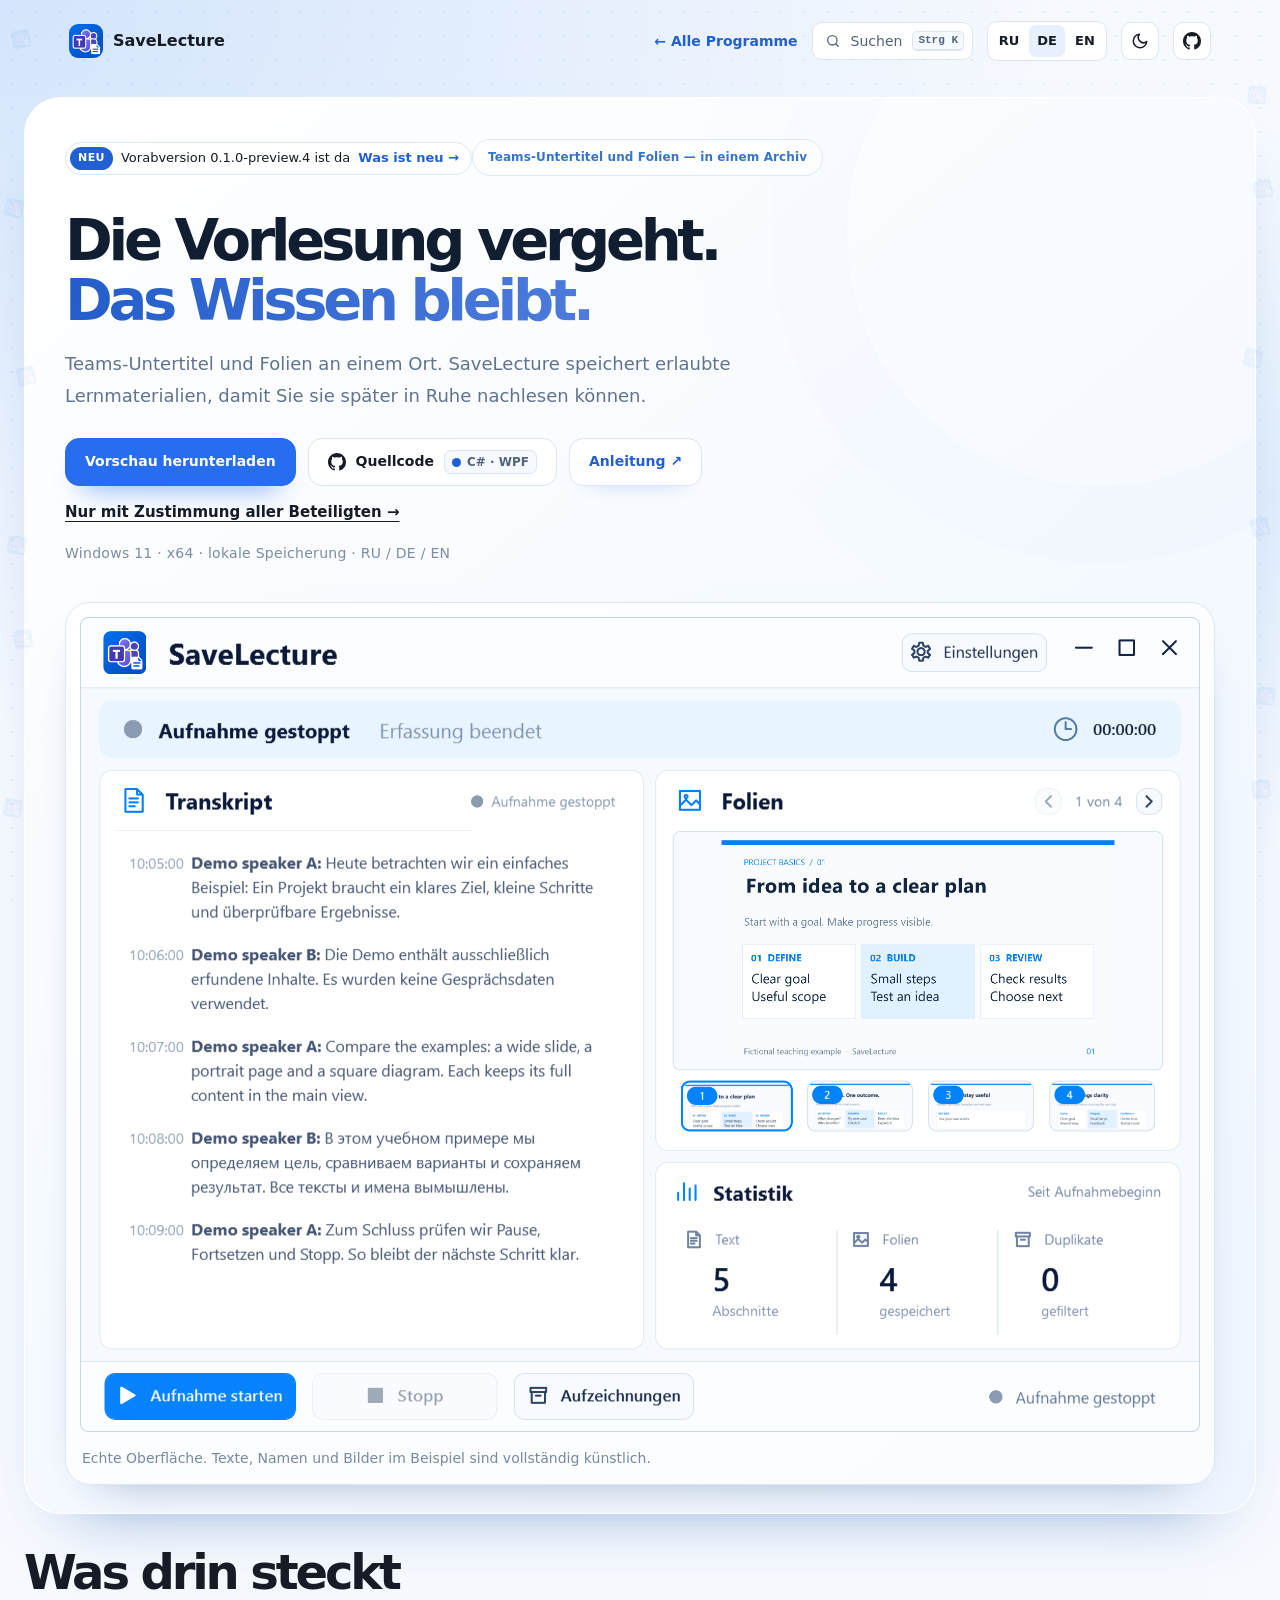
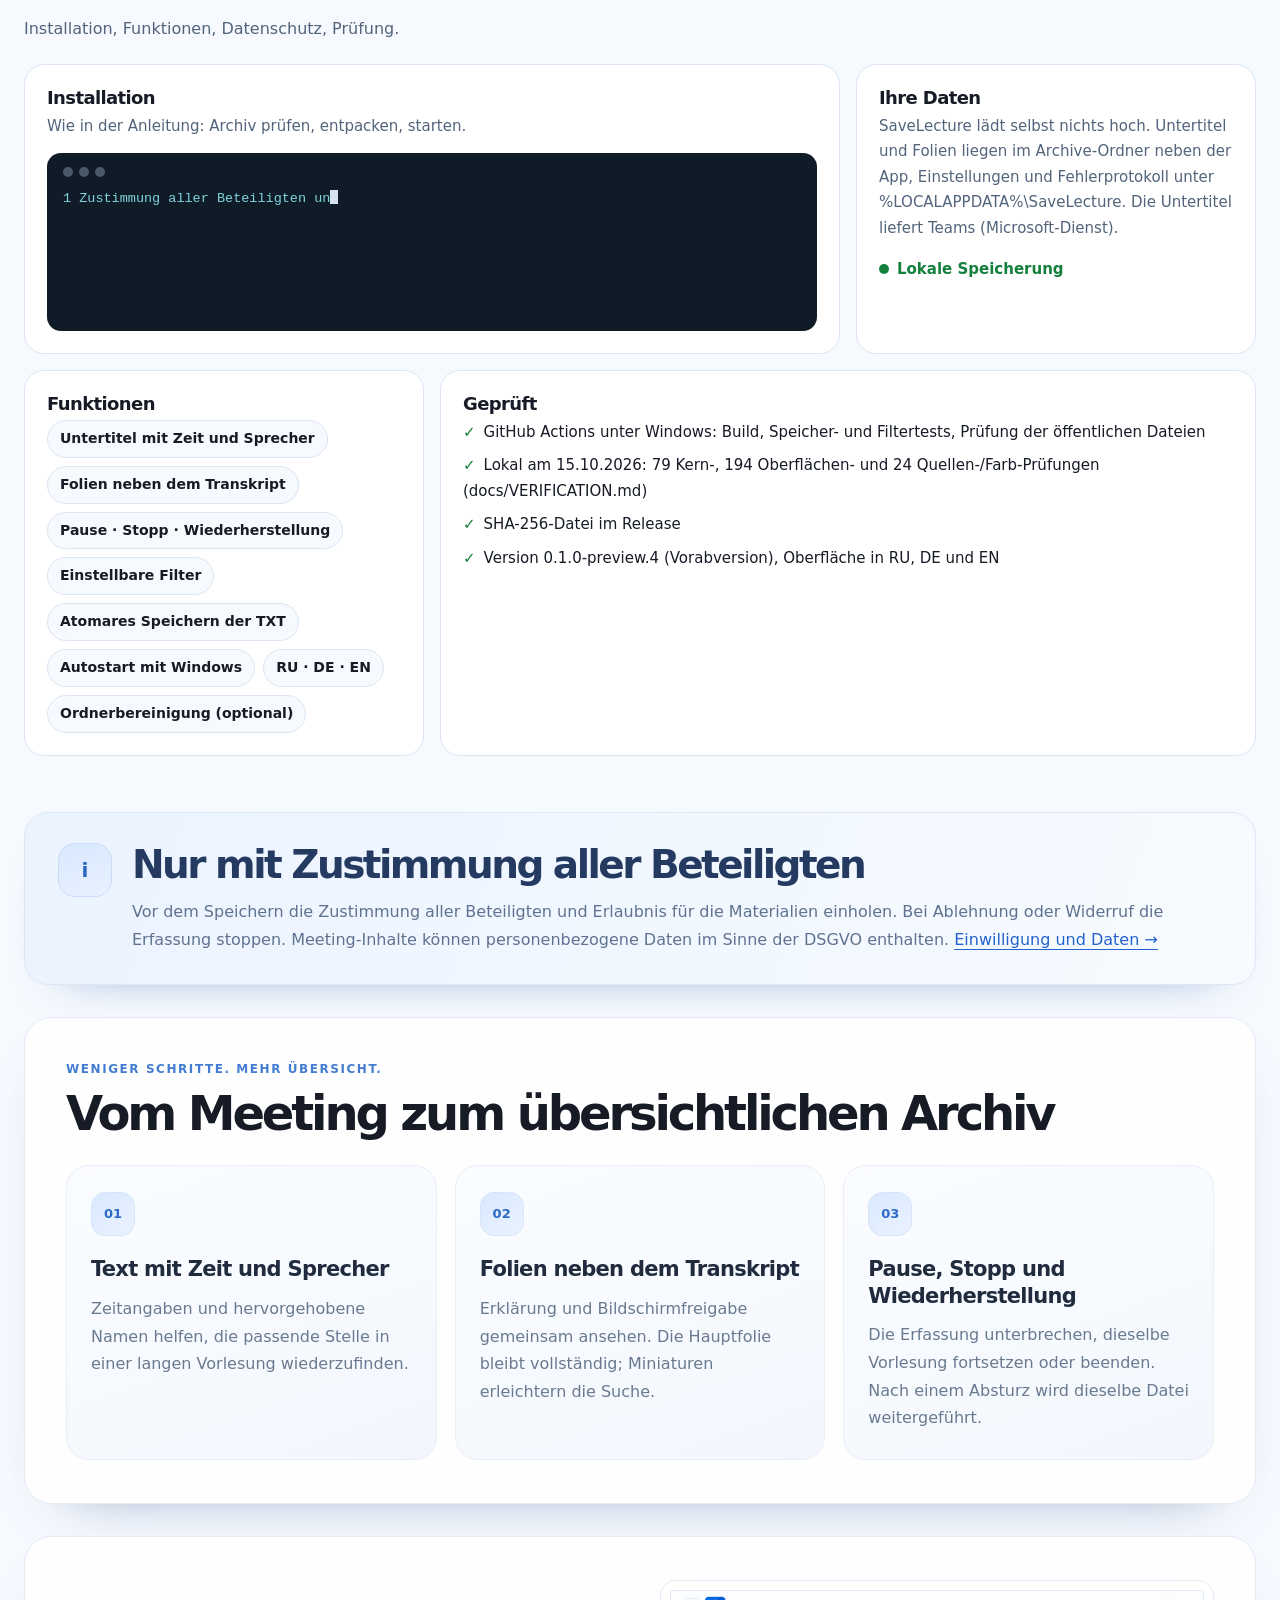
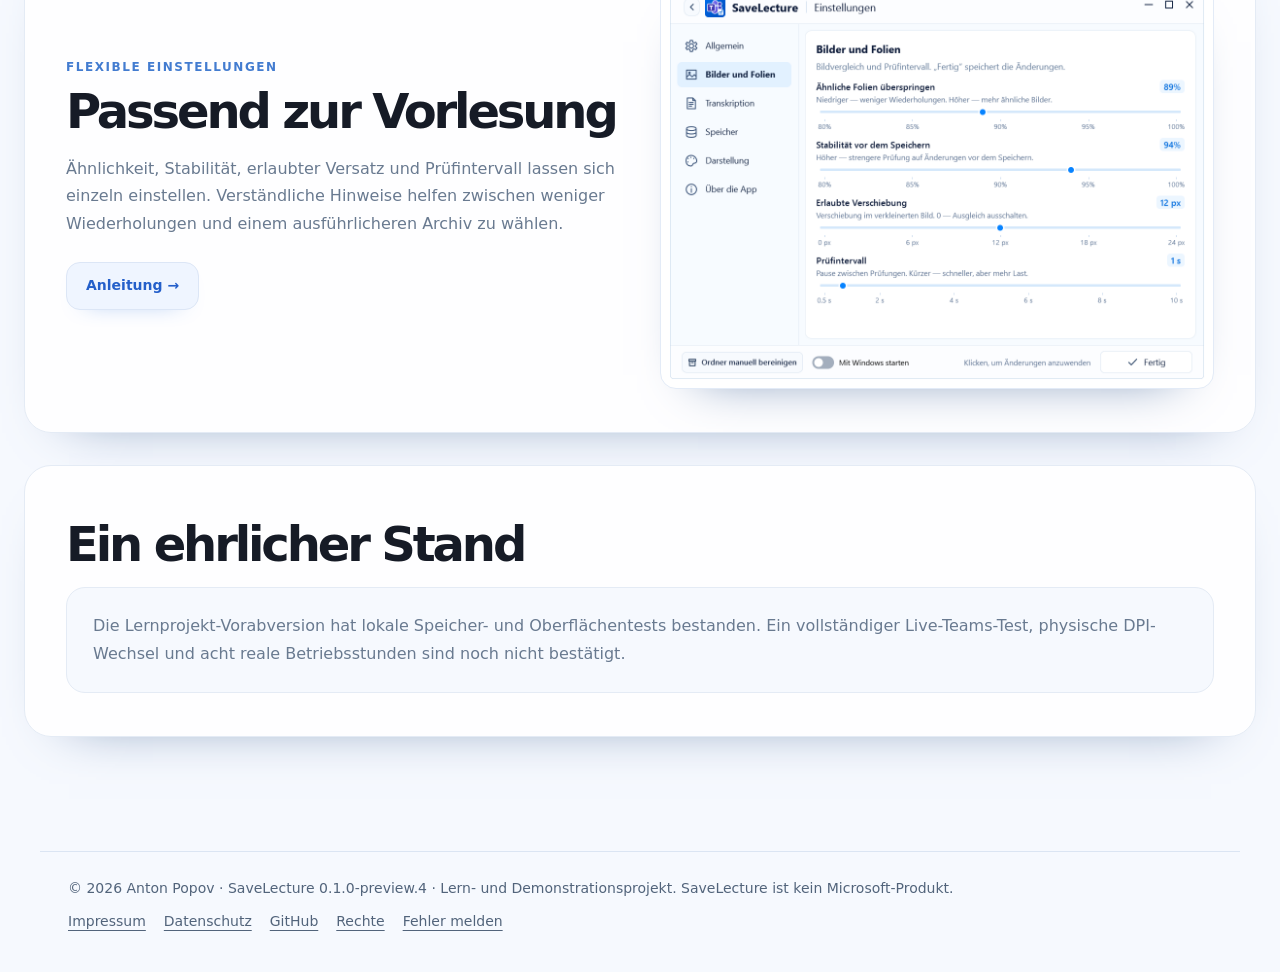
==== website/index.html @ 5f436f2b "kit: quiet side decor of program icons on wide screens One fixed, aria-hidden layer in the page marg" ====
<!doctype html>
<html lang="de"><head><meta charset="utf-8"><meta name="viewport" content="width=device-width,initial-scale=1"><meta name="color-scheme" content="light dark"><meta name="description" content="Teams-Untertitel und Folien an einem Ort. SaveLecture speichert erlaubte Lernmaterialien, damit Sie sie später in Ruhe nachlesen können."><title>SaveLecture — Lernprojekt · Vorabversion</title>
<link rel="icon" href="assets/icon.png">
<script src="assets/kit/kit-theme.js"></script>
<link rel="stylesheet" href="assets/kit/kit.css?v=2026.11.06-2">
<link rel="stylesheet" href="site.css?v=24bf59f0574a">
<script src="assets/kit/programs.js?v=2026.11.06-2" defer></script>
<script src="assets/kit/kit.js?v=2026.11.06-2" defer></script>
</head>
<body class="ppk-page">
<a class="ppk-skip" href="#main">Zum Inhalt</a>
<div class="ppk-nav-wrap" id="ppk-nav-wrap">
<nav class="ppk-nav" aria-label="Hauptnavigation"><a class="ppk-brand" href="index.html"><img src="assets/icon.png" alt="" width="34" height="34"><span>SaveLecture</span></a><span class="ppk-spacer"></span><a class="ppk-back" href="https://popovantondev.github.io/popovantondev/index.html">← Alle Programme</a><button class="ppk-search-btn" type="button" data-ppk-open-search aria-label="Programme durchsuchen"><span>Suchen</span><kbd>Strg K</kbd></button><div class="ppk-langs"><a href="index-ru.html" lang="ru" hreflang="ru">RU</a><a href="index.html" lang="de" hreflang="de" aria-current="page">DE</a><a href="index-en.html" lang="en" hreflang="en">EN</a></div><button class="ppk-icon-btn ppk-theme-btn" type="button" data-ppk-theme aria-label="Farbschema wechseln"></button><a class="ppk-icon-btn ppk-gh-btn" href="https://github.com/popovantondev/SaveLecture" aria-label="GitHub"></a></nav>
</div>
<main class="shell" id="main"><section class="hero"><a class="ppk-pill" href="https://github.com/popovantondev/SaveLecture/releases/tag/v0.1.0-preview.4"><span class="ppk-new">NEU</span><span>Vorabversion 0.1.0-preview.4 ist da</span> <span class="ppk-more">Was ist neu →</span></a><div class="eyebrow">Teams-Untertitel und Folien — in einem Archiv</div><h1>Die Vorlesung vergeht. <span>Das Wissen bleibt.</span></h1><p class="lead">Teams-Untertitel und Folien an einem Ort. SaveLecture speichert erlaubte Lernmaterialien, damit Sie sie später in Ruhe nachlesen können.</p><div class="actions"><a class="button primary" href="https://github.com/popovantondev/SaveLecture/releases/tag/v0.1.0-preview.4">Vorschau herunterladen</a><a class="ppk-btn ppk-btn-gh" href="https://github.com/popovantondev/SaveLecture">Quellcode <span class="ppk-chip"><i class="ppk-dot"></i>C# · WPF</span></a><a class="button" href="Guide-de.html">Anleitung ↗</a></div><p class="download-consent"><a href="Guide-de.html#privacy">Nur mit Zustimmung aller Beteiligten →</a></p><p class="note">Windows 11 · x64 · lokale Speicherung · RU / DE / EN</p><div class="screen-wrap"><a href="assets/demo-de.png?v=51774cee03af"><img src="assets/demo-de.png?v=51774cee03af" width="1104" height="804" alt="SaveLecture — Echte Oberfläche. Texte, Namen und Bilder im Beispiel sind vollständig künstlich."></a><p class="caption">Echte Oberfläche. Texte, Namen und Bilder im Beispiel sind vollständig künstlich.</p></div></section><section class="ppk-bento-section ppk-section ppk-reveal" id="features" aria-labelledby="bento-title"><h2 id="bento-title">Was drin steckt</h2><p class="ppk-sub">Installation, Funktionen, Datenschutz, Prüfung.</p>
<div class="ppk-bento">
<div class="ppk-tile ppk-wide"><h3>Installation</h3><p>Wie in der Anleitung: Archiv prüfen, entpacken, starten.</p><div class="ppk-term" role="group" aria-label="Terminal"><div class="ppk-term-bar"><i></i><i></i><i></i></div><div class="ppk-term-out"><div class="ppk-ps">1  Zustimmung aller Beteiligten und Erlaubnis für die Materialien einholen</div><div class="ppk-ps">2  Release-Archiv in einen beschreibbaren Ordner entpacken, SHA-256 prüfen</div><div class="ppk-ps">3  SaveLecture starten, Hinweis lesen und bestätigen</div><div class="ppk-ok">✓ Die Erfassung läuft im Infobereich (Tray)</div><div class="ppk-dim">   In Teams Liveuntertitel einschalten, Freigabe sichtbar lassen</div></div></div></div>
<div class="ppk-tile"><h3>Ihre Daten</h3><p>SaveLecture lädt selbst nichts hoch. Untertitel und Folien liegen im Archive-Ordner neben der App, Einstellungen und Fehlerprotokoll unter %LOCALAPPDATA%\SaveLecture. Die Untertitel liefert Teams (Microsoft-Dienst).</p><span class="ppk-live">Lokale Speicherung</span></div>
<div class="ppk-tile"><h3>Funktionen</h3><div class="ppk-chips"><span>Untertitel mit Zeit und Sprecher</span><span>Folien neben dem Transkript</span><span>Pause · Stopp · Wiederherstellung</span><span>Einstellbare Filter</span><span>Atomares Speichern der TXT</span><span>Autostart mit Windows</span><span>RU · DE · EN</span><span>Ordnerbereinigung (optional)</span></div></div>
<div class="ppk-tile ppk-wide"><h3>Geprüft</h3><ul class="ppk-checks"><li>GitHub Actions unter Windows: Build, Speicher- und Filtertests, Prüfung der öffentlichen Dateien</li><li>Lokal am 15.10.2026: 79 Kern-, 194 Oberflächen- und 24 Quellen-/Farb-Prüfungen (docs/VERIFICATION.md)</li><li>SHA-256-Datei im Release</li><li>Version 0.1.0-preview.4 (Vorabversion), Oberfläche in RU, DE und EN</li></ul></div>
</div></section><aside class="consent"><div class="shield" aria-hidden="true">i</div><div><h2>Nur mit Zustimmung aller Beteiligten</h2><p>Vor dem Speichern die Zustimmung aller Beteiligten und Erlaubnis für die Materialien einholen. Bei Ablehnung oder Widerruf die Erfassung stoppen. Meeting-Inhalte können personenbezogene Daten im Sinne der DSGVO enthalten. <a href="Guide-de.html#privacy">Einwilligung und Daten →</a></p></div></aside><section class="section"><div class="kicker">Weniger Schritte. Mehr Übersicht.</div><h2>Vom Meeting zum übersichtlichen Archiv</h2><div class="grid"><article class="card"><span class="number">01</span><h3>Text mit Zeit und Sprecher</h3><p>Zeitangaben und hervorgehobene Namen helfen, die passende Stelle in einer langen Vorlesung wiederzufinden.</p></article><article class="card"><span class="number">02</span><h3>Folien neben dem Transkript</h3><p>Erklärung und Bildschirmfreigabe gemeinsam ansehen. Die Hauptfolie bleibt vollständig; Miniaturen erleichtern die Suche.</p></article><article class="card"><span class="number">03</span><h3>Pause, Stopp und Wiederherstellung</h3><p>Die Erfassung unterbrechen, dieselbe Vorlesung fortsetzen oder beenden. Nach einem Absturz wird dieselbe Datei weitergeführt.</p></article></div></section><section class="section split"><div><div class="kicker">Flexible Einstellungen</div><h2>Passend zur Vorlesung</h2><p>Ähnlichkeit, Stabilität, erlaubter Versatz und Prüfintervall lassen sich einzeln einstellen. Verständliche Hinweise helfen zwischen weniger Wiederholungen und einem ausführlicheren Archiv zu wählen.</p><a class="button" href="Guide-de.html#settings">Anleitung →</a></div><a class="settings-shot" href="assets/filters-de.png?v=f32c08ee2b8b"><img src="assets/filters-de.png?v=f32c08ee2b8b" width="1104" height="804" alt="Bilder einstellen" loading="lazy"></a></section><section class="section"><h2 id="limits">Ein ehrlicher Stand</h2><div class="details"><p>Die Lernprojekt-Vorabversion hat lokale Speicher- und Oberflächentests bestanden. Ein vollständiger Live-Teams-Test, physische DPI-Wechsel und acht reale Betriebsstunden sind noch nicht bestätigt.</p></div></section></main>
<footer class="ppk-footer">
<span>© 2026 Anton Popov · SaveLecture 0.1.0-preview.4 · Lern- und Demonstrationsprojekt. SaveLecture ist kein Microsoft-Produkt.</span>
<nav aria-label="Rechtliches"><a href="https://popovantondev.github.io/popovantondev/impressum.html">Impressum</a><a href="https://popovantondev.github.io/popovantondev/datenschutz.html">Datenschutz</a><a href="https://github.com/popovantondev/SaveLecture">GitHub</a><a href="Guide-de.html#rights">Rechte</a><a href="https://github.com/popovantondev/SaveLecture/issues/new">Fehler melden</a></nav>
</footer>
</body></html>
---- website/assets/kit/kit.css ----
/* popovantondev shared kit: tokens, header, search palette, components, footer.
   Everything is prefixed ppk-. Pages set their accent in their own CSS (see demo.html).
   Kit tokens have zero specificity (:where), so any page rule overrides them regardless of load order. */

/* ---------- tokens ---------- */
:where(:root){color-scheme:light;
  --ppk-bg:#f3f6fb;--ppk-panel:#ffffff;--ppk-ink:#172a42;--ppk-muted:#52647b;--ppk-line:#d9e3ee;
  --ppk-accent:#0f6f7c;--ppk-accent-ink:#ffffff;--ppk-tint:#e2f2f3;--ppk-hero:#0c3a45;--ppk-hero-end:#1b6b78;
  --ppk-glass:rgba(255,255,255,.76);--ppk-term:#0f1b26;--ppk-term-ink:#d6e4ef;--ppk-term-ps:#7fd4dc;--ppk-term-ok:#6ee787;--ppk-term-dim:#8fa3b6;
  --ppk-ok:#15803d;--ppk-ok-bg:#dcfce7;--ppk-ok-fg:#166534;--ppk-warn-bg:#fef3c7;--ppk-warn-fg:#92400e;
  --ppk-focus:#1a5fd0;--ppk-shadow:0 22px 50px -30px rgba(22,43,72,.35);
  --ppk-radius-s:8px;--ppk-radius-m:12px;--ppk-radius-l:20px;--ppk-radius-pill:999px;
  --ppk-font:system-ui,-apple-system,"Segoe UI",sans-serif;--ppk-mono:ui-monospace,"Cascadia Code",Consolas,monospace;--ppk-shell:1200px}
:where([data-theme="dark"]){color-scheme:dark;
  --ppk-bg:#0c131b;--ppk-panel:#131d28;--ppk-ink:#e5edf5;--ppk-muted:#9badbf;--ppk-line:#233142;
  --ppk-accent:#3cc1cc;--ppk-accent-ink:#03262b;--ppk-tint:#11343a;--ppk-hero:#082a32;--ppk-hero-end:#145a65;
  --ppk-glass:rgba(19,29,40,.76);--ppk-term:#070d13;--ppk-term-ink:#d6e4ef;--ppk-term-ps:#7fd4dc;--ppk-term-ok:#6ee787;--ppk-term-dim:#8fa3b6;
  --ppk-ok:#4ade80;--ppk-ok-bg:#14532d;--ppk-ok-fg:#bbf7d0;--ppk-warn-bg:#78350f;--ppk-warn-fg:#fde68a;
  --ppk-focus:#7ab8ff;--ppk-shadow:0 22px 50px -30px rgba(0,0,0,.7)}
@media (prefers-color-scheme:dark){:where(:root:not([data-theme])){color-scheme:dark;
  --ppk-bg:#0c131b;--ppk-panel:#131d28;--ppk-ink:#e5edf5;--ppk-muted:#9badbf;--ppk-line:#233142;
  --ppk-accent:#3cc1cc;--ppk-accent-ink:#03262b;--ppk-tint:#11343a;--ppk-hero:#082a32;--ppk-hero-end:#145a65;
  --ppk-glass:rgba(19,29,40,.76);--ppk-term:#070d13;--ppk-term-ink:#d6e4ef;--ppk-term-ps:#7fd4dc;--ppk-term-ok:#6ee787;--ppk-term-dim:#8fa3b6;
  --ppk-ok:#4ade80;--ppk-ok-bg:#14532d;--ppk-ok-fg:#bbf7d0;--ppk-warn-bg:#78350f;--ppk-warn-fg:#fde68a;
  --ppk-focus:#7ab8ff;--ppk-shadow:0 22px 50px -30px rgba(0,0,0,.7)}}

/* ---------- base (only inside pages that opt in with class ppk-page on body) ---------- */
.ppk-page{margin:0;background:radial-gradient(ellipse at 80% 0,var(--ppk-tint),transparent 55%),var(--ppk-bg);background-attachment:fixed;color:var(--ppk-ink);font:16px/1.6 var(--ppk-font);transition:background-color .3s,color .3s}
.ppk-page *,.ppk-page *::before,.ppk-page *::after{box-sizing:border-box}
:where(.ppk-page a){color:var(--ppk-accent);text-underline-offset:4px}
:where(.ppk-page img){max-width:100%;height:auto}
:where(.ppk-page button){font:inherit;color:inherit}
.ppk-page :focus-visible,.ppk-overlay :focus-visible,.ppk-nav-wrap :focus-visible,.ppk-footer :focus-visible{outline:3px solid var(--ppk-focus);outline-offset:3px}
:where(.ppk-page h1),.ppk-title{font-size:clamp(34px,4.6vw,58px);line-height:1.05;letter-spacing:-.035em;margin:14px 0 18px}
:where(.ppk-page h2),.ppk-h2{font-size:clamp(22px,2.4vw,28px);line-height:1.25;letter-spacing:-.01em;margin:0 0 6px}
.ppk-page [hidden],.ppk-overlay[hidden]{display:none!important}
.ppk-shell{max-width:var(--ppk-shell);margin:0 auto;padding:0 28px}
.ppk-section{margin:56px 0;position:relative}
.ppk-sub{color:var(--ppk-muted);margin:0 0 22px}
.ppk-sr-only{position:absolute!important;width:1px;height:1px;margin:-1px;padding:0;overflow:hidden;clip:rect(0 0 0 0);white-space:nowrap;border:0}
.ppk-skip{position:absolute;left:12px;top:-60px;z-index:200;background:var(--ppk-panel);color:var(--ppk-ink);border:2px solid var(--ppk-focus);border-radius:var(--ppk-radius-m);padding:8px 14px;font-weight:700;text-decoration:none}
.ppk-skip:focus{top:12px}
html.ppk-lock{overflow:hidden}

/* ---------- icons (CSS masks, work without JS and without inline SVG) ---------- */
.ppk-search-btn::before,.ppk-gh-btn::before,.ppk-theme-btn::before,.ppk-btn-gh::before{content:"";flex:none;background:currentColor;-webkit-mask:var(--ppk-ico) center/contain no-repeat;mask:var(--ppk-ico) center/contain no-repeat}
.ppk-search-btn::before{--ppk-ico:url("data:image/svg+xml,%3Csvg xmlns='http://www.w3.org/2000/svg' viewBox='0 0 24 24' fill='none' stroke='black' stroke-width='2' stroke-linecap='round'%3E%3Ccircle cx='11' cy='11' r='7'/%3E%3Cpath d='m20 20-3.5-3.5'/%3E%3C/svg%3E");width:16px;height:16px}
.ppk-gh-btn::before,.ppk-btn-gh::before{--ppk-ico:url("data:image/svg+xml,%3Csvg xmlns='http://www.w3.org/2000/svg' viewBox='0 0 16 16'%3E%3Cpath d='M8 0C3.58 0 0 3.58 0 8c0 3.54 2.29 6.53 5.47 7.59.4.07.55-.17.55-.38 0-.19-.01-.82-.01-1.49-2.01.37-2.53-.49-2.69-.94-.09-.23-.48-.94-.82-1.13-.28-.15-.68-.52-.01-.53.63-.01 1.08.58 1.23.82.72 1.21 1.87.87 2.33.66.07-.52.28-.87.51-1.07-1.78-.2-3.64-.89-3.64-3.95 0-.87.31-1.59.82-2.15-.08-.2-.36-1.02.08-2.12 0 0 .67-.21 2.2.82.64-.18 1.32-.27 2-.27.68 0 1.36.09 2 .27 1.53-1.04 2.2-.82 2.2-.82.44 1.1.16 1.92.08 2.12.51.56.82 1.27.82 2.15 0 3.07-1.87 3.75-3.65 3.95.29.25.54.73.54 1.48 0 1.07-.01 1.93-.01 2.2 0 .21.15.46.55.38A8.013 8.013 0 0 0 16 8c0-4.42-3.58-8-8-8z'/%3E%3C/svg%3E");width:18px;height:18px}
.ppk-theme-btn::before{--ppk-ico:url("data:image/svg+xml,%3Csvg xmlns='http://www.w3.org/2000/svg' viewBox='0 0 24 24' fill='none' stroke='black' stroke-width='2' stroke-linecap='round' stroke-linejoin='round'%3E%3Cpath d='M21 12.8A9 9 0 1 1 11.2 3a7 7 0 0 0 9.8 9.8z'/%3E%3C/svg%3E");width:18px;height:18px}
:root[data-theme="dark"] .ppk-theme-btn::before{--ppk-ico:url("data:image/svg+xml,%3Csvg xmlns='http://www.w3.org/2000/svg' viewBox='0 0 24 24' fill='none' stroke='black' stroke-width='2' stroke-linecap='round'%3E%3Ccircle cx='12' cy='12' r='4.5'/%3E%3Cpath d='M12 2v2M12 20v2M4.9 4.9l1.4 1.4M17.7 17.7l1.4 1.4M2 12h2M20 12h2M4.9 19.1l1.4-1.4M17.7 6.3l1.4-1.4'/%3E%3C/svg%3E")}
@media (prefers-color-scheme:dark){:root:not([data-theme]) .ppk-theme-btn::before{--ppk-ico:url("data:image/svg+xml,%3Csvg xmlns='http://www.w3.org/2000/svg' viewBox='0 0 24 24' fill='none' stroke='black' stroke-width='2' stroke-linecap='round'%3E%3Ccircle cx='12' cy='12' r='4.5'/%3E%3Cpath d='M12 2v2M12 20v2M4.9 4.9l1.4 1.4M17.7 17.7l1.4 1.4M2 12h2M20 12h2M4.9 19.1l1.4-1.4M17.7 6.3l1.4-1.4'/%3E%3C/svg%3E")}}
.ppk-search-btn:has(svg)::before,.ppk-icon-btn:has(svg)::before,.ppk-btn-gh:has(svg)::before{display:none}

/* ---------- header: static markup, JS only improves it ---------- */
.ppk-nav-wrap{position:sticky;top:0;z-index:40;padding:10px 0 0}
.ppk-nav-wrap.ppk-floating{padding-inline:8px}
.ppk-nav{position:relative;isolation:isolate;max-width:var(--ppk-shell);margin:0 auto;display:flex;align-items:center;gap:14px;padding:10px 28px;border:1px solid transparent;border-radius:0;font:14px/1.3 var(--ppk-font);color:var(--ppk-ink);transition:border-color .25s,border-radius .25s}
/* Glass pill is a separate layer: the header jump to the pill changes layout once, the glass, blur and shadow only fade in (opacity), so scrolling past the threshold stays cheap. */
.ppk-nav::before{content:"";position:absolute;inset:-1px;z-index:-1;border-radius:inherit;background:var(--ppk-glass);-webkit-backdrop-filter:blur(14px) saturate(1.4);backdrop-filter:blur(14px) saturate(1.4);box-shadow:0 10px 30px -18px rgba(0,0,0,.35);opacity:0;pointer-events:none;transition:opacity .25s}
.ppk-nav *,.ppk-nav *::before,.ppk-nav *::after{box-sizing:border-box}
.ppk-floating .ppk-nav{max-width:980px;padding:8px 10px 8px 16px;border-color:var(--ppk-line);border-radius:var(--ppk-radius-pill)}
.ppk-floating .ppk-nav::before{opacity:1}
.ppk-brand{display:flex;align-items:center;gap:10px;min-width:0;font-size:16px;font-weight:750;color:var(--ppk-ink);text-decoration:none;white-space:nowrap}
.ppk-brand img{width:34px;height:34px;flex:none;border-radius:9px}
.ppk-brand span{overflow:hidden;text-overflow:ellipsis;padding:3px 4px 3px 0;margin:-3px -4px -3px 0}
.ppk-spacer{flex:1}
.ppk-back{display:inline-flex;align-items:center;min-height:38px;font-size:14px;font-weight:650;color:var(--ppk-accent);text-decoration:none;white-space:nowrap}
.ppk-back:hover{text-decoration:underline;text-underline-offset:4px}
.ppk-search-btn{display:none;align-items:center;gap:10px;min-height:38px;padding:6px 8px 6px 12px;border:1px solid var(--ppk-line);border-radius:10px;background:var(--ppk-panel);color:var(--ppk-muted);font:inherit;font-size:14px;cursor:pointer;transition:border-color .2s}
.ppk-search-btn:hover{border-color:var(--ppk-accent)}
html.ppk-js .ppk-search-btn{display:flex}
.ppk-search-btn kbd,.ppk-kbd{font:600 11px/1 var(--ppk-mono);border:1px solid var(--ppk-line);border-bottom-width:2px;border-radius:5px;padding:3px 5px;color:var(--ppk-muted);background:var(--ppk-bg)}
.ppk-langs{display:flex;gap:2px;padding:3px;border:1px solid var(--ppk-line);border-radius:10px;background:var(--ppk-panel)}
.ppk-langs a{display:grid;place-items:center;min-width:36px;min-height:32px;border-radius:7px;color:var(--ppk-ink);font-size:13px;font-weight:700;text-decoration:none}
.ppk-langs a:hover{background:var(--ppk-bg)}
.ppk-langs a[aria-current]{background:var(--ppk-tint);color:var(--ppk-ink)}
.ppk-icon-btn{display:grid;place-items:center;width:38px;height:38px;padding:0;border:1px solid var(--ppk-line);border-radius:10px;background:var(--ppk-panel);color:var(--ppk-ink);text-decoration:none;cursor:pointer;transition:border-color .2s}
.ppk-icon-btn:hover{border-color:var(--ppk-accent)}
.ppk-icon-btn svg{width:18px;height:18px}
html:not(.ppk-js) .ppk-theme-btn{display:none}

/* ---------- hero parts ---------- */
.ppk-hero{display:grid;grid-template-columns:minmax(0,1fr) minmax(0,1.05fr);gap:40px;align-items:center;margin:34px 0 10px}
.ppk-hero>*{min-width:0}
.ppk-pill{display:inline-flex;align-items:center;gap:8px;max-width:100%;padding:4px 12px 4px 4px;border:1px solid var(--ppk-line);border-radius:var(--ppk-radius-pill);background:var(--ppk-panel);color:var(--ppk-ink);font-size:13px;text-decoration:none;transition:border-color .2s,transform .2s}
.ppk-pill:hover{border-color:var(--ppk-accent);transform:translateY(-1px)}
.ppk-pill .ppk-new{flex:none;background:var(--ppk-accent);color:var(--ppk-accent-ink);border-radius:var(--ppk-radius-pill);padding:2px 8px;font-weight:800;font-size:11px;letter-spacing:.04em}
.ppk-pill .ppk-more{color:var(--ppk-accent);font-weight:650;white-space:nowrap}
.ppk-lead{margin:0 0 18px;color:var(--ppk-muted);font-size:19px}
.ppk-status{display:inline-block;padding:4px 10px;border-radius:var(--ppk-radius-s);background:var(--ppk-tint);color:var(--ppk-accent);font-size:14px;font-weight:700}
.ppk-actions{display:flex;flex-wrap:wrap;align-items:center;gap:10px;margin:22px 0 14px}
.ppk-btn{display:inline-flex;align-items:center;gap:10px;min-height:46px;padding:10px 16px;border:1px solid var(--ppk-line);border-radius:11px;background:var(--ppk-panel);color:var(--ppk-accent);font-size:15px;font-weight:700;text-decoration:none;cursor:pointer;transition:transform .15s,box-shadow .2s,border-color .2s}
.ppk-btn:hover{transform:translateY(-1px);box-shadow:0 8px 20px -12px rgba(0,0,0,.35);border-color:var(--ppk-accent)}
.ppk-btn-primary{background:var(--ppk-accent);border-color:var(--ppk-accent);color:var(--ppk-accent-ink)}
.ppk-btn-gh{color:var(--ppk-ink)}
.ppk-chip{display:inline-flex;align-items:center;gap:6px;padding:1px 7px;border:1px solid var(--ppk-line);border-radius:7px;background:var(--ppk-bg);color:var(--ppk-muted);font-size:12px;font-weight:600}
.ppk-dot{display:inline-block;width:9px;height:9px;border-radius:50%;background:var(--ppk-accent)}
.ppk-requirements{margin:0;padding-left:14px;border-left:3px solid var(--ppk-line);color:var(--ppk-muted);font-size:14px}
.ppk-requirements strong{display:block;color:var(--ppk-ink)}
.ppk-preview{position:relative;margin:0;overflow:hidden;border:1px solid var(--ppk-line);border-radius:22px;background:var(--ppk-panel);box-shadow:var(--ppk-shadow)}
.ppk-stage{display:grid;place-items:center;padding:18px;background:linear-gradient(145deg,var(--ppk-hero),var(--ppk-hero-end))}
.ppk-stage img{display:block;width:auto;max-height:470px;filter:drop-shadow(0 8px 18px rgba(0,0,0,.25))}
.ppk-preview figcaption{padding:12px 18px;color:var(--ppk-muted);font-size:14px}

/* ---------- bento ---------- */
.ppk-bento{display:grid;grid-template-columns:repeat(3,minmax(0,1fr));gap:16px}
.ppk-tile{position:relative;min-width:0;overflow:hidden;padding:22px;border:1px solid var(--ppk-line);border-radius:var(--ppk-radius-l);background:var(--ppk-panel)}
.ppk-tile h3{margin:0 0 4px;font-size:18px}
.ppk-tile p{margin:0 0 14px;color:var(--ppk-muted);font-size:15px}
.ppk-wide{grid-column:span 2}
.ppk-term{min-height:178px;overflow:hidden;padding:14px 16px;border-radius:14px;background:var(--ppk-term);color:var(--ppk-term-ink);font:13.5px/1.75 var(--ppk-mono)}
.ppk-term-bar{display:flex;gap:6px;margin-bottom:10px}
.ppk-term-bar i{width:10px;height:10px;border-radius:50%;background:#4a586a}
.ppk-term-out>div{overflow-wrap:anywhere}
.ppk-term .ppk-ps{color:var(--ppk-term-ps)}
.ppk-term .ppk-ok{color:var(--ppk-term-ok)}
.ppk-term .ppk-dim{color:var(--ppk-term-dim)}
.ppk-cursor{display:inline-block;width:8px;height:1.05em;background:var(--ppk-term-ink);vertical-align:-2px;animation:ppk-blink 1s steps(1) infinite}
@keyframes ppk-blink{50%{opacity:0}}
.ppk-chips{display:flex;flex-wrap:wrap;gap:8px}
.ppk-chips span{padding:6px 12px;border:1px solid var(--ppk-line);border-radius:var(--ppk-radius-pill);background:var(--ppk-bg);font-size:14px;font-weight:600;transition:transform .2s,border-color .2s}
.ppk-chips span:hover{transform:translateY(-2px);border-color:var(--ppk-accent)}
.ppk-live{display:inline-flex;align-items:center;gap:8px;color:var(--ppk-ok);font-size:15px;font-weight:700}
.ppk-live::before{content:"";width:10px;height:10px;border-radius:50%;background:var(--ppk-ok);box-shadow:0 0 0 0 rgba(22,163,74,.55);animation:ppk-pulse 2s infinite}
@keyframes ppk-pulse{70%{box-shadow:0 0 0 10px rgba(22,163,74,0)}100%{box-shadow:0 0 0 0 rgba(22,163,74,0)}}
.ppk-checks{display:grid;gap:8px;margin:0;padding:0;list-style:none;font-size:15px}
.ppk-checks li::before{content:"\2713";margin-right:8px;color:var(--ppk-ok);font-weight:800}

/* ---------- steps ---------- */
.ppk-process{padding:26px;border:1px solid var(--ppk-line);border-radius:18px;background:var(--ppk-panel)}
.ppk-flow{display:grid;grid-template-columns:repeat(3,minmax(0,1fr));gap:12px;margin:14px 0 0;padding:0;list-style:none;counter-reset:ppk-step}
.ppk-flow li{padding:14px 16px;border:1px solid var(--ppk-line);border-radius:var(--ppk-radius-m);background:var(--ppk-bg)}
.ppk-flow li::before{counter-increment:ppk-step;content:counter(ppk-step,decimal-leading-zero);display:block;color:var(--ppk-accent);font-size:14px;font-weight:700}

/* ---------- tabs and program cards ---------- */
.ppk-tabs{display:inline-flex;flex-wrap:wrap;gap:4px;padding:4px;border:1px solid var(--ppk-line);border-radius:14px;background:var(--ppk-panel)}
.ppk-tabs button{padding:8px 14px;min-height:38px;border:0;border-radius:10px;background:transparent;color:var(--ppk-muted);font-size:14px;font-weight:650;cursor:pointer;transition:background-color .2s,color .2s}
.ppk-tabs button:hover{color:var(--ppk-ink)}
.ppk-tabs button[aria-selected="true"]{background:var(--ppk-accent);color:var(--ppk-accent-ink)}
.ppk-app-grid{display:grid;grid-template-columns:repeat(auto-fill,minmax(230px,1fr));gap:12px;margin-top:16px}
.ppk-app-card{display:flex;align-items:flex-start;gap:12px;padding:14px;border:1px solid var(--ppk-line);border-radius:14px;background:var(--ppk-panel);color:var(--ppk-ink);text-decoration:none;animation:ppk-fade .35s ease both;transition:border-color .2s,transform .2s}
.ppk-app-card:hover{border-color:var(--ppk-accent);transform:translateY(-2px)}
.ppk-app-card img{flex:none;width:36px;height:36px;border-radius:9px}
.ppk-app-card b{display:block;font-size:15px}
.ppk-app-card small{display:block;color:var(--ppk-muted);font-size:13px;line-height:1.4}
@keyframes ppk-fade{from{opacity:0;transform:translateY(6px)}}

/* ---------- demo frame ---------- */
.ppk-demo{overflow:hidden;border:1px solid var(--ppk-line);border-radius:var(--ppk-radius-l);background:var(--ppk-panel);box-shadow:var(--ppk-shadow)}
.ppk-demo-head{display:flex;flex-wrap:wrap;align-items:center;gap:10px;padding:12px 16px;border-bottom:1px solid var(--ppk-line);font-weight:700}
.ppk-demo-label{margin-left:auto;padding:3px 10px;border-radius:var(--ppk-radius-pill);background:var(--ppk-warn-bg);color:var(--ppk-warn-fg);font-size:13px;font-weight:700}
.ppk-demo-body{display:grid;grid-template-columns:220px minmax(0,1fr);min-height:250px}
.ppk-demo-side{display:grid;align-content:start;gap:10px;padding:16px;border-right:1px solid var(--ppk-line);font-size:14px}
.ppk-field{padding:8px 10px;border:1px solid var(--ppk-line);border-radius:10px;background:var(--ppk-bg)}
.ppk-field small{display:block;color:var(--ppk-muted)}
.ppk-demo-main{min-width:0;padding:16px}
.ppk-rows{display:grid;gap:6px;margin:0 0 12px;padding:0;list-style:none}
.ppk-rows li{display:grid;grid-template-columns:minmax(0,1fr) auto;gap:10px;align-items:center;padding:8px 12px;border:1px solid var(--ppk-line);border-radius:10px;font-size:14px;animation:ppk-fade .3s ease both}
.ppk-rows li>:first-child{overflow-wrap:anywhere}
.ppk-badge{padding:2px 8px;border-radius:6px;background:var(--ppk-tint);color:var(--ppk-ink);font-size:12px;font-weight:700}
.ppk-badge-ok{background:var(--ppk-ok-bg);color:var(--ppk-ok-fg)}
.ppk-badge-warn{background:var(--ppk-warn-bg);color:var(--ppk-warn-fg)}
.ppk-progress{height:8px;margin:10px 0;overflow:hidden;border:1px solid var(--ppk-line);border-radius:99px;background:var(--ppk-bg)}
.ppk-progress i{display:block;width:0;height:100%;background:var(--ppk-accent);transition:width .25s linear}
.ppk-demo-empty{padding:24px 0;color:var(--ppk-muted);font-size:14px}
.ppk-demo-done{color:var(--ppk-ok);font-weight:700}

/* ---------- search palette (built by kit.js) ---------- */
.ppk-overlay{position:fixed;inset:0;z-index:100;display:grid;place-items:start center;padding:12vh 16px 16px;background:rgba(8,15,24,.55);-webkit-backdrop-filter:blur(3px);backdrop-filter:blur(3px);font:16px/1.5 var(--ppk-font);color:var(--ppk-ink)}
.ppk-overlay *,.ppk-overlay *::before,.ppk-overlay *::after{box-sizing:border-box}
.ppk-palette{width:min(620px,100%);overflow:hidden;border:1px solid var(--ppk-line);border-radius:16px;background:var(--ppk-panel);box-shadow:0 30px 80px -20px rgba(0,0,0,.5);animation:ppk-pop .18s ease}
@keyframes ppk-pop{from{opacity:0;transform:translateY(-8px) scale(.98)}}
.ppk-phead{display:flex;align-items:center;border-bottom:1px solid var(--ppk-line)}
.ppk-palette-input{flex:1;min-width:0;padding:16px 18px;border:0;background:transparent;color:var(--ppk-ink);font:inherit;font-size:17px;outline:none}
.ppk-palette-input::placeholder{color:var(--ppk-muted);opacity:1}
.ppk-phead:focus-within{box-shadow:inset 0 -2px 0 var(--ppk-focus)}
.ppk-pclose{margin-right:12px;padding:6px 8px;border:1px solid var(--ppk-line);border-radius:7px;background:var(--ppk-bg);color:var(--ppk-muted);font:600 12px/1 var(--ppk-mono);cursor:pointer}
.ppk-plist{max-height:min(420px,55vh);margin:0;padding:6px;overflow:auto;list-style:none}
.ppk-pitem{display:flex;align-items:center;gap:12px;padding:9px 10px;border-radius:10px;color:var(--ppk-ink);text-decoration:none}
.ppk-pitem[aria-selected="true"]{background:var(--ppk-tint);box-shadow:inset 3px 0 0 var(--ppk-accent)}
.ppk-pitem img,.ppk-pletter{flex:none;width:30px;height:30px;border-radius:8px}
.ppk-pletter{display:grid;place-items:center;background:var(--ppk-accent);color:var(--ppk-accent-ink);font-weight:800}
.ppk-ptext{min-width:0}
.ppk-pname{display:block;font-weight:650}
.ppk-ptext small{display:block;overflow:hidden;color:var(--ppk-muted);font-size:12px;text-overflow:ellipsis;white-space:nowrap}
.ppk-pempty{margin:0;padding:22px 18px;color:var(--ppk-muted)}
.ppk-pfoot{display:flex;gap:14px;padding:9px 14px;border-top:1px solid var(--ppk-line);color:var(--ppk-muted);font-size:12px}

/* ---------- footer ---------- */
.ppk-footer{display:flex;flex-wrap:wrap;justify-content:space-between;gap:12px 16px;max-width:var(--ppk-shell);margin:60px auto 0;padding:26px 28px 40px;border-top:1px solid var(--ppk-line);color:var(--ppk-muted);font:14px/1.5 var(--ppk-font)}
.ppk-footer nav{display:flex;flex-wrap:wrap;gap:6px 18px}
.ppk-footer a{color:var(--ppk-muted);text-decoration:underline;text-underline-offset:4px}
.ppk-footer a:hover{color:var(--ppk-ink)}

/* ---------- long text (Guide pages): opt in with class ppk-prose ---------- */
.ppk-prose{line-height:1.7}
.ppk-prose table{display:block;max-width:100%;overflow-x:auto;border-collapse:collapse}
.ppk-prose th,.ppk-prose td{padding:8px 12px;border:1px solid var(--ppk-line);text-align:left;vertical-align:top}
.ppk-prose th{background:var(--ppk-tint)}
.ppk-prose pre,.ppk-prose code{font-family:var(--ppk-mono);font-size:.92em}
.ppk-prose pre{max-width:100%;overflow-x:auto;padding:14px 16px;border-radius:var(--ppk-radius-m);background:var(--ppk-term);color:var(--ppk-term-ink)}
.ppk-prose :not(pre)>code{padding:1px 6px;border-radius:6px;background:var(--ppk-tint)}
.ppk-prose blockquote{margin:1em 0;padding:2px 16px;border-left:3px solid var(--ppk-accent);color:var(--ppk-muted)}

/* ---------- scroll reveal (hidden state only exists when JS runs) ---------- */
html.ppk-js .ppk-reveal:not(.ppk-in){opacity:0;transform:translateY(14px)}
.ppk-reveal{transition:opacity .6s ease,transform .6s ease}

/* ---------- small screens ---------- */
@media (max-width:900px){.ppk-hero{grid-template-columns:1fr}.ppk-bento{grid-template-columns:1fr 1fr}}
@media (max-width:640px){
  .ppk-shell,.ppk-footer{padding-left:16px;padding-right:16px}
  .ppk-nav{gap:8px;padding:8px 12px}
  .ppk-back{font-size:0;justify-content:center;width:38px;padding:0}
  .ppk-back::before{content:"\2190";font-size:20px}
  .ppk-search-btn span,.ppk-search-btn kbd{display:none}
  .ppk-search-btn{padding:0;width:38px;justify-content:center}
  .ppk-langs a{min-width:32px}
  .ppk-bento{grid-template-columns:1fr}
  .ppk-wide{grid-column:auto}
  .ppk-flow{grid-template-columns:1fr}
  .ppk-demo-body{grid-template-columns:1fr}
  .ppk-demo-side{border-right:0;border-bottom:1px solid var(--ppk-line)}
  .ppk-demo-label{margin-left:0}
  .ppk-pfoot{display:none}
  .ppk-overlay{padding-top:8vh}
}
@media (max-width:520px){
  .ppk-nav{flex-wrap:wrap;row-gap:6px}
  .ppk-nav::after{content:"";order:4;flex-basis:100%;height:0}
  .ppk-brand{order:1;margin-right:auto}
  .ppk-theme-btn{order:2}
  .ppk-gh-btn{order:3}
  .ppk-back{order:5}
  .ppk-search-btn{order:6;margin-left:auto}
  .ppk-langs{order:7}
  .ppk-spacer{display:none}
  .ppk-floating .ppk-nav{border-radius:26px;padding:8px 10px}
  .ppk-tile{padding:18px}
}

@media (prefers-reduced-motion:reduce){
  .ppk-nav-wrap,.ppk-nav,.ppk-nav::before,.ppk-pill,.ppk-btn,.ppk-chips span,.ppk-app-card,.ppk-reveal,.ppk-progress i,.ppk-page{transition:none!important}
  .ppk-palette,.ppk-app-card,.ppk-rows li,.ppk-cursor,.ppk-live::before{animation:none!important}
  html.ppk-js .ppk-reveal:not(.ppk-in){opacity:1;transform:none}
}
@media (forced-colors:active){.ppk-pitem[aria-selected="true"]{outline:2px solid Highlight}.ppk-tabs button[aria-selected="true"]{outline:2px solid Highlight}}

/* side decor (kit.js builds it on screens >= 1280px; nothing without JS) */
.ppk-decor{display:none}
@media (min-width:1280px){
  .ppk-decor{display:block;position:fixed;inset:0;z-index:0;overflow:hidden;pointer-events:none;container-type:inline-size;opacity:0;transition:opacity 1.2s ease}
  .ppk-decor.ppk-decor-on{opacity:1}
  .ppk-decor-side{position:absolute;top:0;bottom:0;width:calc((100cqi - var(--ppk-decor-shell,var(--ppk-shell)))/2);animation:ppk-decor-drift 90s ease-in-out infinite alternate;will-change:transform}
  .ppk-decor-l{left:0}
  .ppk-decor-r{right:0;animation-direction:alternate-reverse}
  .ppk-decor-i{--ppk-sz:clamp(18px,calc(var(--ppk-k,1) * ((100cqi - var(--ppk-decor-shell,var(--ppk-shell)))/2 - 28px)),72px);position:absolute;top:var(--ppk-y,0);left:calc(var(--ppk-x,.5) * (100% - 1.2 * var(--ppk-sz)) + .1 * var(--ppk-sz));width:var(--ppk-sz);height:var(--ppk-sz);object-fit:contain;opacity:.06;transform:rotate(var(--ppk-r,0deg));user-select:none}
  [data-theme="dark"] .ppk-decor-i{opacity:.08}
}
@keyframes ppk-decor-drift{from{transform:translateY(-10px)}to{transform:translateY(10px)}}
@media print{.ppk-decor{display:none!important}}
@media (prefers-reduced-motion:reduce){.ppk-decor{transition:none}.ppk-decor-side{animation:none;will-change:auto}}
---- website/site.css ----
*{box-sizing:border-box}
html{scroll-behavior:smooth}
body{min-width:320px;margin:0;-webkit-font-smoothing:antialiased;text-rendering:optimizeLegibility}
a{text-underline-offset:4px;text-decoration-thickness:1px}
a:focus-visible{outline:3px solid var(--focus);outline-offset:4px}
.shell{width:min(calc(100% - 48px),1240px);margin-left:auto;margin-right:auto}

main.shell{padding-bottom:54px}
.hero{position:relative;isolation:isolate;overflow:hidden;margin-top:25px}
.eyebrow{position:relative;z-index:2;display:inline-flex;align-items:center;max-width:100%;font-size:12px;font-weight:750;line-height:1.45}
h1{position:relative;z-index:1;line-height:1.04;margin:22px 0 18px}
h1 span{display:block}
.lead{position:relative;z-index:1;max-width:730px;margin:0;font-size:18px;line-height:1.74}
.actions{position:relative;z-index:1;display:flex;gap:12px;flex-wrap:wrap;margin-top:27px}
.button{display:inline-flex;align-items:center;justify-content:center;min-height:47px;padding:11px 19px;text-decoration:none;font-size:14px;font-weight:740;transition:all .2s ease}
.button:hover{transform:translateY(-2px)}
.note{position:relative;z-index:1;margin:18px 0 0;font-size:13px;letter-spacing:.02em}
.screen-wrap{position:relative;z-index:1;margin-top:36px}
.screen-wrap>a,.screen-wrap img{display:block;width:100%}
.screen-wrap img{height:auto;max-width:100%}
.caption{font-size:13px;line-height:1.55}
.section{margin-top:32px}
.kicker{font-size:12px;font-weight:750;line-height:1.4;text-transform:uppercase;letter-spacing:.13em}
h2{line-height:1.12;letter-spacing:-.045em;margin:9px 0 16px}
.grid{display:grid;grid-template-columns:repeat(3,minmax(0,1fr));gap:18px;margin-top:25px}
.card{min-width:0}
.number{display:inline-flex;align-items:center;justify-content:center;font-size:13px;font-weight:780}
h3{line-height:1.25;margin:0 0 12px;letter-spacing:-.034em}
.card p,.section p,.consent p,.details p{margin:0;line-height:1.74}
.consent{display:grid;grid-template-columns:auto 1fr;align-items:start;gap:20px;margin-top:32px}
.consent h2{margin:0 0 12px}
.shield{display:grid;place-items:center;font-size:20px;font-weight:850}
.split{display:grid;grid-template-columns:minmax(0,1fr) minmax(280px,440px);align-items:center;gap:40px}
.split p{margin:0 0 24px}
.split img{display:block;max-width:100%;width:100%;height:auto}
.details{padding:24px 26px}
footer{padding:0 0 26px}
.footer-inner{display:flex;align-items:center;justify-content:space-between;gap:20px;flex-wrap:wrap;font-size:14px;line-height:1.6}
.footer-inner>div{display:flex;flex-wrap:wrap;gap:18px}
@media(max-width:950px){.grid,.split{grid-template-columns:1fr}.split{gap:24px}.hero{padding-left:36px!important;padding-right:36px!important}.grid{gap:14px}}
@media(max-width:650px){.shell{width:calc(100% - 28px)}.hero{margin-top:17px;padding:35px 22px 24px!important}.lead{font-size:16px}.section{margin-top:24px;padding:26px 21px!important}.consent{grid-template-columns:1fr;gap:14px;margin-top:24px;padding:24px 22px!important}.screen-wrap{margin-top:26px}.footer-inner{gap:12px}.grid{margin-top:19px}}
@media(max-width:390px){.actions .button{width:100%}}
@media(prefers-reduced-motion:reduce){*,*::before,*::after{scroll-behavior:auto!important;transition:none!important}}

:root{color-scheme:light;--focus:#78b6f5;--ink:#161b26;--muted:#67788d;--blue:#276ce6}
body.ppk-page{font:16px/1.7 -apple-system,BlinkMacSystemFont,"SF Pro Display","Segoe UI",system-ui,sans-serif;color:var(--ink);background:radial-gradient(ellipse at 0% 0%,rgba(174,206,250,.48),transparent 58%),radial-gradient(ellipse at 100% 55%,rgba(183,216,250,.35),transparent 52%),radial-gradient(rgba(117,162,219,.15) .8px,transparent .8px),#f6f9fe;background-size:100% 100%,100% 100%,24px 24px,auto;background-repeat:no-repeat,no-repeat,repeat,no-repeat;background-attachment:fixed}
a{color:#276bdd}

.hero{padding:38px 40px 28px;border:1px solid rgba(255,255,255,.98);border-radius:37px;background:radial-gradient(circle at 83% -10%,#d4e5ff,transparent 39%),radial-gradient(circle at -8% 90%,#eee9ff,transparent 36%),linear-gradient(140deg,#fff 10%,#eef5ff 100%);box-shadow:0 34px 66px -49px #648dc7}
.hero::after{content:"";position:absolute;right:-100px;top:-120px;width:510px;height:510px;border-radius:50%;border:1px solid rgba(92,145,232,.10);box-shadow:0 0 0 75px rgba(90,143,232,.035),0 0 0 150px rgba(90,143,232,.02)}
.eyebrow{padding:9px 15px;border:1px solid #dbe7fb;border-radius:99px;background:rgba(255,255,255,.73);color:#3674cc;letter-spacing:.01em}
h1{max-width:940px;color:#111d30;font-size:clamp(42px,4.5vw,60px);font-weight:810;letter-spacing:-.075em}
h1 span{color:#3877df;background:linear-gradient(95deg,#235dca,#6e93e9);background-clip:text;-webkit-background-clip:text;-webkit-text-fill-color:transparent}
.lead{color:#61738d}
.button{background:rgba(255,255,255,.84);border:1px solid #dce6f6;border-radius:14px;color:#245fca;box-shadow:0 9px 23px -20px #3d7cdd}
.button:hover{background:#fff;color:#1e59bc}
.button.primary{background:#276def;border-color:#276def;color:#fff;box-shadow:0 16px 28px -18px #286fe9}
.button.primary:hover{background:#1c5ed7;color:#fff}
.note{color:#7b8ca4}
.screen-wrap{padding:15px 15px 11px;border-radius:25px;border:1px solid rgba(200,215,240,.8);background:rgba(255,255,255,.73);box-shadow:0 24px 51px -37px #668bc0}
.screen-wrap img{border-radius:0;background:transparent}
.caption{margin:14px 4px 2px;color:#7889a0}
.section{padding:43px 41px;border-radius:27px;border:1px solid #e4ebf5;background:rgba(255,255,255,.9);box-shadow:0 25px 55px -45px #637fa7}
.kicker{color:#437cd0}
h2{font-size:clamp(32px,4.05vw,48px);font-weight:780;letter-spacing:-.065em}
.card{padding:26px 24px 27px;border-radius:23px;border:1px solid #e8edf6;background:linear-gradient(160deg,#fafcff,#f3f7fd)}
.number{width:44px;height:44px;border-radius:14px;margin-bottom:20px;color:#2e6bc8;background:linear-gradient(145deg,#d9e9ff,#eaf2ff);border:1px solid #d6e5fb}
h3{font-size:21px;font-weight:740;color:#202c3e}
.card p,.section p,.details p{color:#697a90}
.consent{padding:30px 33px;border-radius:24px;border:1px solid #dce7f7;background:linear-gradient(110deg,#ebf3ff,#f7fbff);box-shadow:0 24px 48px -42px #5e82b6}
.consent h2{font-size:clamp(28px,3.2vw,39px);color:#243a61}
.consent p{color:#5f7290}
.consent a{color:#2361cc}
.shield{width:54px;height:54px;border-radius:17px;background:linear-gradient(160deg,#d9e8ff,#e8f2ff);border:1px solid #cadbf7;color:#2b67c1}
.settings-shot{display:block;min-width:0;padding:8px;border:1px solid #e3ebf7;border-radius:16px;background:#fff;box-shadow:0 24px 50px -38px #627fa9}
.split img{border:0;border-radius:0;background:transparent}
.split .button{margin-top:0;background:#eff5ff}
.details{border:1px solid #e4ebf5;background:#f6f9fe;border-radius:19px}
footer .footer-inner{padding-top:24px;border-top:1px solid #e1e9f4;color:#8190a3}
footer a{color:#6980a1}
@media(max-width:650px){.hero{border-radius:25px}h1{font-size:clamp(43px,10.6vw,62px)}.screen-wrap{padding:10px 10px 7px;border-radius:19px}.section{border-radius:22px}.card{padding:22px 20px;border-radius:18px}}

/* Keep native window proportions and a compact first screen. */
.screen-wrap:before{display:none}.screen-wrap{padding:12px;border:1px solid #dce7f4;box-shadow:0 20px 48px -35px #6984ac}.screen-wrap img,.split img,.guide img{display:block;max-width:100%;height:auto;object-fit:contain;border-radius:0}.hero:after{opacity:.35}.hero{background:linear-gradient(140deg,#fff,#eef5ff)}.grid{grid-template-columns:repeat(3,minmax(0,1fr))}.split{grid-template-columns:minmax(0,1fr) minmax(0,1fr)}.card,.split>*,.hero{min-width:0}.button{margin-top:0}.actions{gap:12px}
@media(max-width:950px){.grid,.split{grid-template-columns:minmax(0,1fr)}}

.guide-intro{margin-top:25px}
.guide h1{font-size:clamp(36px,4vw,48px);margin:20px 0 14px;letter-spacing:-.045em}
.guide-lead{max-width:75ch;font-size:18px}
.guide-nav{display:flex;flex-wrap:wrap;gap:8px;margin-top:24px}
.guide-nav a{padding:7px 12px;border:1px solid #dce7f6;border-radius:10px;background:#f3f8ff;font-size:14px;font-weight:650;text-decoration:none}
.guide-nav a:hover{background:#e7f1ff}
.guide-section h2{font-size:clamp(28px,3vw,36px);letter-spacing:-.04em;scroll-margin-top:24px}
.guide-section p{max-width:90ch;overflow-wrap:anywhere}
.guide-steps{display:grid;grid-template-columns:minmax(0,1fr) minmax(0,1fr);gap:32px;align-items:start}
.guide-steps ol{margin:0;padding-left:24px;color:#526780}
.guide-steps li{padding-left:5px;margin-bottom:16px;line-height:1.74}
.guide-steps li::marker{color:#276ce6;font-weight:750}
.guide .settings-shot img{width:100%}
.settings-table{width:100%;border-collapse:collapse;text-align:left;color:#526780;font-size:16px}
.settings-table th,.settings-table td{padding:16px 18px;border-bottom:1px solid #e4ebf5;vertical-align:top;overflow-wrap:anywhere}
.settings-table th{width:31%;font-weight:650;color:#243a61;background:#f6f9fe}
.settings-table tr:last-child th,.settings-table tr:last-child td{border-bottom:0}
.reference-links{margin-top:18px!important;font-size:14px}
.guide-answer{margin-top:24px;padding:22px;border:1px solid #dce7f6;border-radius:16px;background:#f3f8ff}
.guide-answer h3{font-size:20px;letter-spacing:-.02em}
@media(max-width:950px){.guide-steps{grid-template-columns:minmax(0,1fr)}.guide-steps .settings-shot{max-width:660px}}
@media(max-width:650px){.guide-intro{margin-top:18px}.guide-lead{font-size:16px}.guide-nav{margin-top:20px}.guide-nav a{font-size:13px}.settings-table,.settings-table tbody,.settings-table tr,.settings-table th,.settings-table td{display:block;width:100%}.settings-table th{border-bottom:0;padding:14px 12px 6px;border-radius:10px 10px 0 0}.settings-table td{padding:6px 12px 14px}.settings-table tr+tr{margin-top:8px}}

/* Responsive presentation polish. */

.download-consent{font-size:15px;line-height:1.6;font-weight:650;margin:14px 0}.download-consent a{color:inherit}.caption,.note{font-size:14px}.screen-wrap{max-width:100%;margin-inline:auto}.screen-wrap img,.settings-shot img{object-fit:contain;height:auto}
@media(max-width:760px){.screen-wrap{margin-top:24px}.screen-wrap a{display:block}}

/* ---- shared kit ---- */
/* Accent and surfaces for the kit components (navigation, pill, bento, footer). Light and dark. */
:root{--ppk-bg:#f6f9fe;--ppk-panel:#ffffff;--ppk-ink:#161b26;--ppk-muted:#52647b;--ppk-line:#dbe5f3;--ppk-accent:#2160d3;--ppk-accent-ink:#ffffff;--ppk-tint:#e6f0ff;--ppk-hero:#1c3f7a;--ppk-hero-end:#3b72d4;--ppk-focus:#1a5fd0}
:root[data-theme="dark"]{--ppk-bg:#0b1322;--ppk-panel:#12203a;--ppk-ink:#e8eefb;--ppk-muted:#a9b9d3;--ppk-line:#27385a;--ppk-accent:#7fb0ff;--ppk-accent-ink:#06172e;--ppk-tint:#172b4f;--ppk-hero:#0e1d38;--ppk-hero-end:#1d3a6e;--ppk-focus:#9cc4ff}
@media (prefers-color-scheme:dark){:root:not([data-theme]){--ppk-bg:#0b1322;--ppk-panel:#12203a;--ppk-ink:#e8eefb;--ppk-muted:#a9b9d3;--ppk-line:#27385a;--ppk-accent:#7fb0ff;--ppk-accent-ink:#06172e;--ppk-tint:#172b4f;--ppk-hero:#0e1d38;--ppk-hero-end:#1d3a6e;--ppk-focus:#9cc4ff}}
body.ppk-page{background:radial-gradient(ellipse at 0% 0%,rgba(174,206,250,.48),transparent 58%),radial-gradient(ellipse at 100% 55%,rgba(183,216,250,.35),transparent 52%),radial-gradient(rgba(117,162,219,.15) .8px,transparent .8px),#f6f9fe;background-size:100% 100%,100% 100%,24px 24px,auto;background-repeat:no-repeat,no-repeat,repeat,no-repeat;background-attachment:fixed}
.ppk-pill{margin-top:6px}
.hero .ppk-pill{position:relative;z-index:2;margin-bottom:14px}
.actions .ppk-btn{min-height:47px;padding:11px 19px;border-radius:14px;font-size:14px;font-weight:740}
.ppk-bento-section{margin-top:32px}
.ppk-tile h3{color:var(--ppk-ink)}
.ppk-tile p{color:var(--ppk-muted)}
.ppk-checks li{color:var(--ppk-ink)}
.shell p,.shell li{overflow-wrap:anywhere}

/* Dark theme (switch in the kit header; follows the system when no choice is stored). */
:root[data-theme="dark"] body.ppk-page{color-scheme:dark;color:#e8eefb;background:radial-gradient(ellipse at 0% 0%,rgba(40,80,150,.35),transparent 58%),radial-gradient(ellipse at 100% 55%,rgba(30,60,120,.3),transparent 52%),#0b1322;background-attachment:fixed}
:root[data-theme="dark"] a{color:#8fb7f5}
:root[data-theme="dark"] .hero{background:linear-gradient(140deg,#13233f,#0f1c34);border-color:#27385a;box-shadow:none}
:root[data-theme="dark"] .eyebrow{background:rgba(255,255,255,.06);border-color:#2f4570;color:#9ec3ff}
:root[data-theme="dark"] h1{color:#f2f6ff}
:root[data-theme="dark"] h1 span{background:linear-gradient(95deg,#8ab8ff,#bcd4ff);-webkit-background-clip:text;background-clip:text;-webkit-text-fill-color:transparent}
:root[data-theme="dark"] h2,:root[data-theme="dark"] h3,:root[data-theme="dark"] .consent h2,:root[data-theme="dark"] .guide-answer h3{color:#eaf1ff}
:root[data-theme="dark"] .lead,:root[data-theme="dark"] .note,:root[data-theme="dark"] .caption,:root[data-theme="dark"] .card p,:root[data-theme="dark"] .section p,:root[data-theme="dark"] .details p,:root[data-theme="dark"] .consent p,:root[data-theme="dark"] .guide-steps ol,:root[data-theme="dark"] .settings-table,:root[data-theme="dark"] .guide-lead{color:#a9b9d3}
:root[data-theme="dark"] .button{background:#16284a;border-color:#2c4270;color:#a9ccff;box-shadow:none}
:root[data-theme="dark"] .button:hover{background:#1c3359;color:#fff}
:root[data-theme="dark"] .button.primary{background:#5b97f5;border-color:#5b97f5;color:#06172e}
:root[data-theme="dark"] .button.primary:hover{background:#79abff;color:#06172e}
:root[data-theme="dark"] .screen-wrap{background:#12203a;border-color:#27385a;box-shadow:none}
:root[data-theme="dark"] .section{background:#12203a;border-color:#27385a;box-shadow:none}
:root[data-theme="dark"] .kicker,:root[data-theme="dark"] .guide-steps li::marker{color:#8fb7f5}
:root[data-theme="dark"] .card{background:#162744;border-color:#27385a}
:root[data-theme="dark"] .number,:root[data-theme="dark"] .shield{background:#1d3560;border-color:#2c4a80;color:#a9ccff}
:root[data-theme="dark"] .consent{background:linear-gradient(110deg,#142a4f,#112040);border-color:#2c4270;box-shadow:none}
:root[data-theme="dark"] .consent a,:root[data-theme="dark"] .download-consent a{color:#8fb7f5}
:root[data-theme="dark"] .details{background:#0f1c34;border-color:#27385a}
:root[data-theme="dark"] .split .button{background:#16284a}
:root[data-theme="dark"] .guide-nav a{background:#16284a;border-color:#2c4270;color:#a9ccff}
:root[data-theme="dark"] .guide-nav a:hover{background:#1c3359}
:root[data-theme="dark"] .settings-table th{background:#0f1c34;color:#eaf1ff}
:root[data-theme="dark"] .settings-table th,:root[data-theme="dark"] .settings-table td{border-color:#27385a}
:root[data-theme="dark"] .guide-answer{background:#142a4f;border-color:#2c4270}
:root[data-theme="dark"] .hero::after{opacity:.15}
@media (prefers-color-scheme:dark){
:root:not([data-theme]) body.ppk-page{color-scheme:dark;color:#e8eefb;background:radial-gradient(ellipse at 0% 0%,rgba(40,80,150,.35),transparent 58%),radial-gradient(ellipse at 100% 55%,rgba(30,60,120,.3),transparent 52%),#0b1322;background-attachment:fixed}
:root:not([data-theme]) a{color:#8fb7f5}
:root:not([data-theme]) .hero{background:linear-gradient(140deg,#13233f,#0f1c34);border-color:#27385a;box-shadow:none}
:root:not([data-theme]) .eyebrow{background:rgba(255,255,255,.06);border-color:#2f4570;color:#9ec3ff}
:root:not([data-theme]) h1{color:#f2f6ff}
:root:not([data-theme]) h1 span{background:linear-gradient(95deg,#8ab8ff,#bcd4ff);-webkit-background-clip:text;background-clip:text;-webkit-text-fill-color:transparent}
:root:not([data-theme]) h2,:root:not([data-theme]) h3,:root:not([data-theme]) .consent h2,:root:not([data-theme]) .guide-answer h3{color:#eaf1ff}
:root:not([data-theme]) .lead,:root:not([data-theme]) .note,:root:not([data-theme]) .caption,:root:not([data-theme]) .card p,:root:not([data-theme]) .section p,:root:not([data-theme]) .details p,:root:not([data-theme]) .consent p,:root:not([data-theme]) .guide-steps ol,:root:not([data-theme]) .settings-table,:root:not([data-theme]) .guide-lead{color:#a9b9d3}
:root:not([data-theme]) .button{background:#16284a;border-color:#2c4270;color:#a9ccff;box-shadow:none}
:root:not([data-theme]) .button:hover{background:#1c3359;color:#fff}
:root:not([data-theme]) .button.primary{background:#5b97f5;border-color:#5b97f5;color:#06172e}
:root:not([data-theme]) .button.primary:hover{background:#79abff;color:#06172e}
:root:not([data-theme]) .screen-wrap{background:#12203a;border-color:#27385a;box-shadow:none}
:root:not([data-theme]) .section{background:#12203a;border-color:#27385a;box-shadow:none}
:root:not([data-theme]) .kicker,:root:not([data-theme]) .guide-steps li::marker{color:#8fb7f5}
:root:not([data-theme]) .card{background:#162744;border-color:#27385a}
:root:not([data-theme]) .number,:root:not([data-theme]) .shield{background:#1d3560;border-color:#2c4a80;color:#a9ccff}
:root:not([data-theme]) .consent{background:linear-gradient(110deg,#142a4f,#112040);border-color:#2c4270;box-shadow:none}
:root:not([data-theme]) .consent a,:root:not([data-theme]) .download-consent a{color:#8fb7f5}
:root:not([data-theme]) .details{background:#0f1c34;border-color:#27385a}
:root:not([data-theme]) .split .button{background:#16284a}
:root:not([data-theme]) .guide-nav a{background:#16284a;border-color:#2c4270;color:#a9ccff}
:root:not([data-theme]) .guide-nav a:hover{background:#1c3359}
:root:not([data-theme]) .settings-table th{background:#0f1c34;color:#eaf1ff}
:root:not([data-theme]) .settings-table th,:root:not([data-theme]) .settings-table td{border-color:#27385a}
:root:not([data-theme]) .guide-answer{background:#142a4f;border-color:#2c4270}
:root:not([data-theme]) .hero::after{opacity:.15}
}
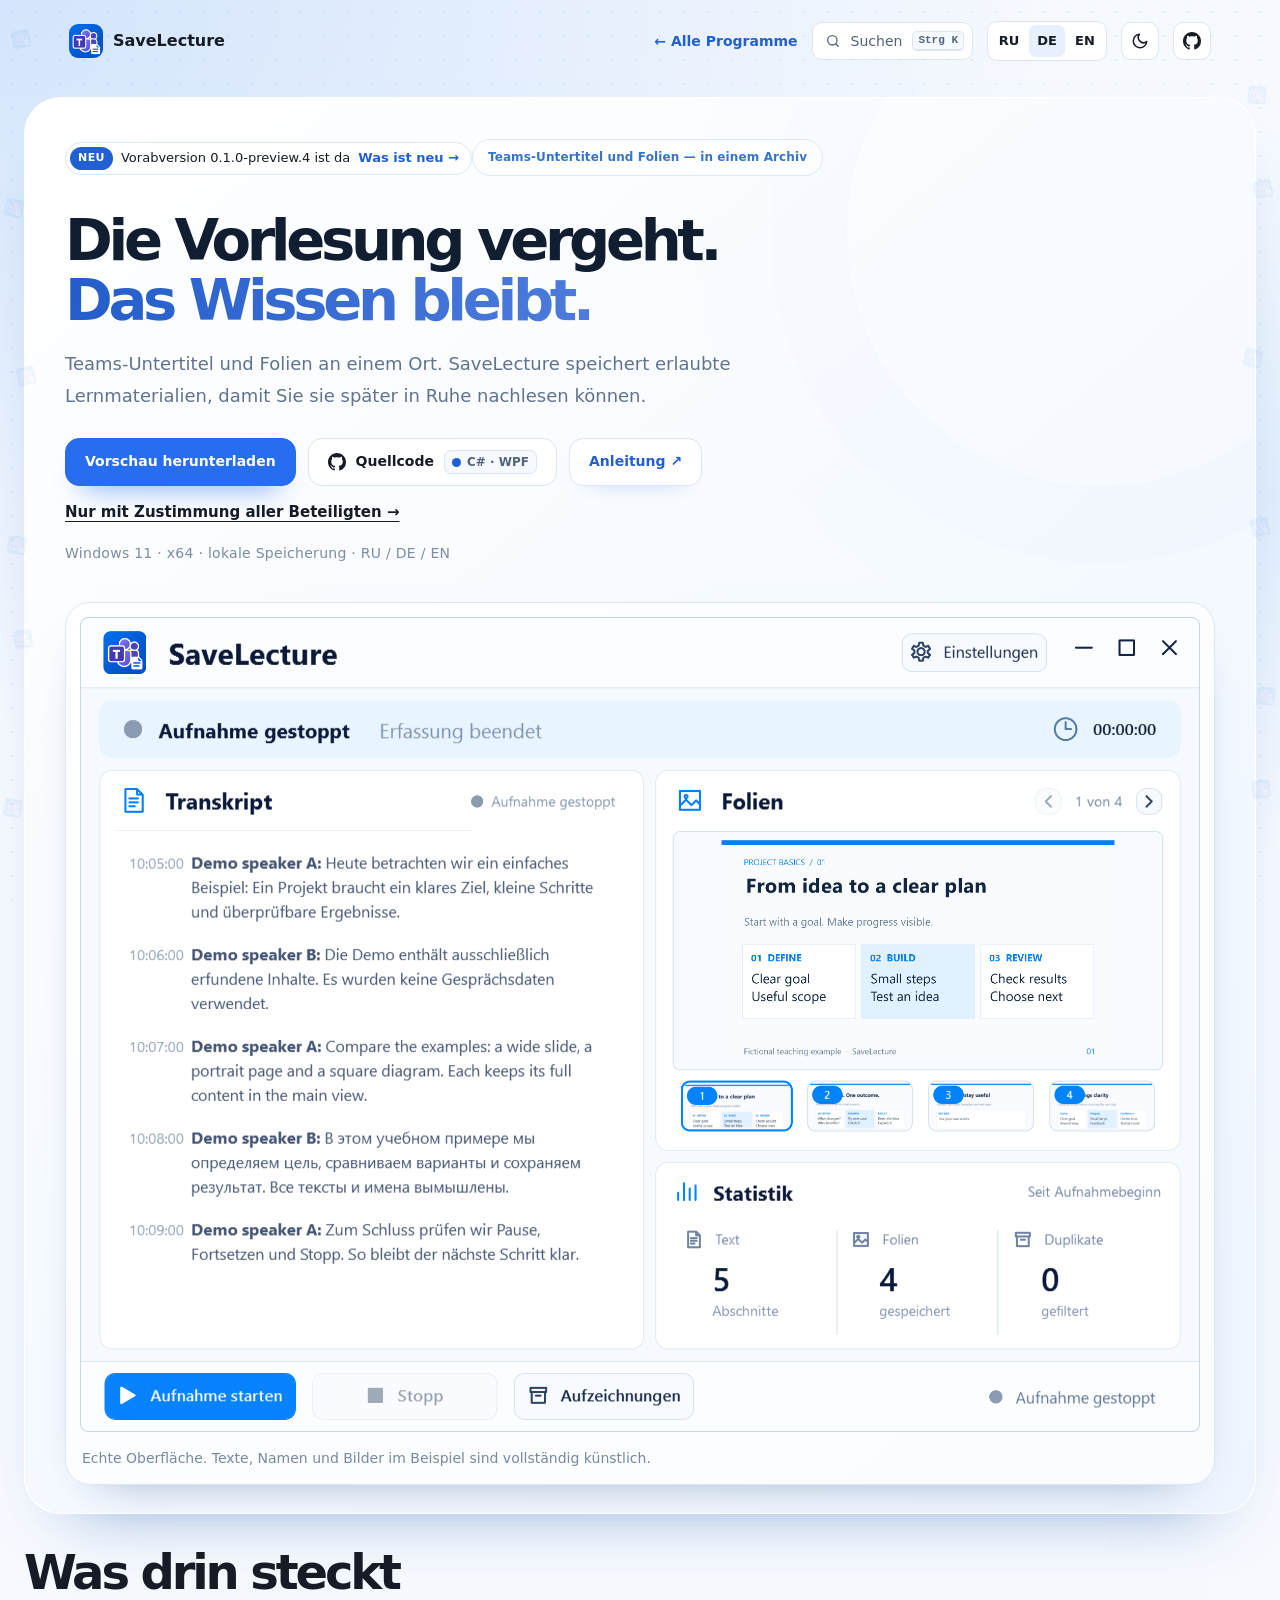
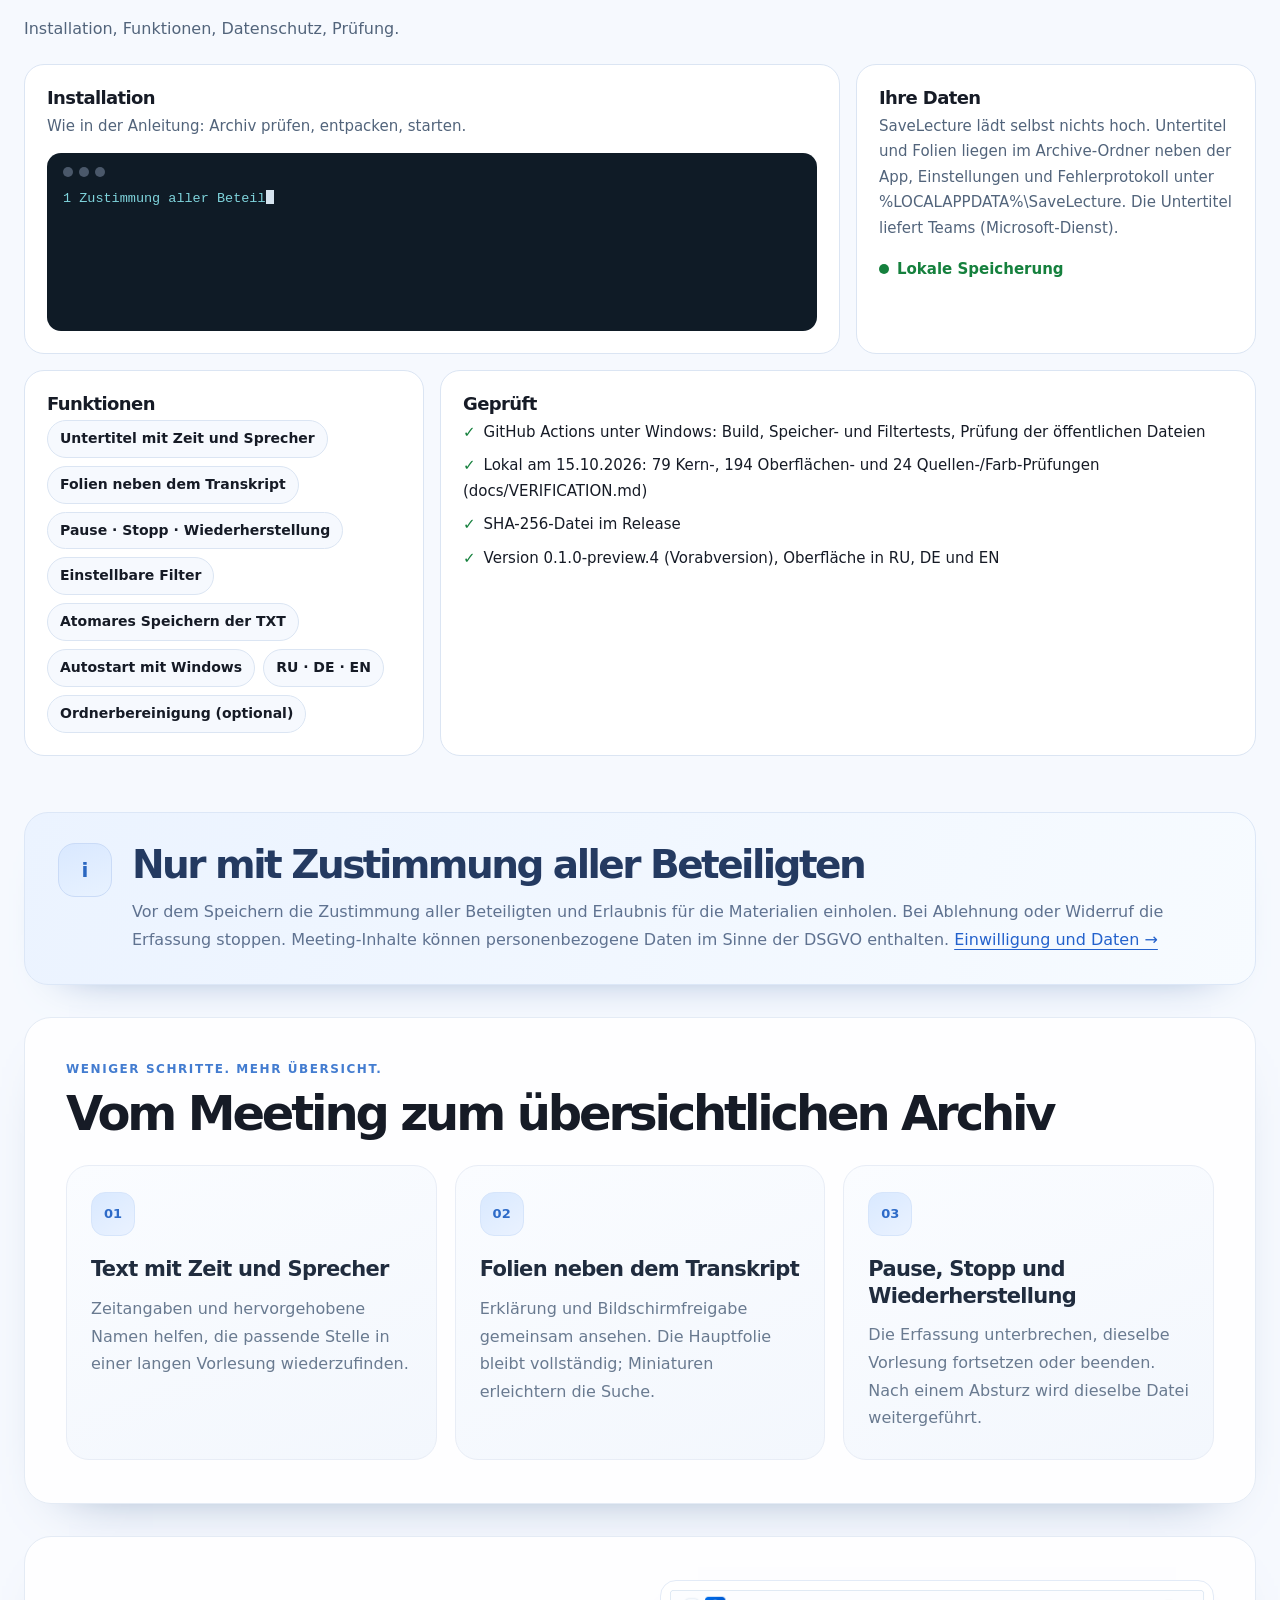
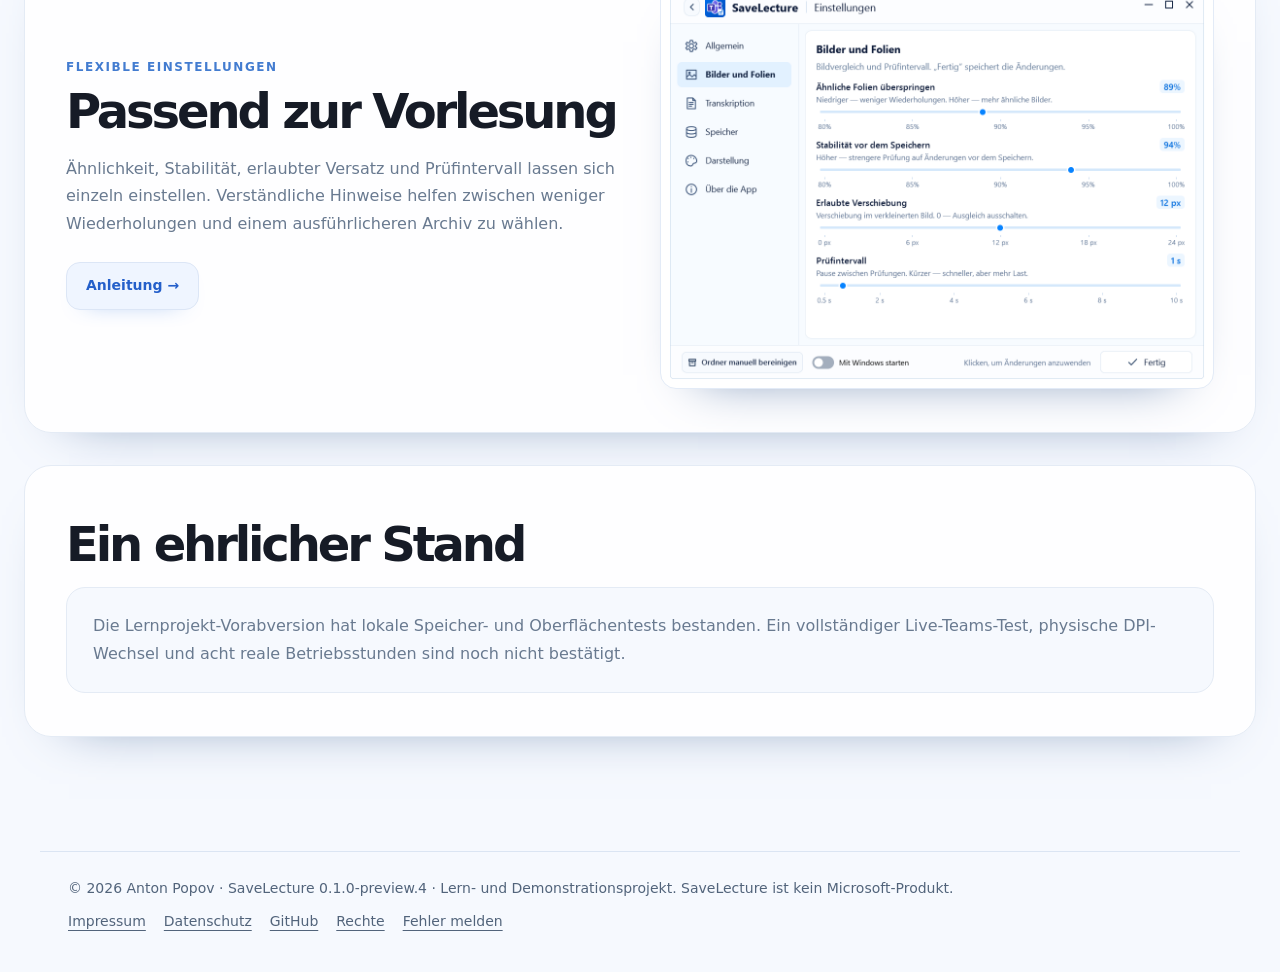
==== commit 091b2154: "guide: button back to the program page Every guide page opens with a visible link to the program's o" ====
--- a/website/index.html
+++ b/website/index.html
@@ -3,7 +3,7 @@
 <link rel="icon" href="assets/icon.png">
 <script src="assets/kit/kit-theme.js"></script>
 <link rel="stylesheet" href="assets/kit/kit.css?v=2026.11.06-2">
-<link rel="stylesheet" href="site.css?v=24bf59f0574a">
+<link rel="stylesheet" href="site.css?v=7d92232aeaea">
 <script src="assets/kit/programs.js?v=2026.11.06-2" defer></script>
 <script src="assets/kit/kit.js?v=2026.11.06-2" defer></script>
 </head>
--- a/website/site.css
+++ b/website/site.css
@@ -86,6 +86,8 @@
 .screen-wrap:before{display:none}.screen-wrap{padding:12px;border:1px solid #dce7f4;box-shadow:0 20px 48px -35px #6984ac}.screen-wrap img,.split img,.guide img{display:block;max-width:100%;height:auto;object-fit:contain;border-radius:0}.hero:after{opacity:.35}.hero{background:linear-gradient(140deg,#fff,#eef5ff)}.grid{grid-template-columns:repeat(3,minmax(0,1fr))}.split{grid-template-columns:minmax(0,1fr) minmax(0,1fr)}.card,.split>*,.hero{min-width:0}.button{margin-top:0}.actions{gap:12px}
 @media(max-width:950px){.grid,.split{grid-template-columns:minmax(0,1fr)}}
 
+.guide-home{margin:24px 0 0}
+.guide-home+.guide-intro{margin-top:18px}
 .guide-intro{margin-top:25px}
 .guide h1{font-size:clamp(36px,4vw,48px);margin:20px 0 14px;letter-spacing:-.045em}
 .guide-lead{max-width:75ch;font-size:18px}
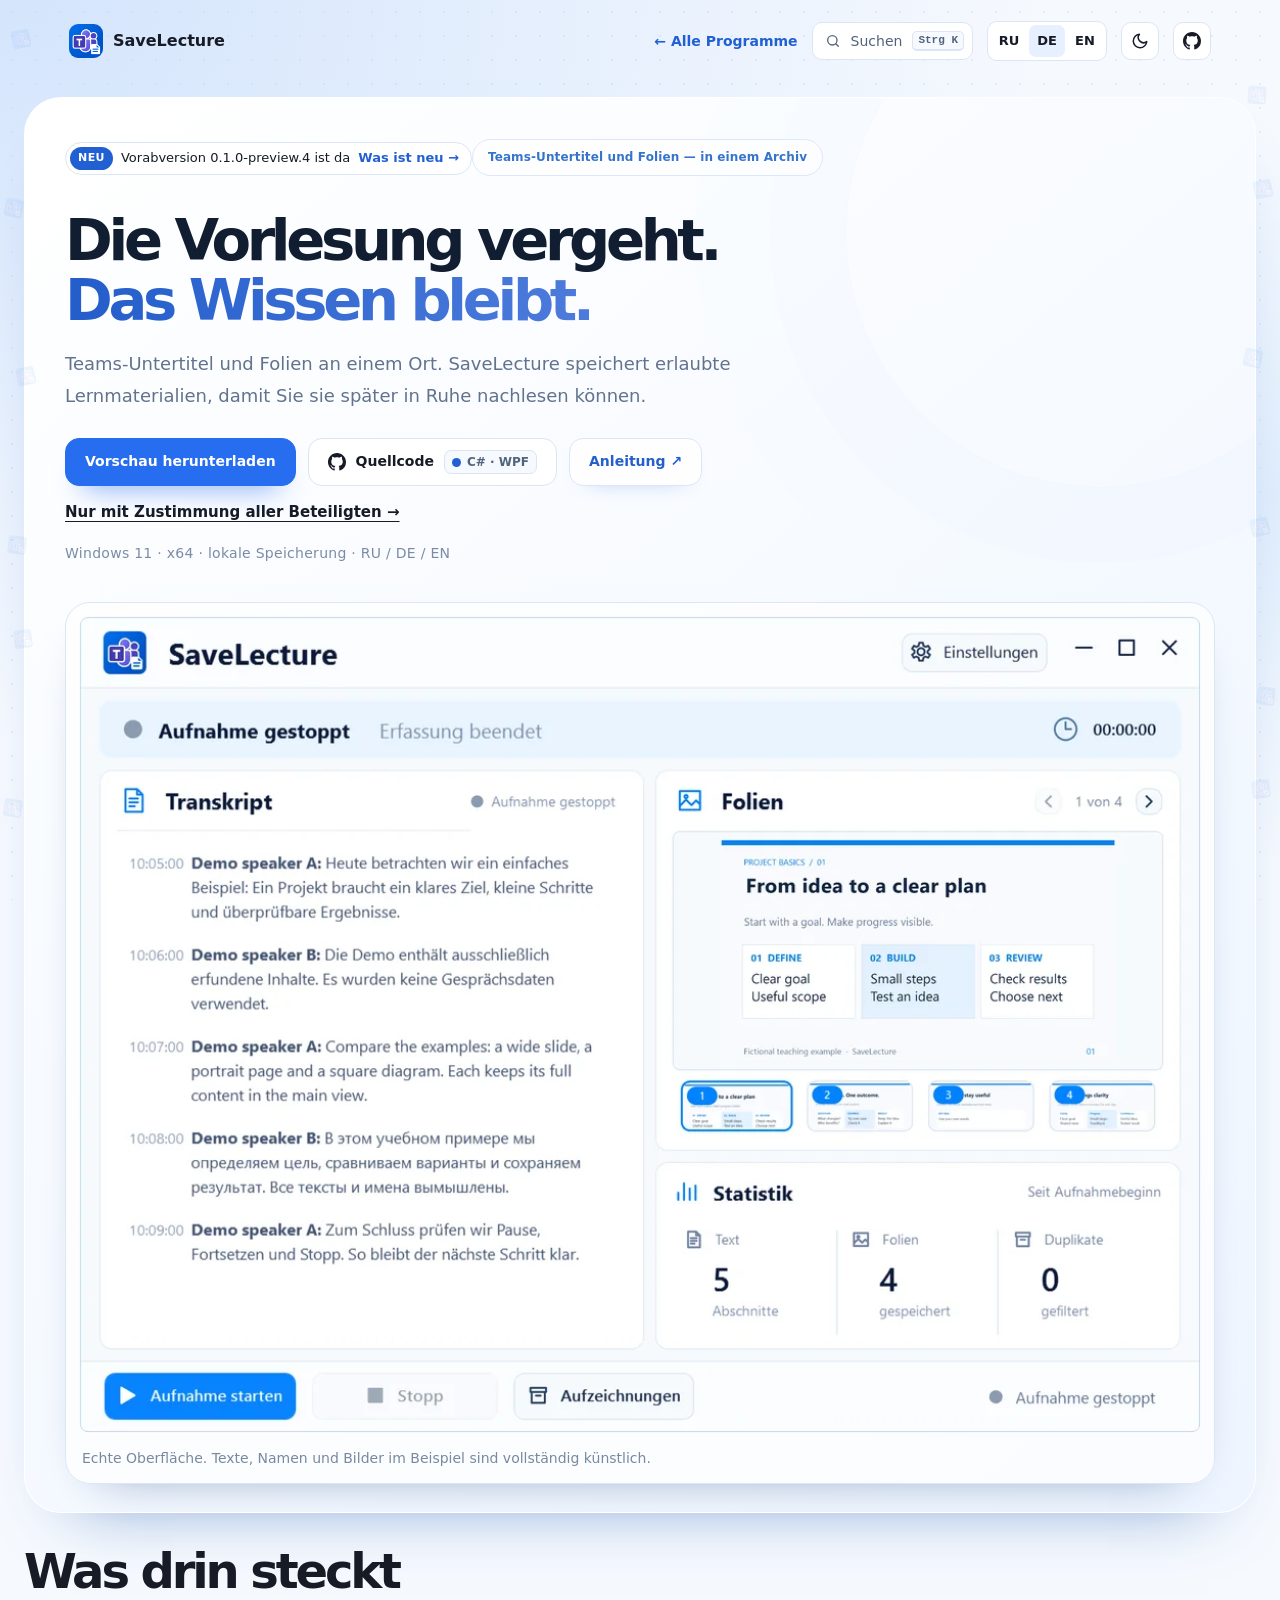
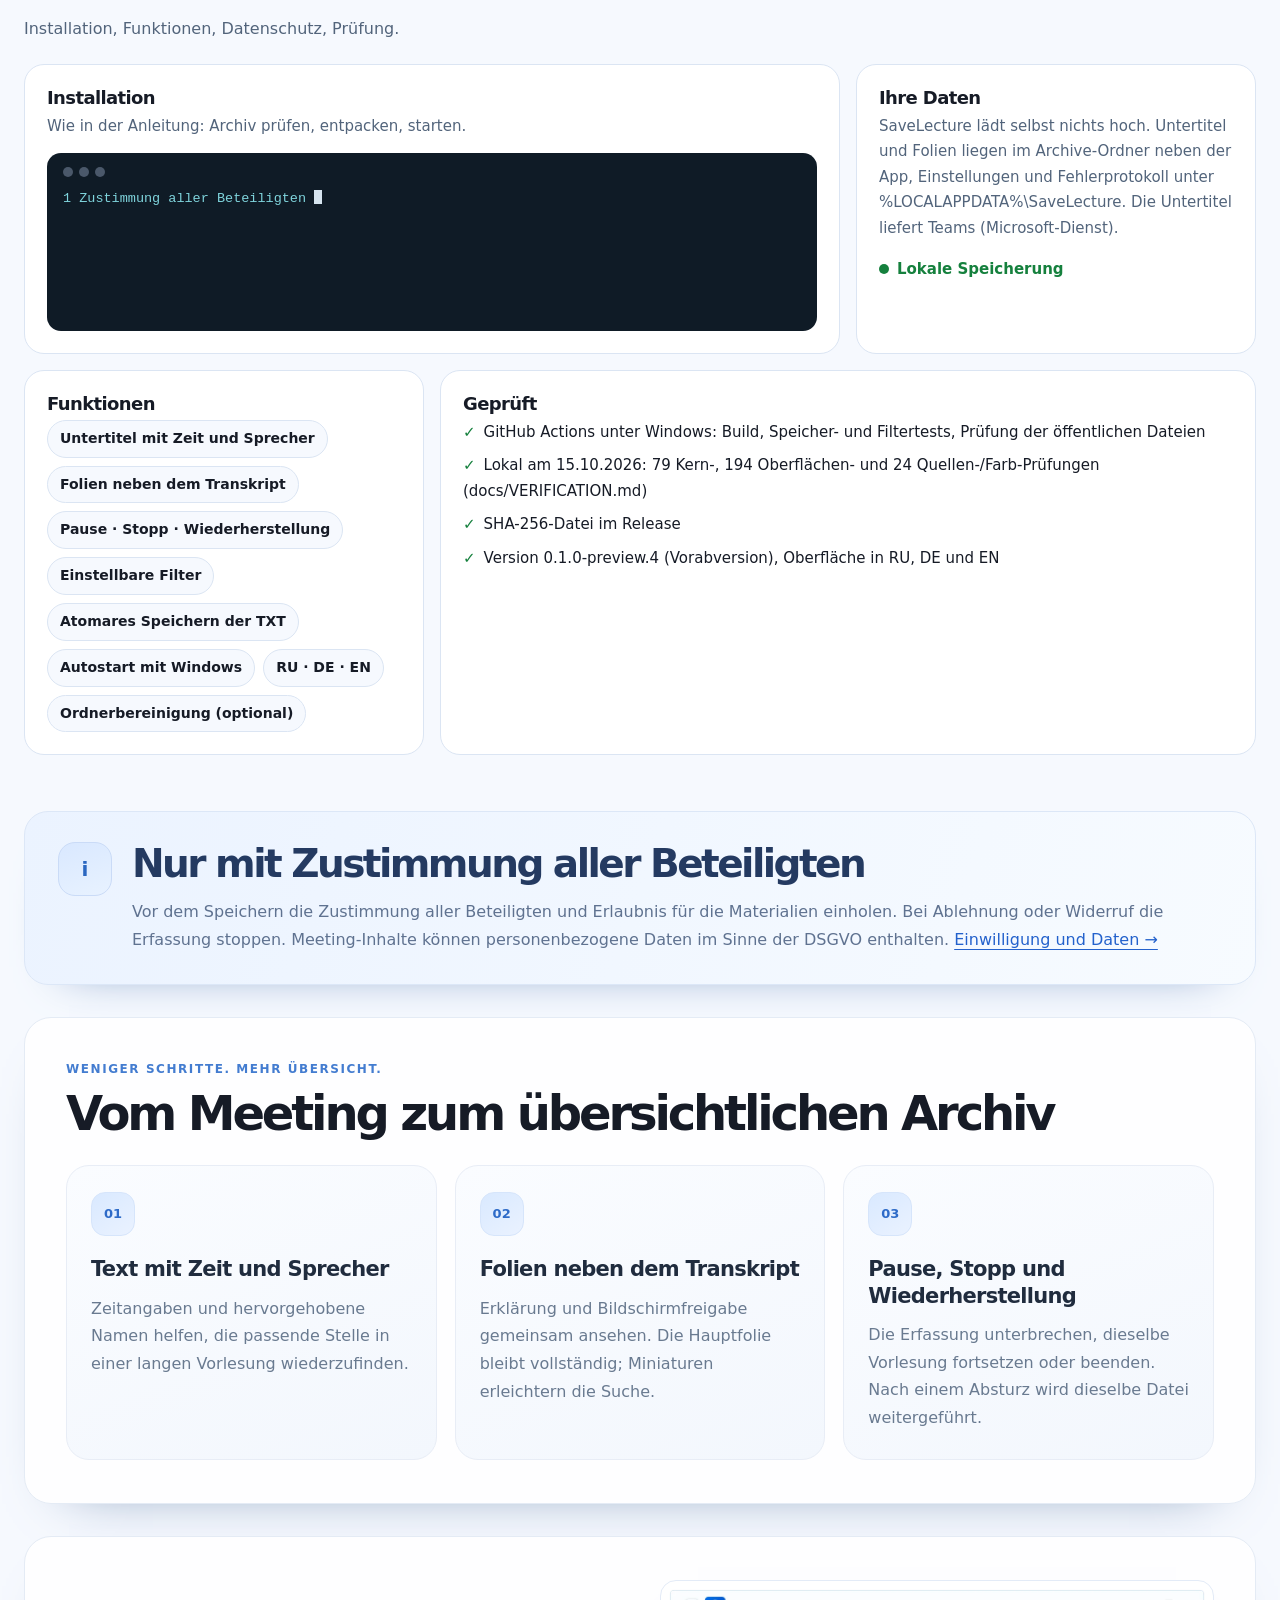
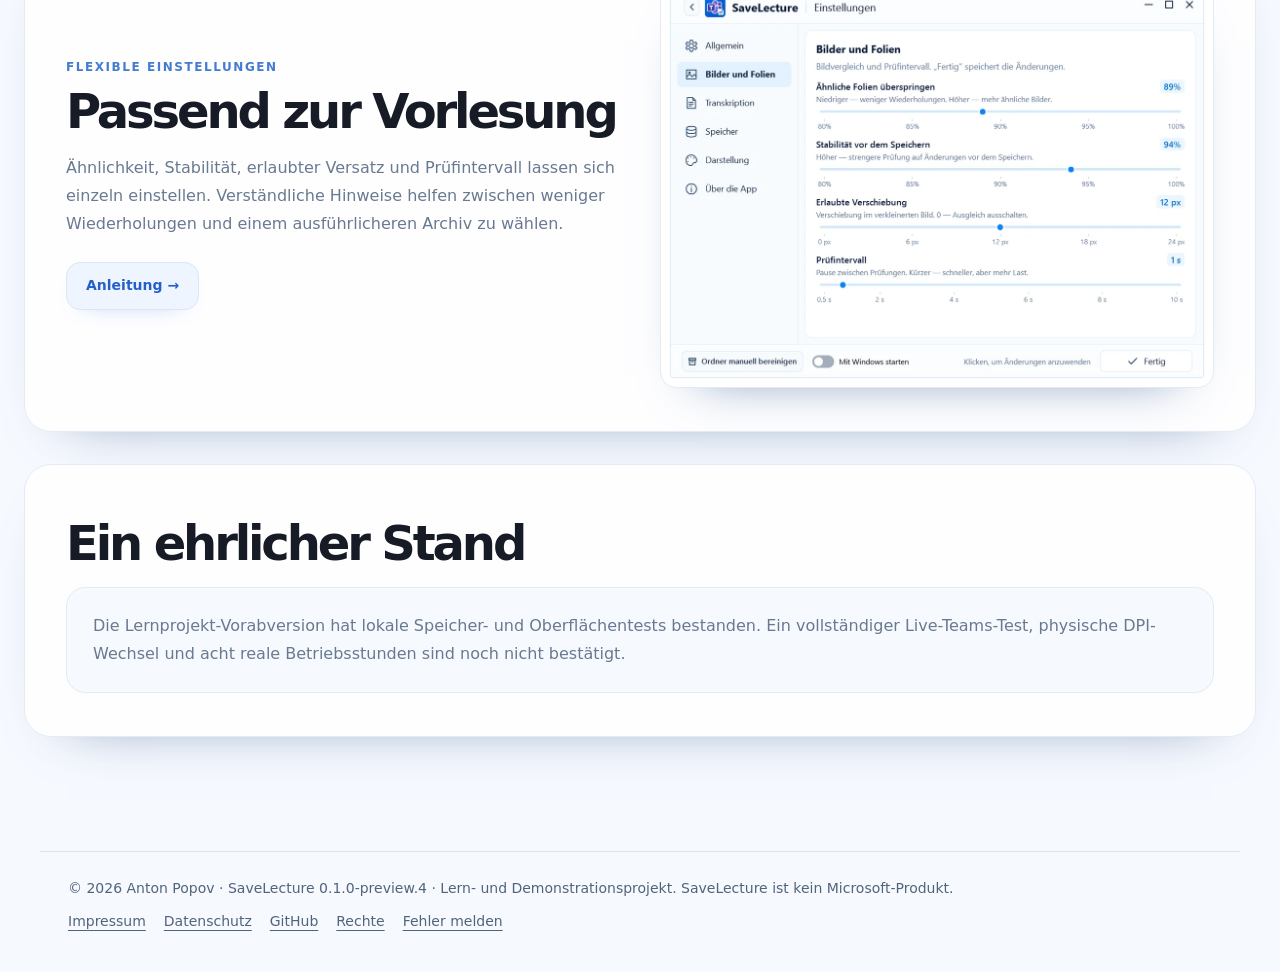
==== commit 9c472ff8: "perf: smaller site images and icons, local guide images Screenshots get WebP copies at twice their s" ====
--- a/website/index.html
+++ b/website/index.html
@@ -12,13 +12,13 @@
 <div class="ppk-nav-wrap" id="ppk-nav-wrap">
 <nav class="ppk-nav" aria-label="Hauptnavigation"><a class="ppk-brand" href="index.html"><img src="assets/icon.png" alt="" width="34" height="34"><span>SaveLecture</span></a><span class="ppk-spacer"></span><a class="ppk-back" href="https://popovantondev.github.io/popovantondev/index.html">← Alle Programme</a><button class="ppk-search-btn" type="button" data-ppk-open-search aria-label="Programme durchsuchen"><span>Suchen</span><kbd>Strg K</kbd></button><div class="ppk-langs"><a href="index-ru.html" lang="ru" hreflang="ru">RU</a><a href="index.html" lang="de" hreflang="de" aria-current="page">DE</a><a href="index-en.html" lang="en" hreflang="en">EN</a></div><button class="ppk-icon-btn ppk-theme-btn" type="button" data-ppk-theme aria-label="Farbschema wechseln"></button><a class="ppk-icon-btn ppk-gh-btn" href="https://github.com/popovantondev/SaveLecture" aria-label="GitHub"></a></nav>
 </div>
-<main class="shell" id="main"><section class="hero"><a class="ppk-pill" href="https://github.com/popovantondev/SaveLecture/releases/tag/v0.1.0-preview.4"><span class="ppk-new">NEU</span><span>Vorabversion 0.1.0-preview.4 ist da</span> <span class="ppk-more">Was ist neu →</span></a><div class="eyebrow">Teams-Untertitel und Folien — in einem Archiv</div><h1>Die Vorlesung vergeht. <span>Das Wissen bleibt.</span></h1><p class="lead">Teams-Untertitel und Folien an einem Ort. SaveLecture speichert erlaubte Lernmaterialien, damit Sie sie später in Ruhe nachlesen können.</p><div class="actions"><a class="button primary" href="https://github.com/popovantondev/SaveLecture/releases/tag/v0.1.0-preview.4">Vorschau herunterladen</a><a class="ppk-btn ppk-btn-gh" href="https://github.com/popovantondev/SaveLecture">Quellcode <span class="ppk-chip"><i class="ppk-dot"></i>C# · WPF</span></a><a class="button" href="Guide-de.html">Anleitung ↗</a></div><p class="download-consent"><a href="Guide-de.html#privacy">Nur mit Zustimmung aller Beteiligten →</a></p><p class="note">Windows 11 · x64 · lokale Speicherung · RU / DE / EN</p><div class="screen-wrap"><a href="assets/demo-de.png?v=51774cee03af"><img src="assets/demo-de.png?v=51774cee03af" width="1104" height="804" alt="SaveLecture — Echte Oberfläche. Texte, Namen und Bilder im Beispiel sind vollständig künstlich."></a><p class="caption">Echte Oberfläche. Texte, Namen und Bilder im Beispiel sind vollständig künstlich.</p></div></section><section class="ppk-bento-section ppk-section ppk-reveal" id="features" aria-labelledby="bento-title"><h2 id="bento-title">Was drin steckt</h2><p class="ppk-sub">Installation, Funktionen, Datenschutz, Prüfung.</p>
+<main class="shell" id="main"><section class="hero"><a class="ppk-pill" href="https://github.com/popovantondev/SaveLecture/releases/tag/v0.1.0-preview.4"><span class="ppk-new">NEU</span><span>Vorabversion 0.1.0-preview.4 ist da</span> <span class="ppk-more">Was ist neu →</span></a><div class="eyebrow">Teams-Untertitel und Folien — in einem Archiv</div><h1>Die Vorlesung vergeht. <span>Das Wissen bleibt.</span></h1><p class="lead">Teams-Untertitel und Folien an einem Ort. SaveLecture speichert erlaubte Lernmaterialien, damit Sie sie später in Ruhe nachlesen können.</p><div class="actions"><a class="button primary" href="https://github.com/popovantondev/SaveLecture/releases/tag/v0.1.0-preview.4">Vorschau herunterladen</a><a class="ppk-btn ppk-btn-gh" href="https://github.com/popovantondev/SaveLecture">Quellcode <span class="ppk-chip"><i class="ppk-dot"></i>C# · WPF</span></a><a class="button" href="Guide-de.html">Anleitung ↗</a></div><p class="download-consent"><a href="Guide-de.html#privacy">Nur mit Zustimmung aller Beteiligten →</a></p><p class="note">Windows 11 · x64 · lokale Speicherung · RU / DE / EN</p><div class="screen-wrap"><a href="assets/demo-de.png?v=51774cee03af"><img src="assets/web/demo-de.6d9a4ee1.webp" width="1104" height="804" alt="SaveLecture — Echte Oberfläche. Texte, Namen und Bilder im Beispiel sind vollständig künstlich." fetchpriority="high" decoding="async"></a><p class="caption">Echte Oberfläche. Texte, Namen und Bilder im Beispiel sind vollständig künstlich.</p></div></section><section class="ppk-bento-section ppk-section ppk-reveal" id="features" aria-labelledby="bento-title"><h2 id="bento-title">Was drin steckt</h2><p class="ppk-sub">Installation, Funktionen, Datenschutz, Prüfung.</p>
 <div class="ppk-bento">
 <div class="ppk-tile ppk-wide"><h3>Installation</h3><p>Wie in der Anleitung: Archiv prüfen, entpacken, starten.</p><div class="ppk-term" role="group" aria-label="Terminal"><div class="ppk-term-bar"><i></i><i></i><i></i></div><div class="ppk-term-out"><div class="ppk-ps">1  Zustimmung aller Beteiligten und Erlaubnis für die Materialien einholen</div><div class="ppk-ps">2  Release-Archiv in einen beschreibbaren Ordner entpacken, SHA-256 prüfen</div><div class="ppk-ps">3  SaveLecture starten, Hinweis lesen und bestätigen</div><div class="ppk-ok">✓ Die Erfassung läuft im Infobereich (Tray)</div><div class="ppk-dim">   In Teams Liveuntertitel einschalten, Freigabe sichtbar lassen</div></div></div></div>
 <div class="ppk-tile"><h3>Ihre Daten</h3><p>SaveLecture lädt selbst nichts hoch. Untertitel und Folien liegen im Archive-Ordner neben der App, Einstellungen und Fehlerprotokoll unter %LOCALAPPDATA%\SaveLecture. Die Untertitel liefert Teams (Microsoft-Dienst).</p><span class="ppk-live">Lokale Speicherung</span></div>
 <div class="ppk-tile"><h3>Funktionen</h3><div class="ppk-chips"><span>Untertitel mit Zeit und Sprecher</span><span>Folien neben dem Transkript</span><span>Pause · Stopp · Wiederherstellung</span><span>Einstellbare Filter</span><span>Atomares Speichern der TXT</span><span>Autostart mit Windows</span><span>RU · DE · EN</span><span>Ordnerbereinigung (optional)</span></div></div>
 <div class="ppk-tile ppk-wide"><h3>Geprüft</h3><ul class="ppk-checks"><li>GitHub Actions unter Windows: Build, Speicher- und Filtertests, Prüfung der öffentlichen Dateien</li><li>Lokal am 15.10.2026: 79 Kern-, 194 Oberflächen- und 24 Quellen-/Farb-Prüfungen (docs/VERIFICATION.md)</li><li>SHA-256-Datei im Release</li><li>Version 0.1.0-preview.4 (Vorabversion), Oberfläche in RU, DE und EN</li></ul></div>
-</div></section><aside class="consent"><div class="shield" aria-hidden="true">i</div><div><h2>Nur mit Zustimmung aller Beteiligten</h2><p>Vor dem Speichern die Zustimmung aller Beteiligten und Erlaubnis für die Materialien einholen. Bei Ablehnung oder Widerruf die Erfassung stoppen. Meeting-Inhalte können personenbezogene Daten im Sinne der DSGVO enthalten. <a href="Guide-de.html#privacy">Einwilligung und Daten →</a></p></div></aside><section class="section"><div class="kicker">Weniger Schritte. Mehr Übersicht.</div><h2>Vom Meeting zum übersichtlichen Archiv</h2><div class="grid"><article class="card"><span class="number">01</span><h3>Text mit Zeit und Sprecher</h3><p>Zeitangaben und hervorgehobene Namen helfen, die passende Stelle in einer langen Vorlesung wiederzufinden.</p></article><article class="card"><span class="number">02</span><h3>Folien neben dem Transkript</h3><p>Erklärung und Bildschirmfreigabe gemeinsam ansehen. Die Hauptfolie bleibt vollständig; Miniaturen erleichtern die Suche.</p></article><article class="card"><span class="number">03</span><h3>Pause, Stopp und Wiederherstellung</h3><p>Die Erfassung unterbrechen, dieselbe Vorlesung fortsetzen oder beenden. Nach einem Absturz wird dieselbe Datei weitergeführt.</p></article></div></section><section class="section split"><div><div class="kicker">Flexible Einstellungen</div><h2>Passend zur Vorlesung</h2><p>Ähnlichkeit, Stabilität, erlaubter Versatz und Prüfintervall lassen sich einzeln einstellen. Verständliche Hinweise helfen zwischen weniger Wiederholungen und einem ausführlicheren Archiv zu wählen.</p><a class="button" href="Guide-de.html#settings">Anleitung →</a></div><a class="settings-shot" href="assets/filters-de.png?v=f32c08ee2b8b"><img src="assets/filters-de.png?v=f32c08ee2b8b" width="1104" height="804" alt="Bilder einstellen" loading="lazy"></a></section><section class="section"><h2 id="limits">Ein ehrlicher Stand</h2><div class="details"><p>Die Lernprojekt-Vorabversion hat lokale Speicher- und Oberflächentests bestanden. Ein vollständiger Live-Teams-Test, physische DPI-Wechsel und acht reale Betriebsstunden sind noch nicht bestätigt.</p></div></section></main>
+</div></section><aside class="consent"><div class="shield" aria-hidden="true">i</div><div><h2>Nur mit Zustimmung aller Beteiligten</h2><p>Vor dem Speichern die Zustimmung aller Beteiligten und Erlaubnis für die Materialien einholen. Bei Ablehnung oder Widerruf die Erfassung stoppen. Meeting-Inhalte können personenbezogene Daten im Sinne der DSGVO enthalten. <a href="Guide-de.html#privacy">Einwilligung und Daten →</a></p></div></aside><section class="section"><div class="kicker">Weniger Schritte. Mehr Übersicht.</div><h2>Vom Meeting zum übersichtlichen Archiv</h2><div class="grid"><article class="card"><span class="number">01</span><h3>Text mit Zeit und Sprecher</h3><p>Zeitangaben und hervorgehobene Namen helfen, die passende Stelle in einer langen Vorlesung wiederzufinden.</p></article><article class="card"><span class="number">02</span><h3>Folien neben dem Transkript</h3><p>Erklärung und Bildschirmfreigabe gemeinsam ansehen. Die Hauptfolie bleibt vollständig; Miniaturen erleichtern die Suche.</p></article><article class="card"><span class="number">03</span><h3>Pause, Stopp und Wiederherstellung</h3><p>Die Erfassung unterbrechen, dieselbe Vorlesung fortsetzen oder beenden. Nach einem Absturz wird dieselbe Datei weitergeführt.</p></article></div></section><section class="section split"><div><div class="kicker">Flexible Einstellungen</div><h2>Passend zur Vorlesung</h2><p>Ähnlichkeit, Stabilität, erlaubter Versatz und Prüfintervall lassen sich einzeln einstellen. Verständliche Hinweise helfen zwischen weniger Wiederholungen und einem ausführlicheren Archiv zu wählen.</p><a class="button" href="Guide-de.html#settings">Anleitung →</a></div><a class="settings-shot" href="assets/filters-de.png?v=f32c08ee2b8b"><img src="assets/web/filters-de.1ba566ca.webp" width="1104" height="804" alt="Bilder einstellen" loading="lazy" decoding="async"></a></section><section class="section"><h2 id="limits">Ein ehrlicher Stand</h2><div class="details"><p>Die Lernprojekt-Vorabversion hat lokale Speicher- und Oberflächentests bestanden. Ein vollständiger Live-Teams-Test, physische DPI-Wechsel und acht reale Betriebsstunden sind noch nicht bestätigt.</p></div></section></main>
 <footer class="ppk-footer">
 <span>© 2026 Anton Popov · SaveLecture 0.1.0-preview.4 · Lern- und Demonstrationsprojekt. SaveLecture ist kein Microsoft-Produkt.</span>
 <nav aria-label="Rechtliches"><a href="https://popovantondev.github.io/popovantondev/impressum.html">Impressum</a><a href="https://popovantondev.github.io/popovantondev/datenschutz.html">Datenschutz</a><a href="https://github.com/popovantondev/SaveLecture">GitHub</a><a href="Guide-de.html#rights">Rechte</a><a href="https://github.com/popovantondev/SaveLecture/issues/new">Fehler melden</a></nav>
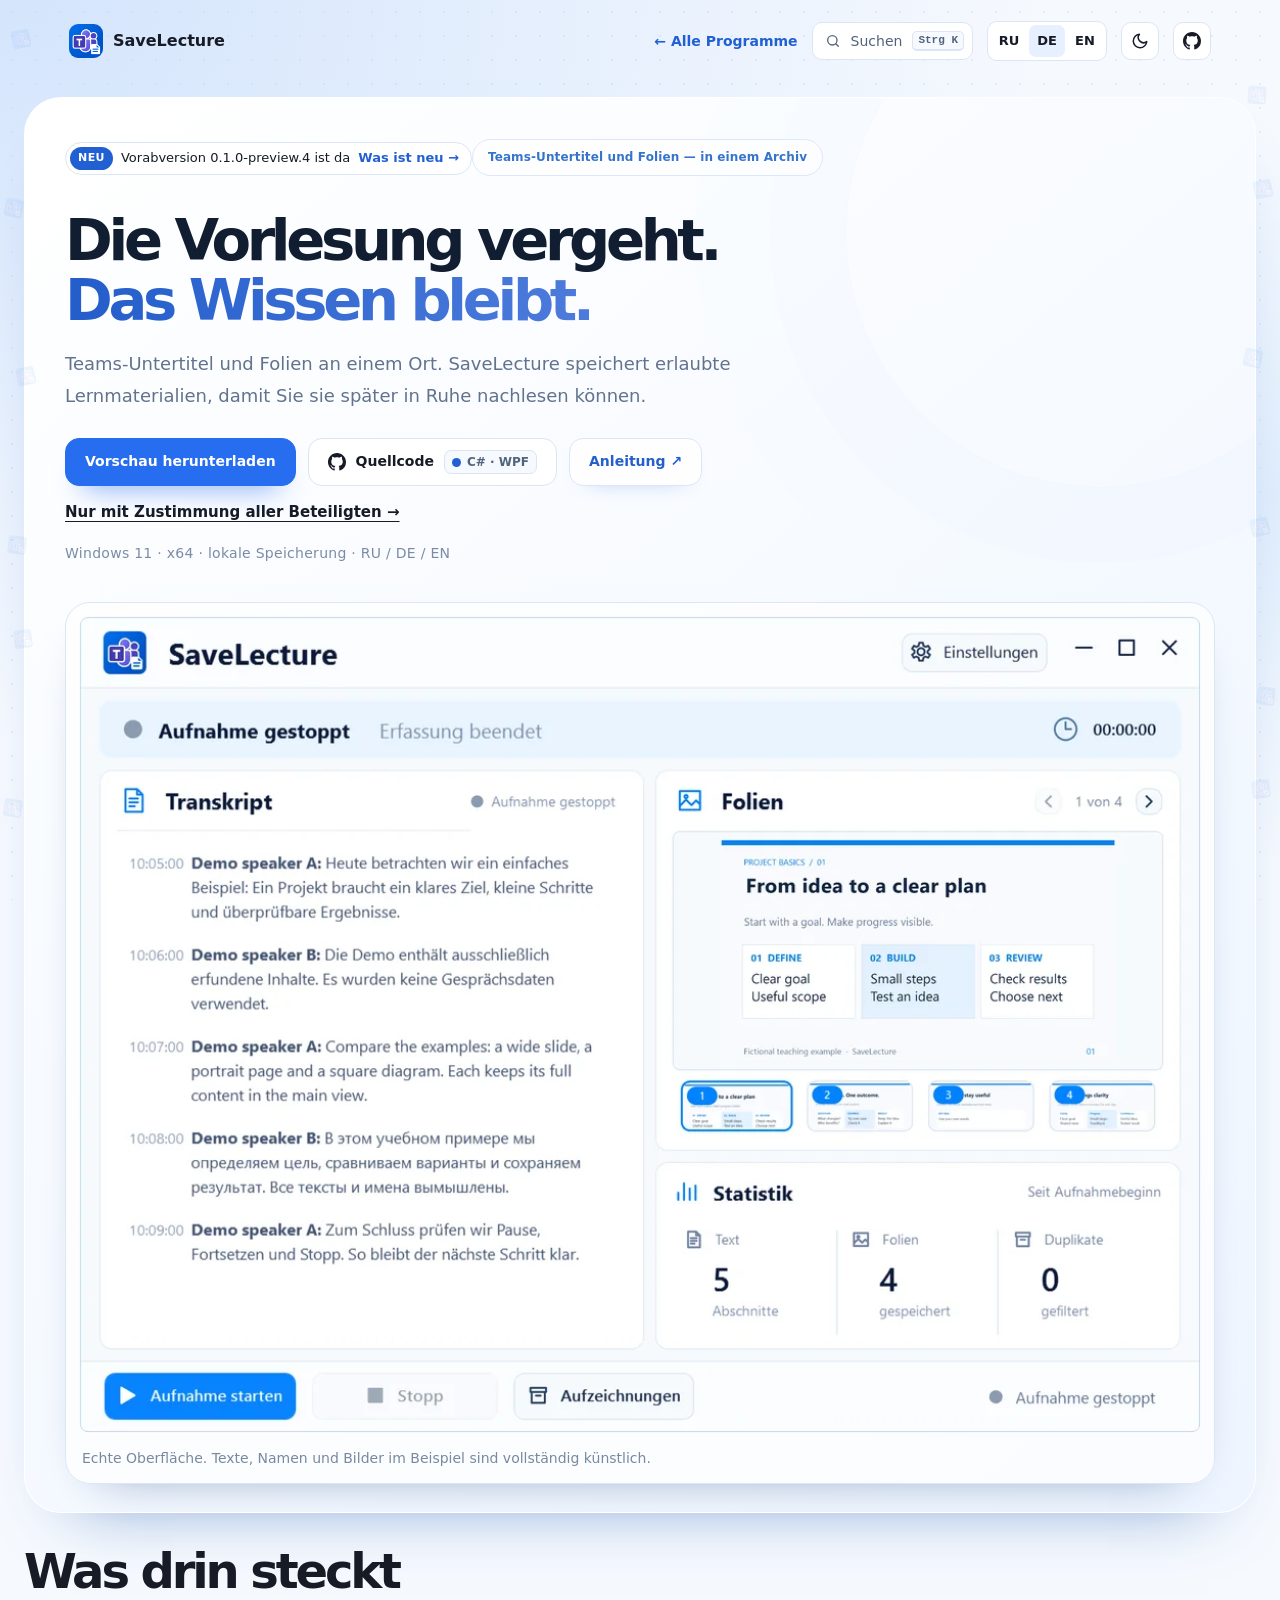
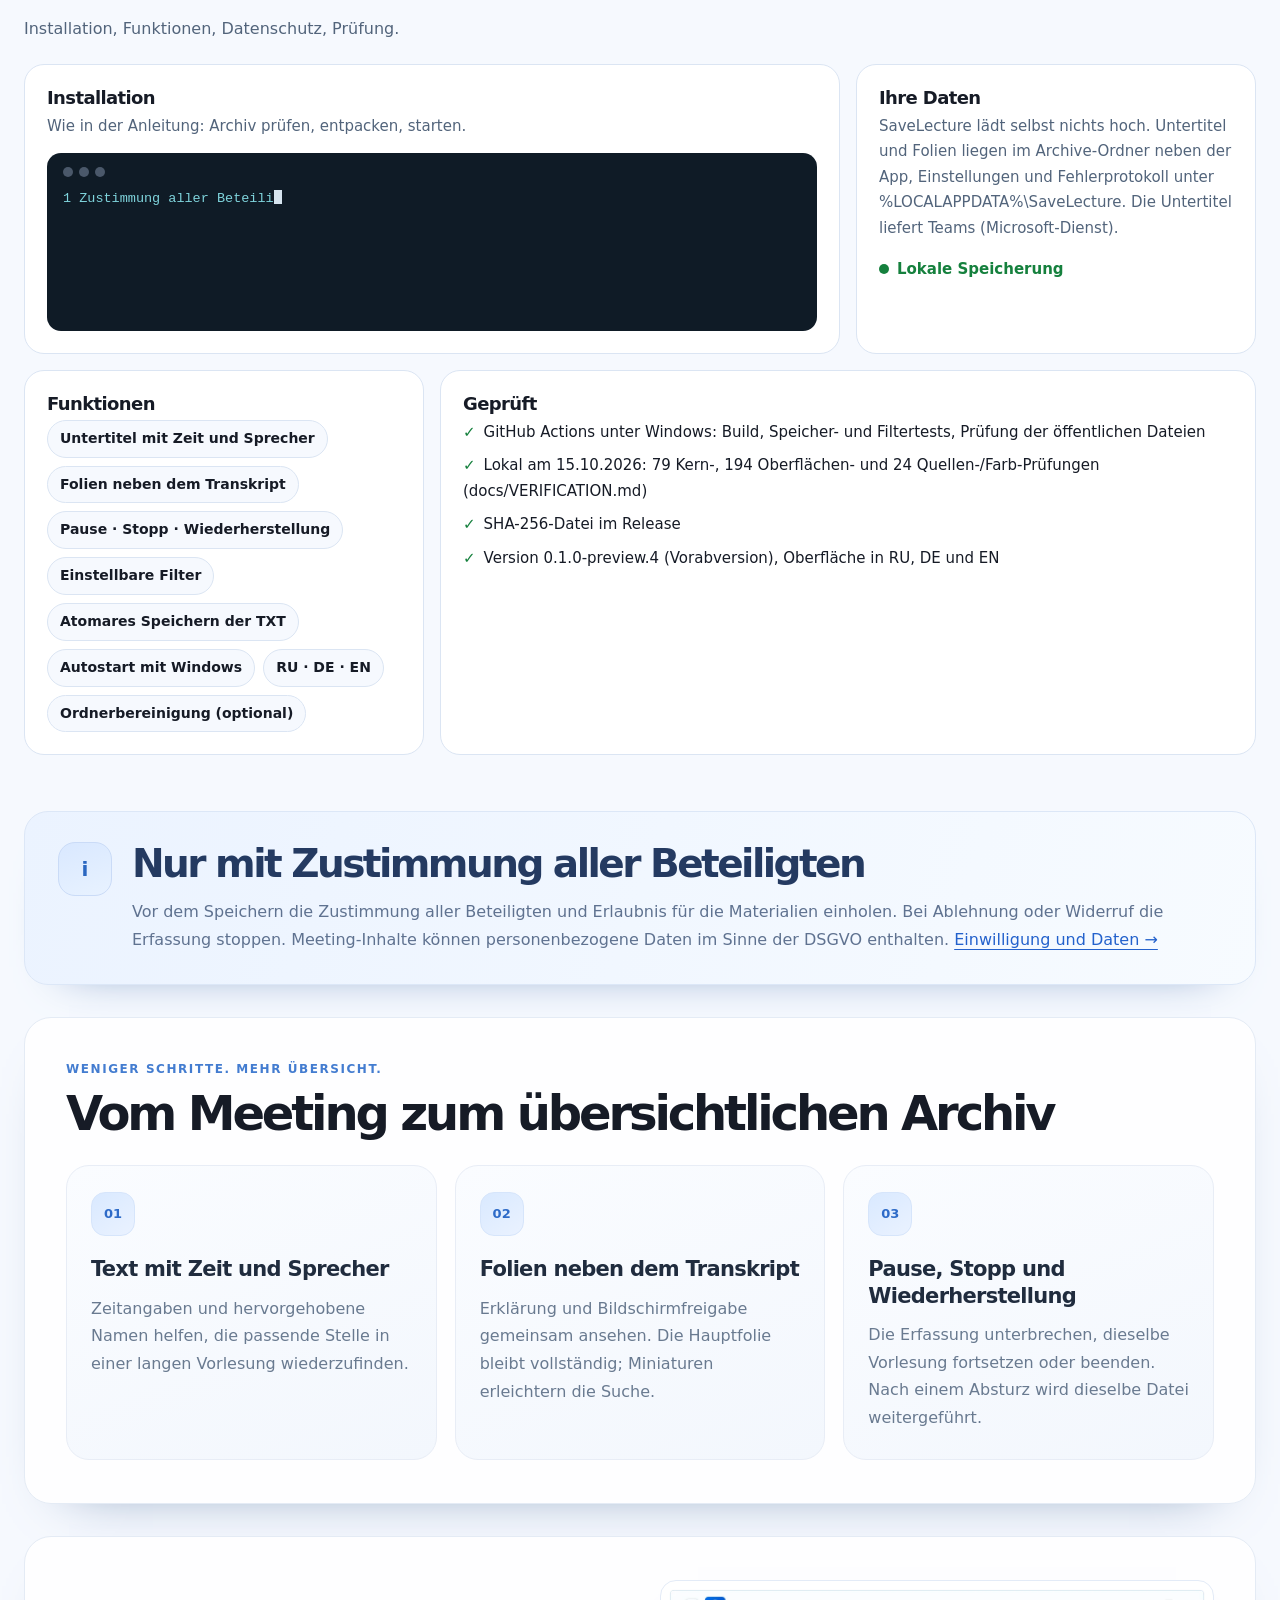
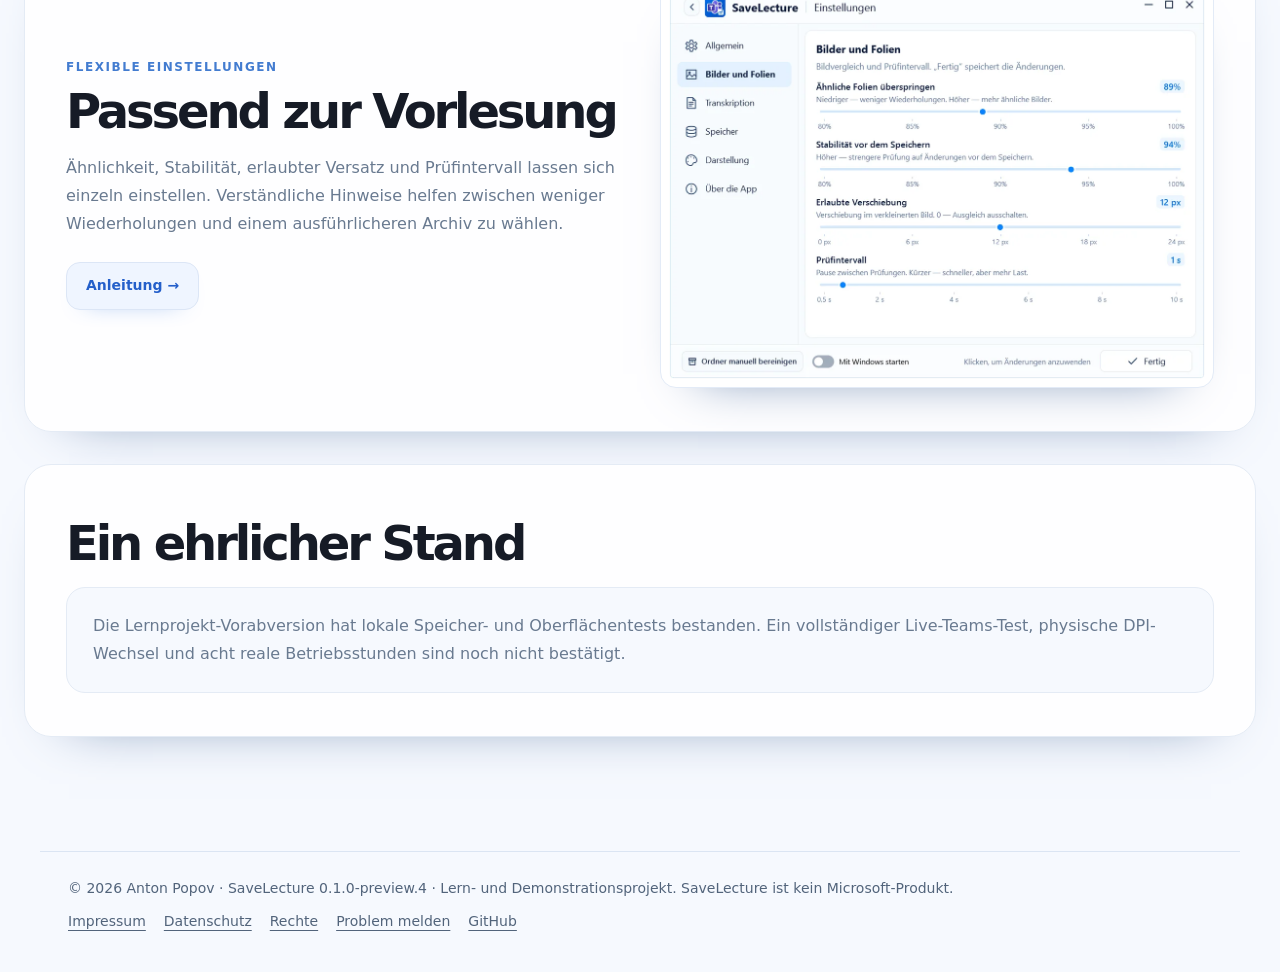
==== commit a59aac37: "site: one tab title pattern and one footer across programs Landing titles name the program and what " ====
--- a/website/index.html
+++ b/website/index.html
@@ -1,5 +1,5 @@
 <!doctype html>
-<html lang="de"><head><meta charset="utf-8"><meta name="viewport" content="width=device-width,initial-scale=1"><meta name="color-scheme" content="light dark"><meta name="description" content="Teams-Untertitel und Folien an einem Ort. SaveLecture speichert erlaubte Lernmaterialien, damit Sie sie später in Ruhe nachlesen können."><title>SaveLecture — Lernprojekt · Vorabversion</title>
+<html lang="de"><head><meta charset="utf-8"><meta name="viewport" content="width=device-width,initial-scale=1"><meta name="color-scheme" content="light dark"><meta name="description" content="Teams-Untertitel und Folien an einem Ort. SaveLecture speichert erlaubte Lernmaterialien, damit Sie sie später in Ruhe nachlesen können."><title>SaveLecture — Teams-Untertitel und Folien an einem Ort</title>
 <link rel="icon" href="assets/icon.png">
 <script src="assets/kit/kit-theme.js"></script>
 <link rel="stylesheet" href="assets/kit/kit.css?v=2026.11.06-2">
@@ -21,6 +21,6 @@
 </div></section><aside class="consent"><div class="shield" aria-hidden="true">i</div><div><h2>Nur mit Zustimmung aller Beteiligten</h2><p>Vor dem Speichern die Zustimmung aller Beteiligten und Erlaubnis für die Materialien einholen. Bei Ablehnung oder Widerruf die Erfassung stoppen. Meeting-Inhalte können personenbezogene Daten im Sinne der DSGVO enthalten. <a href="Guide-de.html#privacy">Einwilligung und Daten →</a></p></div></aside><section class="section"><div class="kicker">Weniger Schritte. Mehr Übersicht.</div><h2>Vom Meeting zum übersichtlichen Archiv</h2><div class="grid"><article class="card"><span class="number">01</span><h3>Text mit Zeit und Sprecher</h3><p>Zeitangaben und hervorgehobene Namen helfen, die passende Stelle in einer langen Vorlesung wiederzufinden.</p></article><article class="card"><span class="number">02</span><h3>Folien neben dem Transkript</h3><p>Erklärung und Bildschirmfreigabe gemeinsam ansehen. Die Hauptfolie bleibt vollständig; Miniaturen erleichtern die Suche.</p></article><article class="card"><span class="number">03</span><h3>Pause, Stopp und Wiederherstellung</h3><p>Die Erfassung unterbrechen, dieselbe Vorlesung fortsetzen oder beenden. Nach einem Absturz wird dieselbe Datei weitergeführt.</p></article></div></section><section class="section split"><div><div class="kicker">Flexible Einstellungen</div><h2>Passend zur Vorlesung</h2><p>Ähnlichkeit, Stabilität, erlaubter Versatz und Prüfintervall lassen sich einzeln einstellen. Verständliche Hinweise helfen zwischen weniger Wiederholungen und einem ausführlicheren Archiv zu wählen.</p><a class="button" href="Guide-de.html#settings">Anleitung →</a></div><a class="settings-shot" href="assets/filters-de.png?v=f32c08ee2b8b"><img src="assets/web/filters-de.1ba566ca.webp" width="1104" height="804" alt="Bilder einstellen" loading="lazy" decoding="async"></a></section><section class="section"><h2 id="limits">Ein ehrlicher Stand</h2><div class="details"><p>Die Lernprojekt-Vorabversion hat lokale Speicher- und Oberflächentests bestanden. Ein vollständiger Live-Teams-Test, physische DPI-Wechsel und acht reale Betriebsstunden sind noch nicht bestätigt.</p></div></section></main>
 <footer class="ppk-footer">
 <span>© 2026 Anton Popov · SaveLecture 0.1.0-preview.4 · Lern- und Demonstrationsprojekt. SaveLecture ist kein Microsoft-Produkt.</span>
-<nav aria-label="Rechtliches"><a href="https://popovantondev.github.io/popovantondev/impressum.html">Impressum</a><a href="https://popovantondev.github.io/popovantondev/datenschutz.html">Datenschutz</a><a href="https://github.com/popovantondev/SaveLecture">GitHub</a><a href="Guide-de.html#rights">Rechte</a><a href="https://github.com/popovantondev/SaveLecture/issues/new">Fehler melden</a></nav>
+<nav aria-label="Rechtliches"><a href="https://popovantondev.github.io/popovantondev/impressum.html">Impressum</a><a href="https://popovantondev.github.io/popovantondev/datenschutz.html">Datenschutz</a><a href="Guide-de.html#rights">Rechte</a><a href="https://github.com/popovantondev/SaveLecture/issues/new">Problem melden</a><a href="https://github.com/popovantondev/SaveLecture">GitHub</a></nav>
 </footer>
 </body></html>
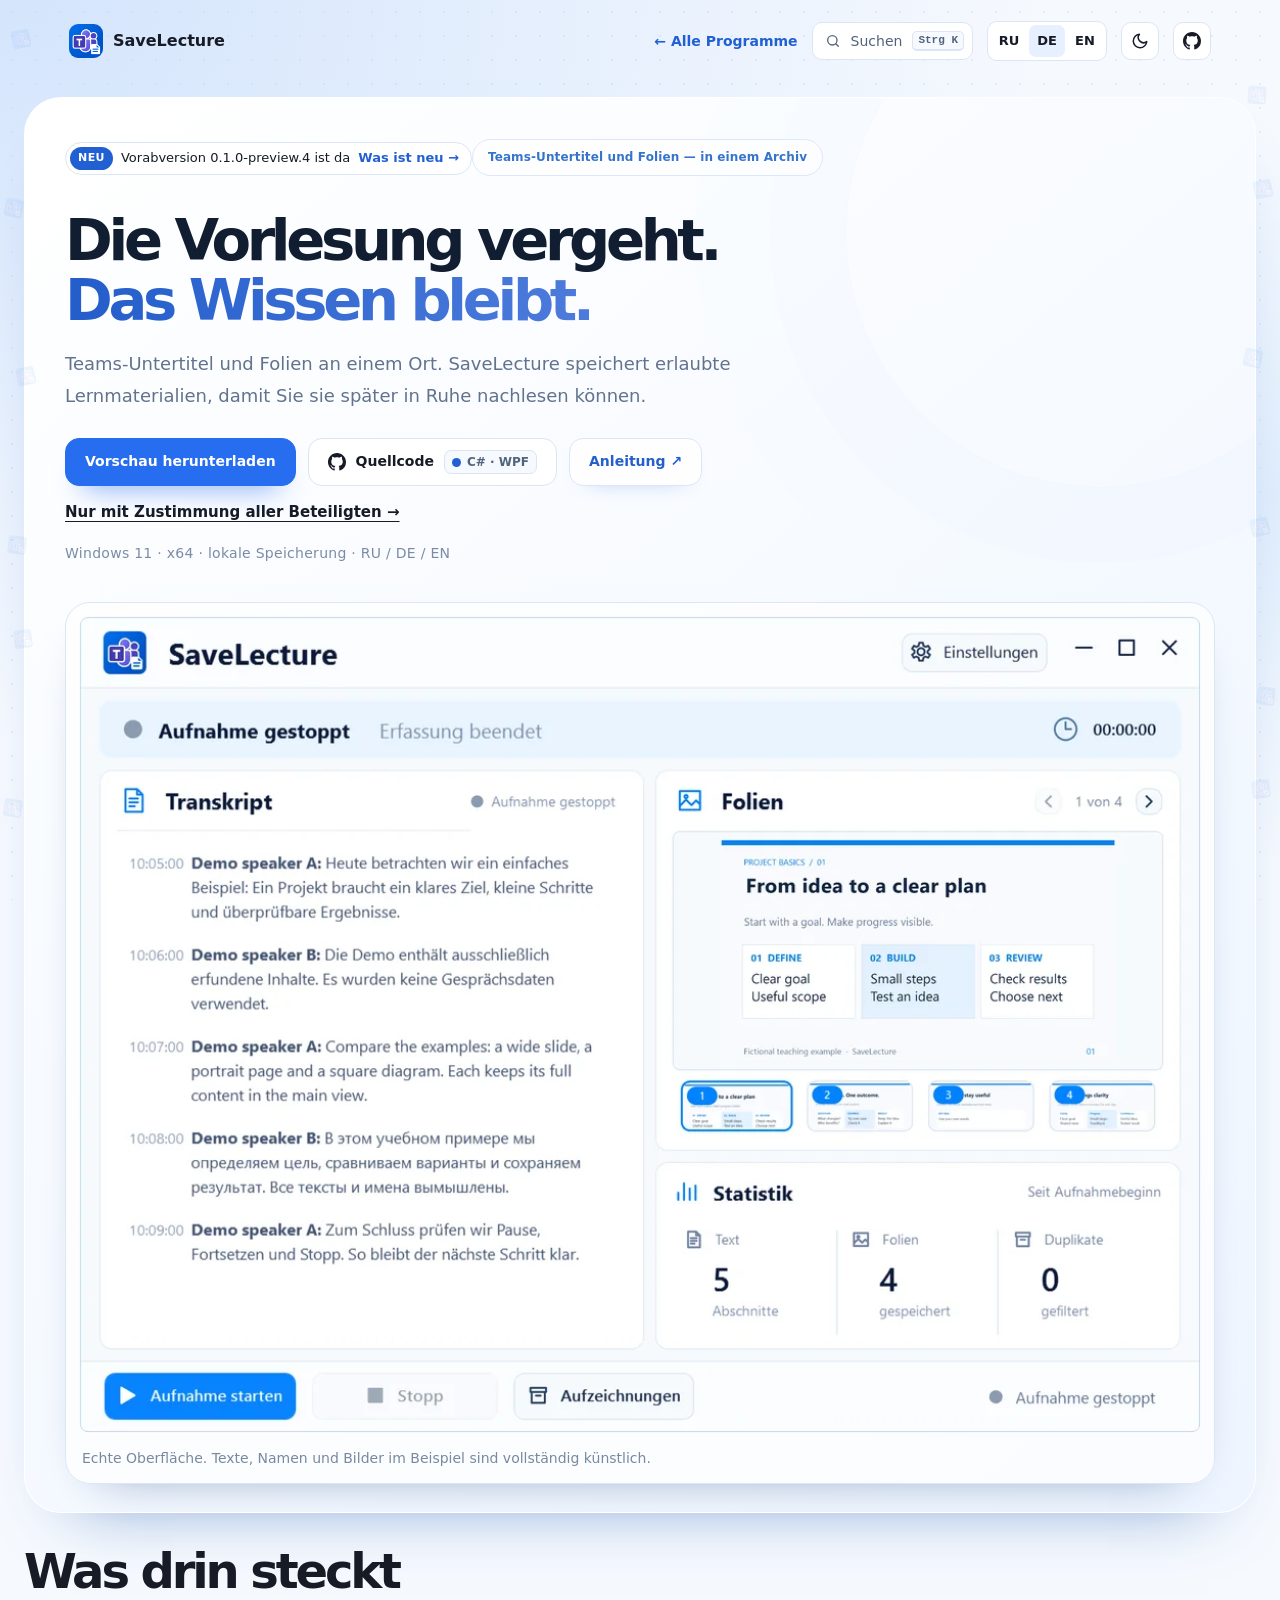
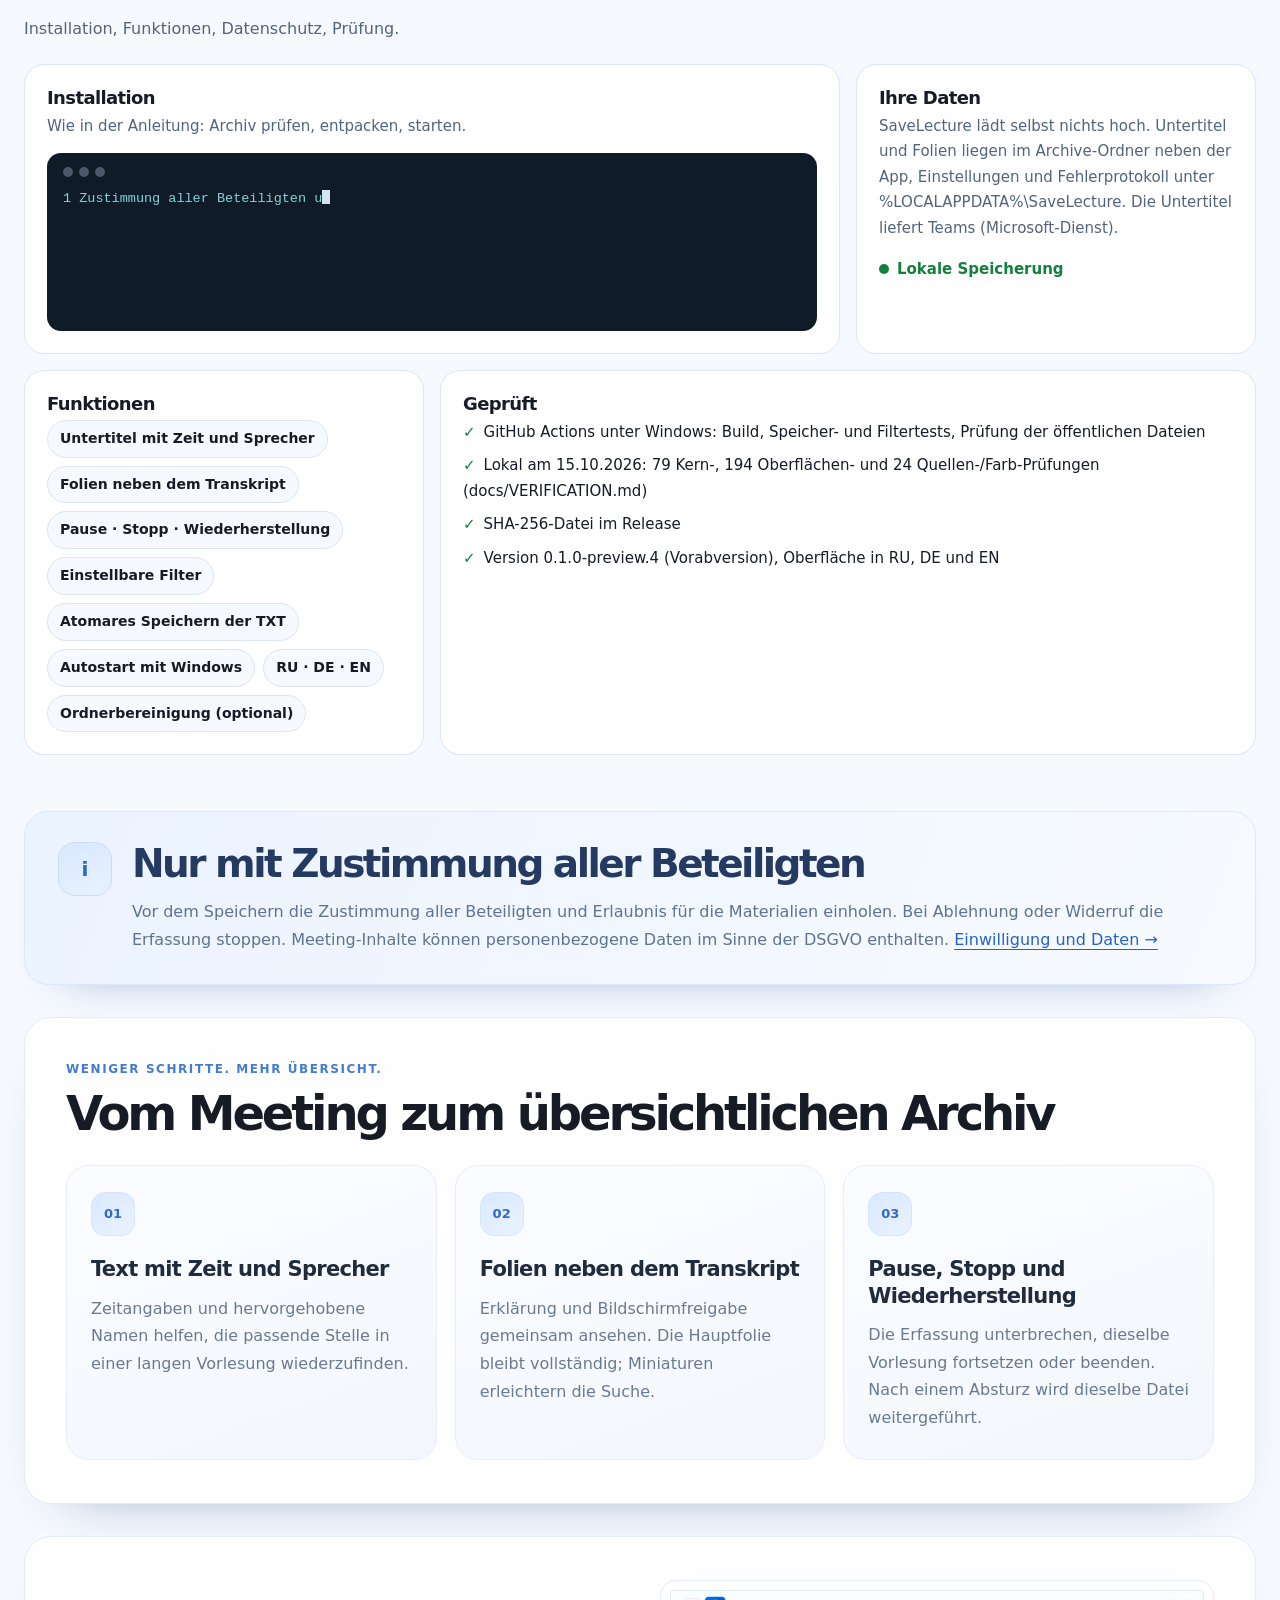
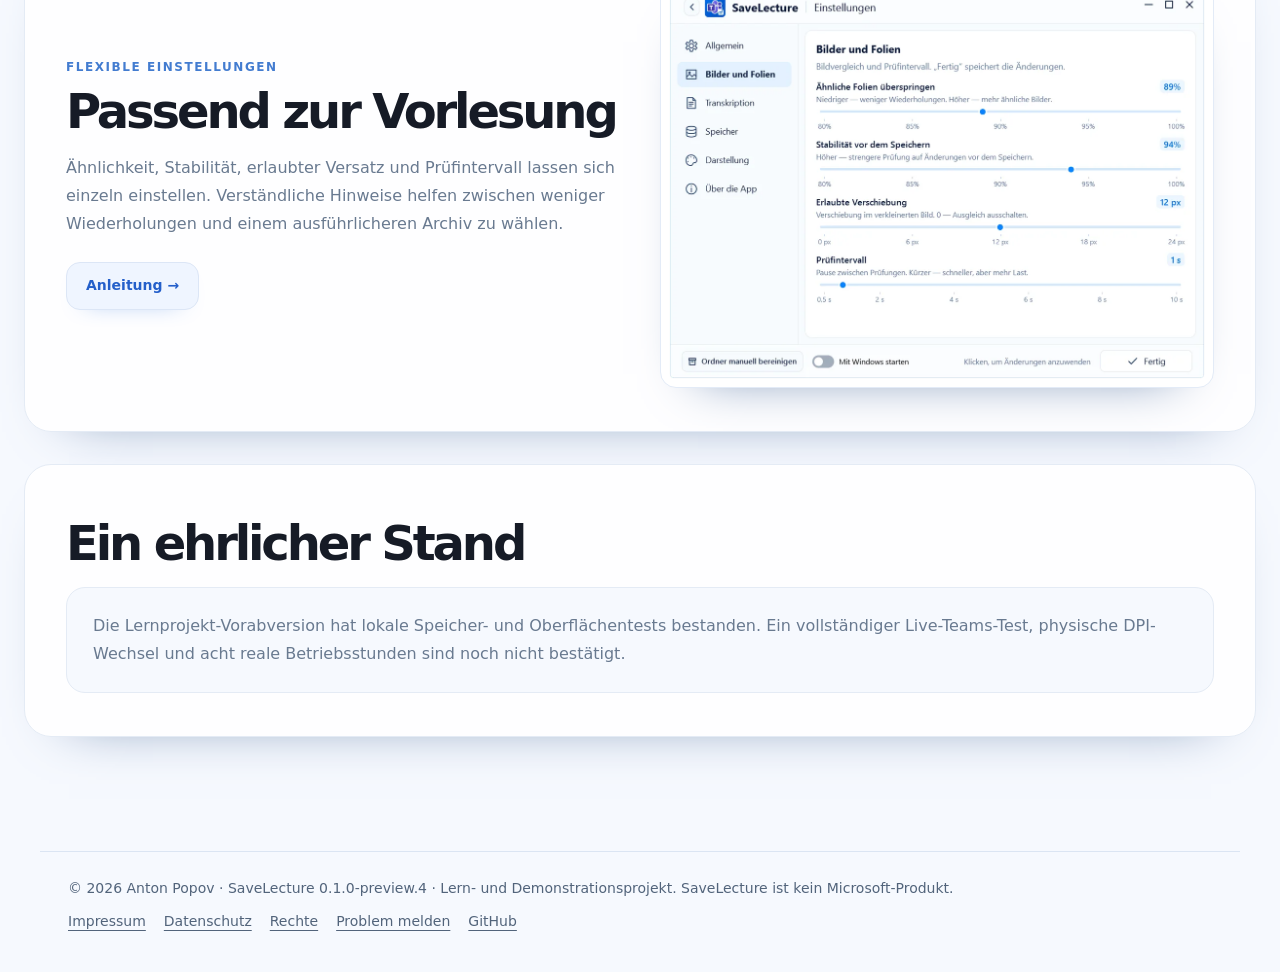
==== commit 1384f03c: "kit: search box without focus frame, palette closes before leaving The palette input lost its clippe" ====
--- a/website/index.html
+++ b/website/index.html
@@ -2,10 +2,10 @@
 <html lang="de"><head><meta charset="utf-8"><meta name="viewport" content="width=device-width,initial-scale=1"><meta name="color-scheme" content="light dark"><meta name="description" content="Teams-Untertitel und Folien an einem Ort. SaveLecture speichert erlaubte Lernmaterialien, damit Sie sie später in Ruhe nachlesen können."><title>SaveLecture — Teams-Untertitel und Folien an einem Ort</title>
 <link rel="icon" href="assets/icon.png">
 <script src="assets/kit/kit-theme.js"></script>
-<link rel="stylesheet" href="assets/kit/kit.css?v=2026.11.06-2">
+<link rel="stylesheet" href="assets/kit/kit.css?v=2026.11.06-3">
 <link rel="stylesheet" href="site.css?v=7d92232aeaea">
-<script src="assets/kit/programs.js?v=2026.11.06-2" defer></script>
-<script src="assets/kit/kit.js?v=2026.11.06-2" defer></script>
+<script src="assets/kit/programs.js?v=2026.11.06-3" defer></script>
+<script src="assets/kit/kit.js?v=2026.11.06-3" defer></script>
 </head>
 <body class="ppk-page">
 <a class="ppk-skip" href="#main">Zum Inhalt</a>
--- a/website/assets/kit/kit.css
+++ b/website/assets/kit/kit.css
@@ -173,6 +173,7 @@
 .ppk-phead{display:flex;align-items:center;border-bottom:1px solid var(--ppk-line)}
 .ppk-palette-input{flex:1;min-width:0;padding:16px 18px;border:0;background:transparent;color:var(--ppk-ink);font:inherit;font-size:17px;outline:none}
 .ppk-palette-input::placeholder{color:var(--ppk-muted);opacity:1}
+.ppk-overlay .ppk-palette-input:focus-visible{outline:none}
 .ppk-phead:focus-within{box-shadow:inset 0 -2px 0 var(--ppk-focus)}
 .ppk-pclose{margin-right:12px;padding:6px 8px;border:1px solid var(--ppk-line);border-radius:7px;background:var(--ppk-bg);color:var(--ppk-muted);font:600 12px/1 var(--ppk-mono);cursor:pointer}
 .ppk-plist{max-height:min(420px,55vh);margin:0;padding:6px;overflow:auto;list-style:none}
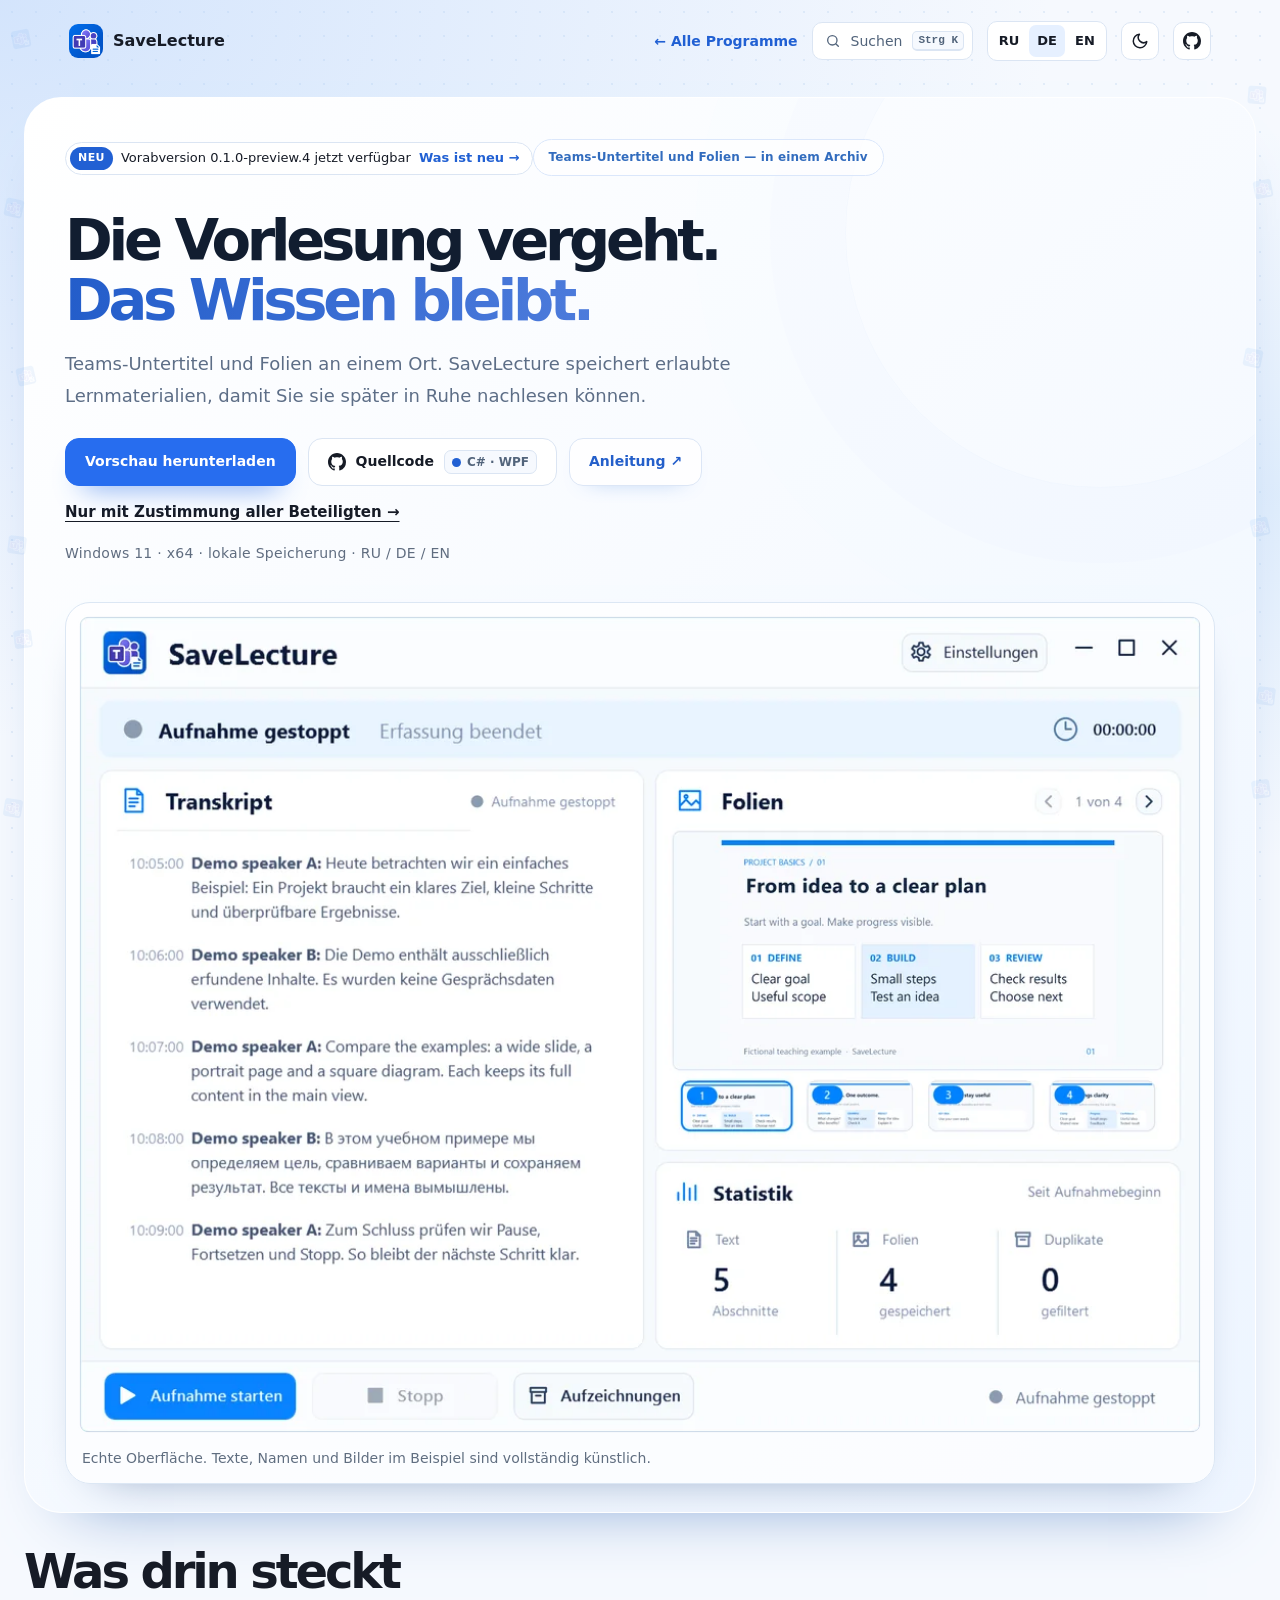
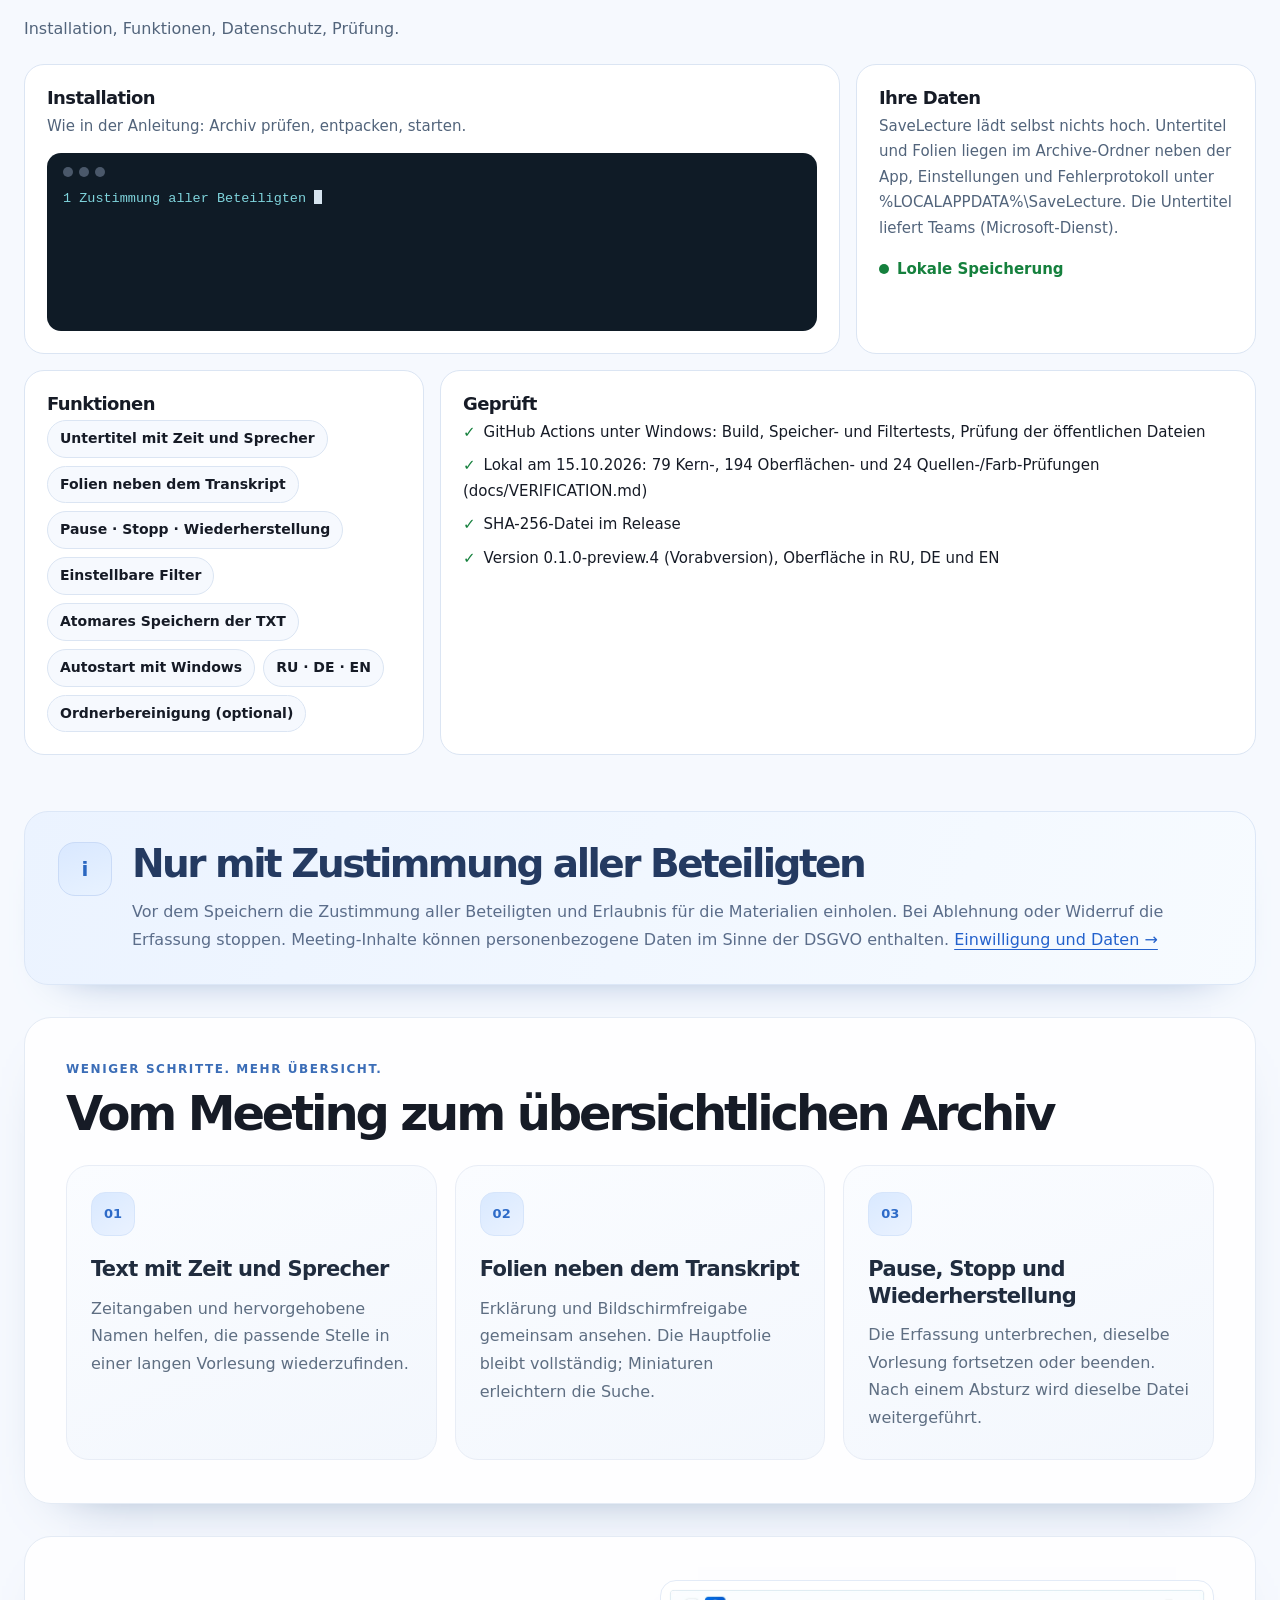
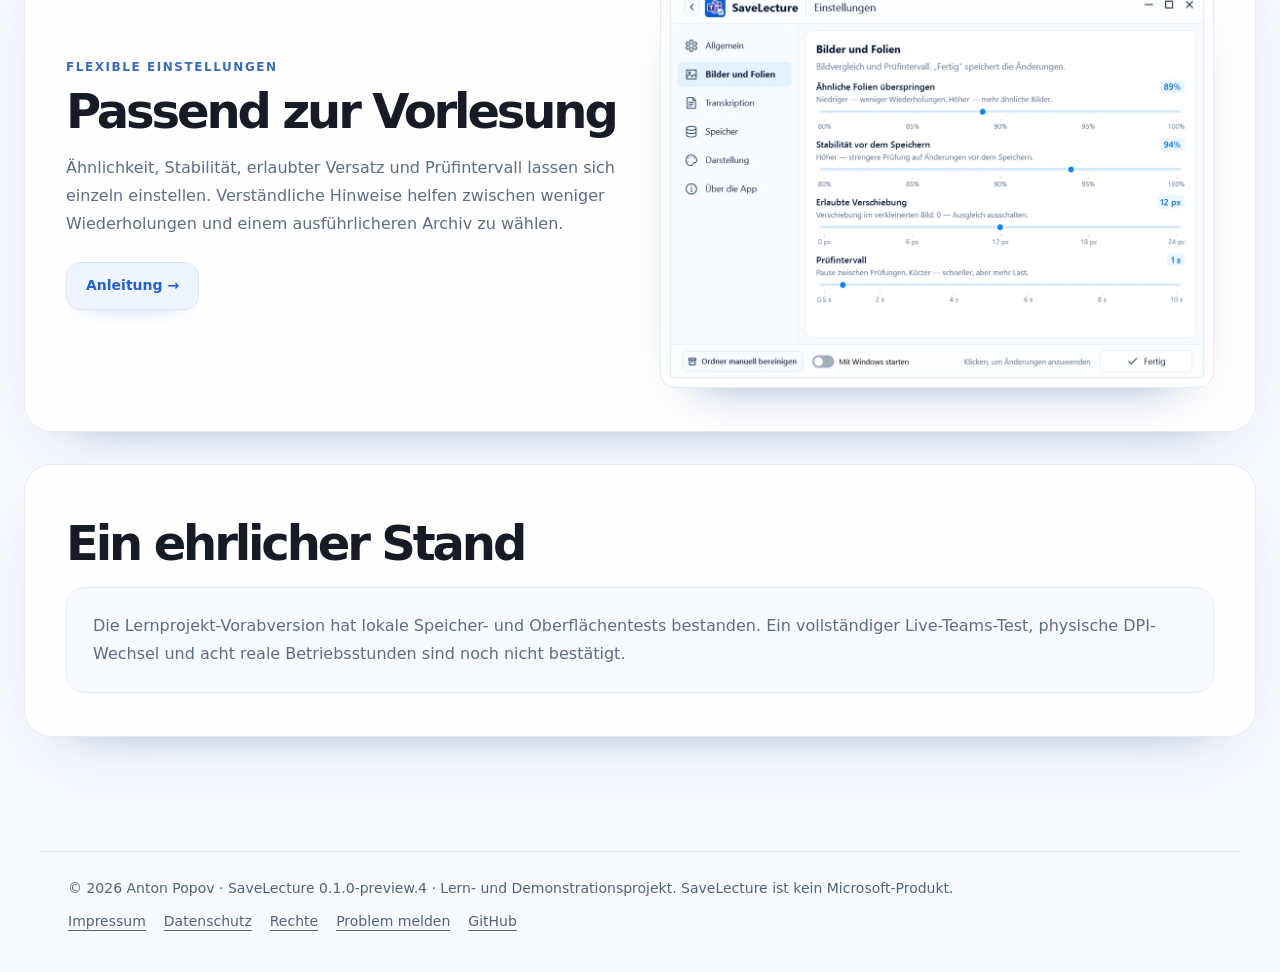
==== commit 8243d254: "Website: clearer preview badge, grey text contrast 4.5:1+" ====
--- a/website/index.html
+++ b/website/index.html
@@ -3,7 +3,7 @@
 <link rel="icon" href="assets/icon.png">
 <script src="assets/kit/kit-theme.js"></script>
 <link rel="stylesheet" href="assets/kit/kit.css?v=2026.11.06-3">
-<link rel="stylesheet" href="site.css?v=7d92232aeaea">
+<link rel="stylesheet" href="site.css?v=1bc2aa8be1a2">
 <script src="assets/kit/programs.js?v=2026.11.06-3" defer></script>
 <script src="assets/kit/kit.js?v=2026.11.06-3" defer></script>
 </head>
@@ -12,7 +12,7 @@
 <div class="ppk-nav-wrap" id="ppk-nav-wrap">
 <nav class="ppk-nav" aria-label="Hauptnavigation"><a class="ppk-brand" href="index.html"><img src="assets/icon.png" alt="" width="34" height="34"><span>SaveLecture</span></a><span class="ppk-spacer"></span><a class="ppk-back" href="https://popovantondev.github.io/popovantondev/index.html">← Alle Programme</a><button class="ppk-search-btn" type="button" data-ppk-open-search aria-label="Programme durchsuchen"><span>Suchen</span><kbd>Strg K</kbd></button><div class="ppk-langs"><a href="index-ru.html" lang="ru" hreflang="ru">RU</a><a href="index.html" lang="de" hreflang="de" aria-current="page">DE</a><a href="index-en.html" lang="en" hreflang="en">EN</a></div><button class="ppk-icon-btn ppk-theme-btn" type="button" data-ppk-theme aria-label="Farbschema wechseln"></button><a class="ppk-icon-btn ppk-gh-btn" href="https://github.com/popovantondev/SaveLecture" aria-label="GitHub"></a></nav>
 </div>
-<main class="shell" id="main"><section class="hero"><a class="ppk-pill" href="https://github.com/popovantondev/SaveLecture/releases/tag/v0.1.0-preview.4"><span class="ppk-new">NEU</span><span>Vorabversion 0.1.0-preview.4 ist da</span> <span class="ppk-more">Was ist neu →</span></a><div class="eyebrow">Teams-Untertitel und Folien — in einem Archiv</div><h1>Die Vorlesung vergeht. <span>Das Wissen bleibt.</span></h1><p class="lead">Teams-Untertitel und Folien an einem Ort. SaveLecture speichert erlaubte Lernmaterialien, damit Sie sie später in Ruhe nachlesen können.</p><div class="actions"><a class="button primary" href="https://github.com/popovantondev/SaveLecture/releases/tag/v0.1.0-preview.4">Vorschau herunterladen</a><a class="ppk-btn ppk-btn-gh" href="https://github.com/popovantondev/SaveLecture">Quellcode <span class="ppk-chip"><i class="ppk-dot"></i>C# · WPF</span></a><a class="button" href="Guide-de.html">Anleitung ↗</a></div><p class="download-consent"><a href="Guide-de.html#privacy">Nur mit Zustimmung aller Beteiligten →</a></p><p class="note">Windows 11 · x64 · lokale Speicherung · RU / DE / EN</p><div class="screen-wrap"><a href="assets/demo-de.png?v=51774cee03af"><img src="assets/web/demo-de.6d9a4ee1.webp" width="1104" height="804" alt="SaveLecture — Echte Oberfläche. Texte, Namen und Bilder im Beispiel sind vollständig künstlich." fetchpriority="high" decoding="async"></a><p class="caption">Echte Oberfläche. Texte, Namen und Bilder im Beispiel sind vollständig künstlich.</p></div></section><section class="ppk-bento-section ppk-section ppk-reveal" id="features" aria-labelledby="bento-title"><h2 id="bento-title">Was drin steckt</h2><p class="ppk-sub">Installation, Funktionen, Datenschutz, Prüfung.</p>
+<main class="shell" id="main"><section class="hero"><a class="ppk-pill" href="https://github.com/popovantondev/SaveLecture/releases/tag/v0.1.0-preview.4"><span class="ppk-new">NEU</span><span>Vorabversion 0.1.0-preview.4 jetzt verfügbar</span> <span class="ppk-more">Was ist neu →</span></a><div class="eyebrow">Teams-Untertitel und Folien — in einem Archiv</div><h1>Die Vorlesung vergeht. <span>Das Wissen bleibt.</span></h1><p class="lead">Teams-Untertitel und Folien an einem Ort. SaveLecture speichert erlaubte Lernmaterialien, damit Sie sie später in Ruhe nachlesen können.</p><div class="actions"><a class="button primary" href="https://github.com/popovantondev/SaveLecture/releases/tag/v0.1.0-preview.4">Vorschau herunterladen</a><a class="ppk-btn ppk-btn-gh" href="https://github.com/popovantondev/SaveLecture">Quellcode <span class="ppk-chip"><i class="ppk-dot"></i>C# · WPF</span></a><a class="button" href="Guide-de.html">Anleitung ↗</a></div><p class="download-consent"><a href="Guide-de.html#privacy">Nur mit Zustimmung aller Beteiligten →</a></p><p class="note">Windows 11 · x64 · lokale Speicherung · RU / DE / EN</p><div class="screen-wrap"><a href="assets/demo-de.png?v=51774cee03af"><img src="assets/web/demo-de.6d9a4ee1.webp" width="1104" height="804" alt="SaveLecture — Echte Oberfläche. Texte, Namen und Bilder im Beispiel sind vollständig künstlich." fetchpriority="high" decoding="async"></a><p class="caption">Echte Oberfläche. Texte, Namen und Bilder im Beispiel sind vollständig künstlich.</p></div></section><section class="ppk-bento-section ppk-section ppk-reveal" id="features" aria-labelledby="bento-title"><h2 id="bento-title">Was drin steckt</h2><p class="ppk-sub">Installation, Funktionen, Datenschutz, Prüfung.</p>
 <div class="ppk-bento">
 <div class="ppk-tile ppk-wide"><h3>Installation</h3><p>Wie in der Anleitung: Archiv prüfen, entpacken, starten.</p><div class="ppk-term" role="group" aria-label="Terminal"><div class="ppk-term-bar"><i></i><i></i><i></i></div><div class="ppk-term-out"><div class="ppk-ps">1  Zustimmung aller Beteiligten und Erlaubnis für die Materialien einholen</div><div class="ppk-ps">2  Release-Archiv in einen beschreibbaren Ordner entpacken, SHA-256 prüfen</div><div class="ppk-ps">3  SaveLecture starten, Hinweis lesen und bestätigen</div><div class="ppk-ok">✓ Die Erfassung läuft im Infobereich (Tray)</div><div class="ppk-dim">   In Teams Liveuntertitel einschalten, Freigabe sichtbar lassen</div></div></div></div>
 <div class="ppk-tile"><h3>Ihre Daten</h3><p>SaveLecture lädt selbst nichts hoch. Untertitel und Folien liegen im Archive-Ordner neben der App, Einstellungen und Fehlerprotokoll unter %LOCALAPPDATA%\SaveLecture. Die Untertitel liefert Teams (Microsoft-Dienst).</p><span class="ppk-live">Lokale Speicherung</span></div>
--- a/website/site.css
+++ b/website/site.css
@@ -46,40 +46,40 @@
 
 :root{color-scheme:light;--focus:#78b6f5;--ink:#161b26;--muted:#67788d;--blue:#276ce6}
 body.ppk-page{font:16px/1.7 -apple-system,BlinkMacSystemFont,"SF Pro Display","Segoe UI",system-ui,sans-serif;color:var(--ink);background:radial-gradient(ellipse at 0% 0%,rgba(174,206,250,.48),transparent 58%),radial-gradient(ellipse at 100% 55%,rgba(183,216,250,.35),transparent 52%),radial-gradient(rgba(117,162,219,.15) .8px,transparent .8px),#f6f9fe;background-size:100% 100%,100% 100%,24px 24px,auto;background-repeat:no-repeat,no-repeat,repeat,no-repeat;background-attachment:fixed}
-a{color:#276bdd}
+a{color:#2668d6}
 
 .hero{padding:38px 40px 28px;border:1px solid rgba(255,255,255,.98);border-radius:37px;background:radial-gradient(circle at 83% -10%,#d4e5ff,transparent 39%),radial-gradient(circle at -8% 90%,#eee9ff,transparent 36%),linear-gradient(140deg,#fff 10%,#eef5ff 100%);box-shadow:0 34px 66px -49px #648dc7}
 .hero::after{content:"";position:absolute;right:-100px;top:-120px;width:510px;height:510px;border-radius:50%;border:1px solid rgba(92,145,232,.10);box-shadow:0 0 0 75px rgba(90,143,232,.035),0 0 0 150px rgba(90,143,232,.02)}
-.eyebrow{padding:9px 15px;border:1px solid #dbe7fb;border-radius:99px;background:rgba(255,255,255,.73);color:#3674cc;letter-spacing:.01em}
+.eyebrow{padding:9px 15px;border:1px solid #dbe7fb;border-radius:99px;background:rgba(255,255,255,.73);color:#326cbe;letter-spacing:.01em}
 h1{max-width:940px;color:#111d30;font-size:clamp(42px,4.5vw,60px);font-weight:810;letter-spacing:-.075em}
 h1 span{color:#3877df;background:linear-gradient(95deg,#235dca,#6e93e9);background-clip:text;-webkit-background-clip:text;-webkit-text-fill-color:transparent}
-.lead{color:#61738d}
+.lead{color:#5d6e87}
 .button{background:rgba(255,255,255,.84);border:1px solid #dce6f6;border-radius:14px;color:#245fca;box-shadow:0 9px 23px -20px #3d7cdd}
 .button:hover{background:#fff;color:#1e59bc}
 .button.primary{background:#276def;border-color:#276def;color:#fff;box-shadow:0 16px 28px -18px #286fe9}
 .button.primary:hover{background:#1c5ed7;color:#fff}
-.note{color:#7b8ca4}
+.note{color:#606d80}
 .screen-wrap{padding:15px 15px 11px;border-radius:25px;border:1px solid rgba(200,215,240,.8);background:rgba(255,255,255,.73);box-shadow:0 24px 51px -37px #668bc0}
 .screen-wrap img{border-radius:0;background:transparent}
-.caption{margin:14px 4px 2px;color:#7889a0}
+.caption{margin:14px 4px 2px;color:#606e80}
 .section{padding:43px 41px;border-radius:27px;border:1px solid #e4ebf5;background:rgba(255,255,255,.9);box-shadow:0 25px 55px -45px #637fa7}
-.kicker{color:#437cd0}
+.kicker{color:#3b6db7}
 h2{font-size:clamp(32px,4.05vw,48px);font-weight:780;letter-spacing:-.065em}
 .card{padding:26px 24px 27px;border-radius:23px;border:1px solid #e8edf6;background:linear-gradient(160deg,#fafcff,#f3f7fd)}
 .number{width:44px;height:44px;border-radius:14px;margin-bottom:20px;color:#2e6bc8;background:linear-gradient(145deg,#d9e9ff,#eaf2ff);border:1px solid #d6e5fb}
 h3{font-size:21px;font-weight:740;color:#202c3e}
-.card p,.section p,.details p{color:#697a90}
+.card p,.section p,.details p{color:#5e6e82}
 .consent{padding:30px 33px;border-radius:24px;border:1px solid #dce7f7;background:linear-gradient(110deg,#ebf3ff,#f7fbff);box-shadow:0 24px 48px -42px #5e82b6}
 .consent h2{font-size:clamp(28px,3.2vw,39px);color:#243a61}
-.consent p{color:#5f7290}
+.consent p{color:#5b6d8a}
 .consent a{color:#2361cc}
 .shield{width:54px;height:54px;border-radius:17px;background:linear-gradient(160deg,#d9e8ff,#e8f2ff);border:1px solid #cadbf7;color:#2b67c1}
 .settings-shot{display:block;min-width:0;padding:8px;border:1px solid #e3ebf7;border-radius:16px;background:#fff;box-shadow:0 24px 50px -38px #627fa9}
 .split img{border:0;border-radius:0;background:transparent}
 .split .button{margin-top:0;background:#eff5ff}
 .details{border:1px solid #e4ebf5;background:#f6f9fe;border-radius:19px}
-footer .footer-inner{padding-top:24px;border-top:1px solid #e1e9f4;color:#8190a3}
-footer a{color:#6980a1}
+footer .footer-inner{padding-top:24px;border-top:1px solid #e1e9f4;color:#626d7c}
+footer a{color:#5a6e8a}
 @media(max-width:650px){.hero{border-radius:25px}h1{font-size:clamp(43px,10.6vw,62px)}.screen-wrap{padding:10px 10px 7px;border-radius:19px}.section{border-radius:22px}.card{padding:22px 20px;border-radius:18px}}
 
 /* Keep native window proportions and a compact first screen. */
@@ -99,7 +99,7 @@
 .guide-steps{display:grid;grid-template-columns:minmax(0,1fr) minmax(0,1fr);gap:32px;align-items:start}
 .guide-steps ol{margin:0;padding-left:24px;color:#526780}
 .guide-steps li{padding-left:5px;margin-bottom:16px;line-height:1.74}
-.guide-steps li::marker{color:#276ce6;font-weight:750}
+.guide-steps li::marker{color:#2567da;font-weight:750}
 .guide .settings-shot img{width:100%}
 .settings-table{width:100%;border-collapse:collapse;text-align:left;color:#526780;font-size:16px}
 .settings-table th,.settings-table td{padding:16px 18px;border-bottom:1px solid #e4ebf5;vertical-align:top;overflow-wrap:anywhere}
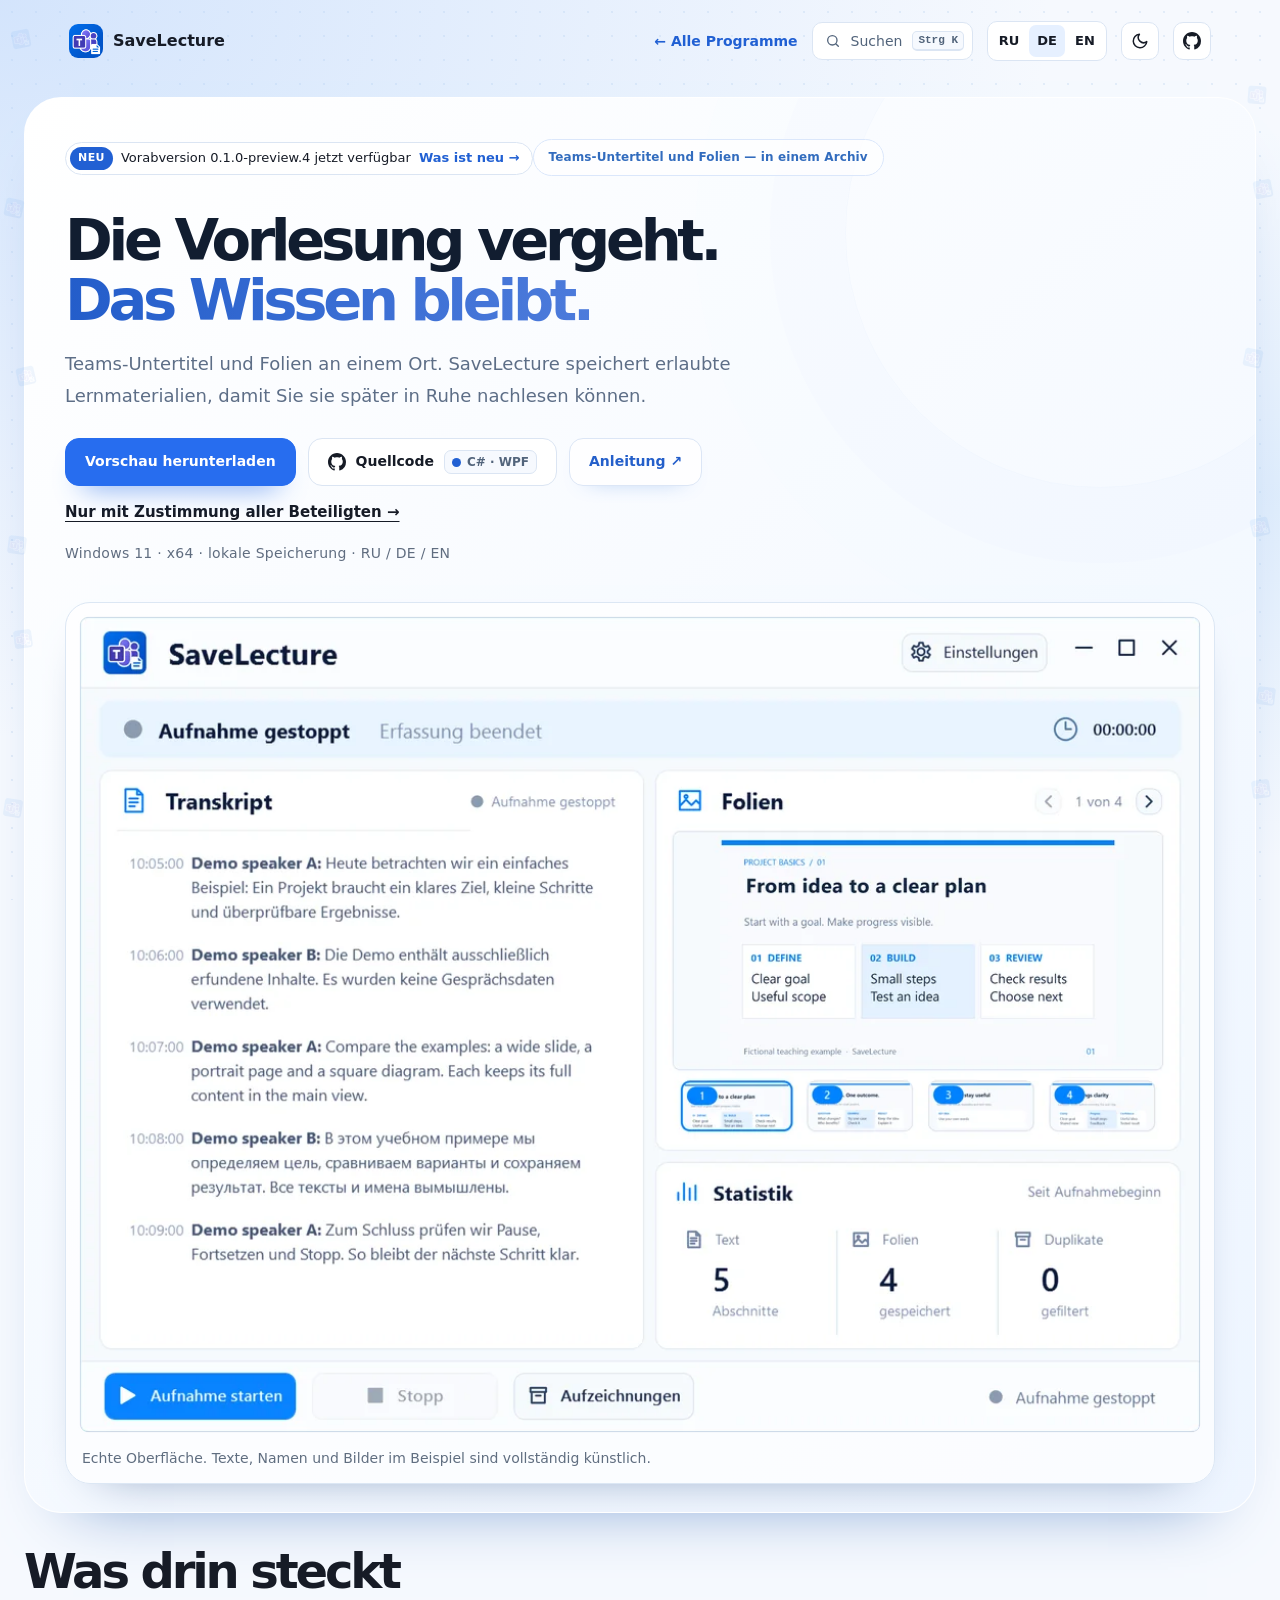
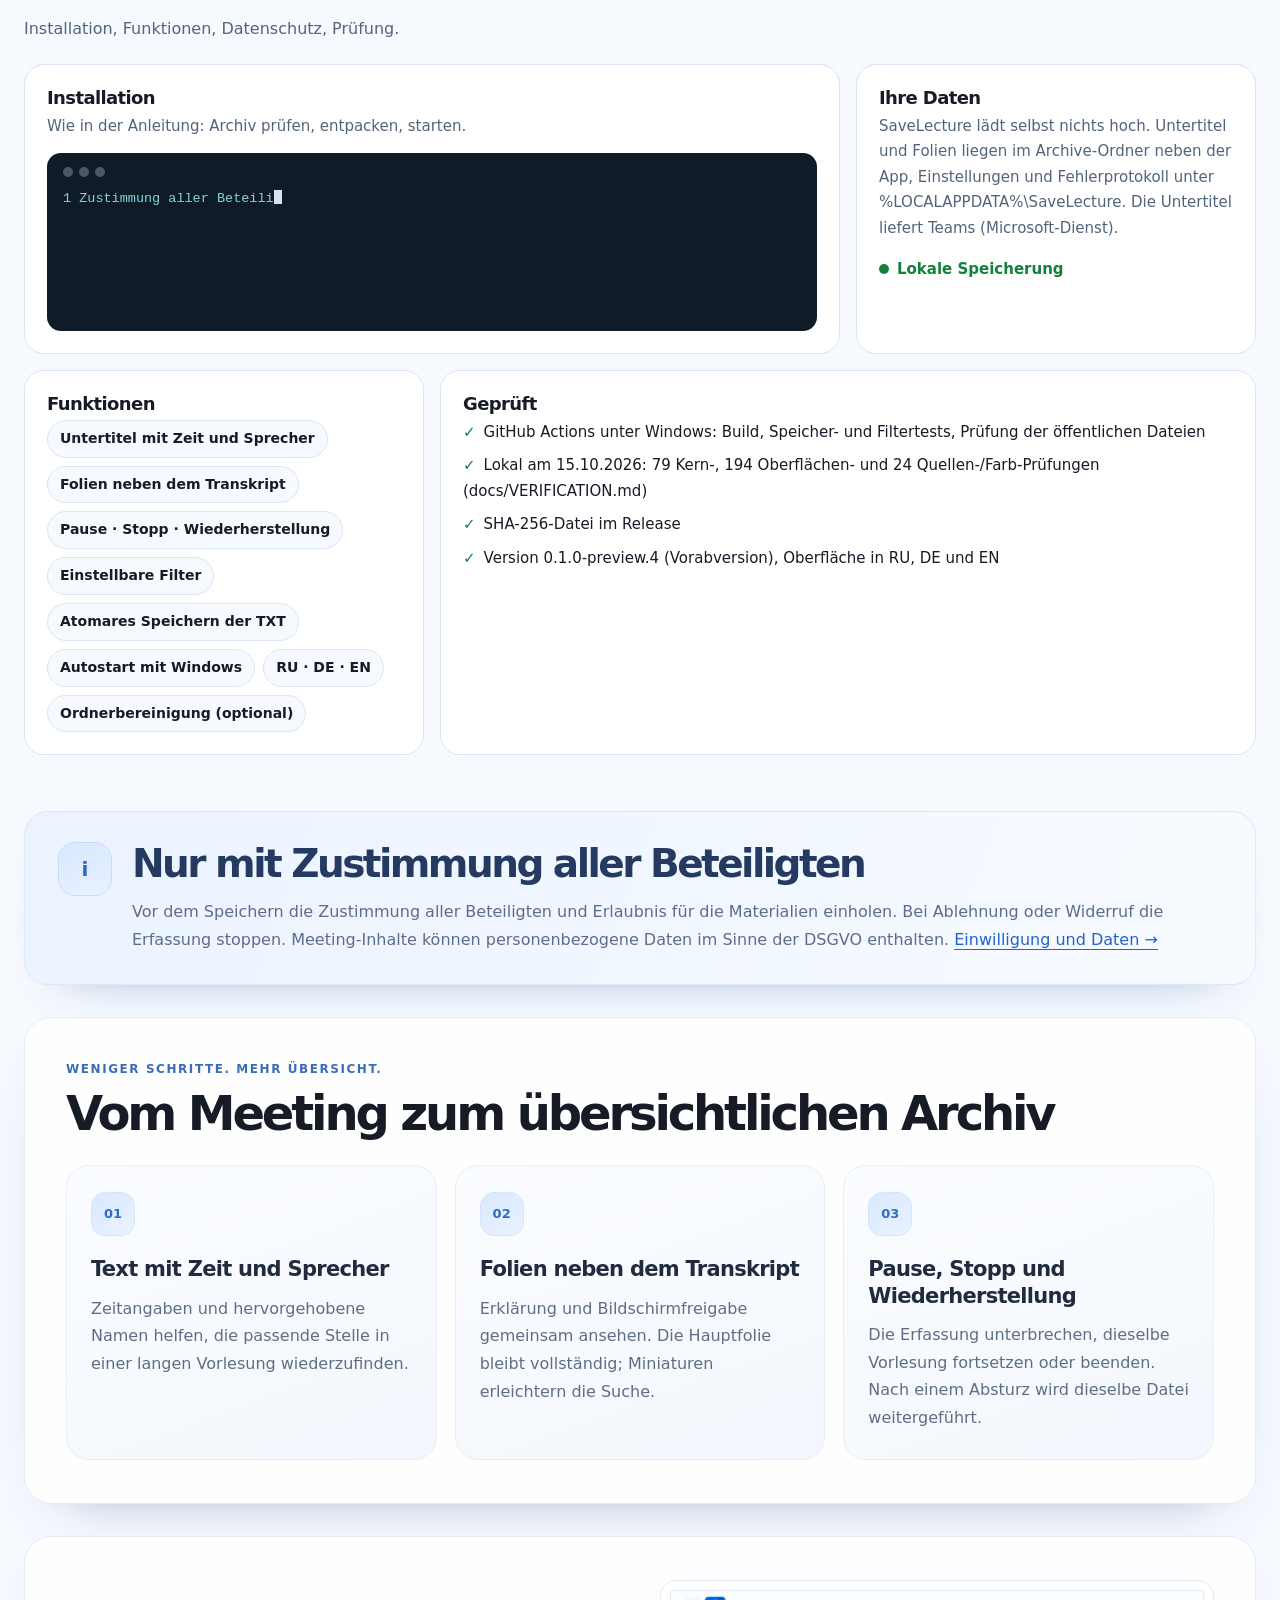
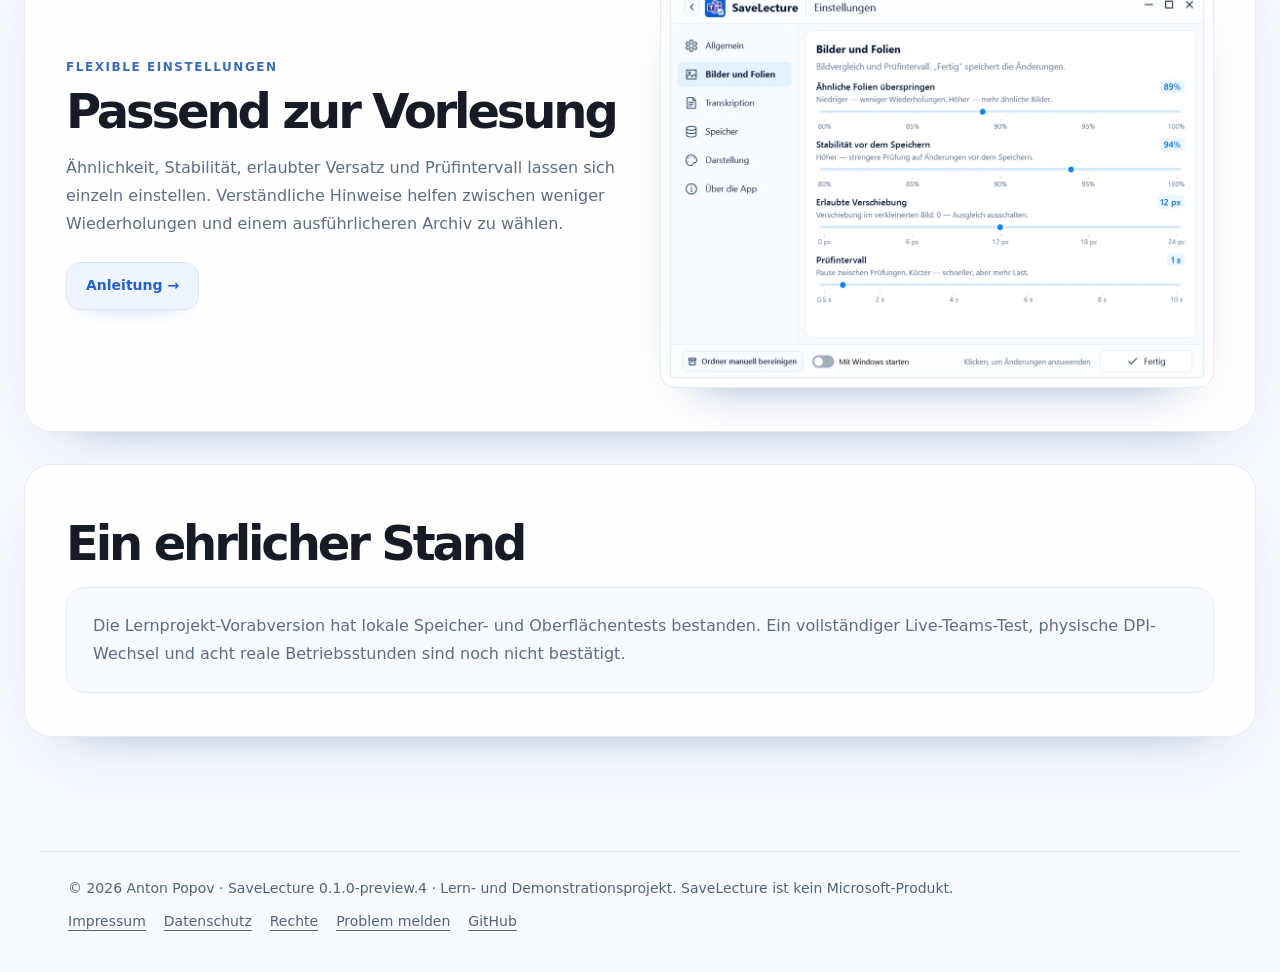
==== commit a45263fa: "Phones: finger-sized guide contents Below 560 px the header is two full rows (name, theme, GitHub / " ====
--- a/website/index.html
+++ b/website/index.html
@@ -3,7 +3,7 @@
 <link rel="icon" href="assets/icon.png">
 <script src="assets/kit/kit-theme.js"></script>
 <link rel="stylesheet" href="assets/kit/kit.css?v=2026.11.06-3">
-<link rel="stylesheet" href="site.css?v=1bc2aa8be1a2">
+<link rel="stylesheet" href="site.css?v=5de50f9f2a80">
 <script src="assets/kit/programs.js?v=2026.11.06-3" defer></script>
 <script src="assets/kit/kit.js?v=2026.11.06-3" defer></script>
 </head>
--- a/website/assets/kit/kit.css
+++ b/website/assets/kit/kit.css
@@ -124,6 +124,7 @@
 .ppk-live::before{content:"";width:10px;height:10px;border-radius:50%;background:var(--ppk-ok);box-shadow:0 0 0 0 rgba(22,163,74,.55);animation:ppk-pulse 2s infinite}
 @keyframes ppk-pulse{70%{box-shadow:0 0 0 10px rgba(22,163,74,0)}100%{box-shadow:0 0 0 0 rgba(22,163,74,0)}}
 .ppk-checks{display:grid;gap:8px;margin:0;padding:0;list-style:none;font-size:15px}
+.ppk-checks li{overflow-wrap:anywhere}
 .ppk-checks li::before{content:"\2713";margin-right:8px;color:var(--ppk-ok);font-weight:800}
 
 /* ---------- steps ---------- */
@@ -226,18 +227,47 @@
   .ppk-pfoot{display:none}
   .ppk-overlay{padding-top:8vh}
 }
-@media (max-width:520px){
-  .ppk-nav{flex-wrap:wrap;row-gap:6px}
-  .ppk-nav::after{content:"";order:4;flex-basis:100%;height:0}
-  .ppk-brand{order:1;margin-right:auto}
+/* Phones: touch targets 44 px, the header is two full rows (name + theme + GitHub, then [back] search + language switch that fills the rest),
+   it scrolls away with the page instead of sticking (two rows would eat a seventh of the screen), long names wrap instead of being cut. */
+@media (max-width:640px){
+  .ppk-icon-btn{width:44px;height:44px}
+  .ppk-search-btn{width:44px;min-height:44px}
+  .ppk-back{width:44px;min-height:44px}
+  .ppk-langs a{min-width:40px;min-height:40px}
+  .ppk-brand{min-height:44px}
+  .ppk-tabs button{min-height:44px}
+  .ppk-pill{min-height:40px;font-size:13px;flex-wrap:wrap;row-gap:2px;border-radius:20px}
+  .ppk-pill .ppk-more{white-space:normal}
+  .ppk-field small{font-size:12px}
+  .ppk-pill .ppk-new{font-size:12px}
+  .ppk-footer a{display:inline-flex;align-items:center;justify-content:center;min-height:40px;min-width:44px}
+  /* Guide table of contents and disclosure rows: finger-sized rows (guides with their own class names carry the same rule in their own CSS) */
+  .ppk-page .ppk-contents a{display:inline-flex;align-items:center;min-height:44px;min-width:44px}
+  .ppk-page details>summary{padding-block:11px}
+  .ppk-pclose{min-width:44px;min-height:44px;margin-right:6px;font-size:13px}
+  .ppk-chip{font-size:12px}
+}
+@media (max-width:560px){
+  .ppk-nav-wrap{position:static}
+  .ppk-nav{flex-wrap:wrap;row-gap:8px;gap:8px}
+  .ppk-nav::after{content:"";order:4;flex-basis:100%;height:0;margin:-8px 0 0}
+  .ppk-brand{order:1;flex:1 1 0;min-width:0;white-space:normal;font-size:16px;line-height:1.15}
+  .ppk-brand>span{overflow:visible;text-overflow:clip}
   .ppk-theme-btn{order:2}
   .ppk-gh-btn{order:3}
-  .ppk-back{order:5}
-  .ppk-search-btn{order:6;margin-left:auto}
-  .ppk-langs{order:7}
+  .ppk-back{order:5;width:auto;padding:0 6px 0 0;font-size:14px;justify-content:flex-start}
+  .ppk-back::before{content:none}
+  .ppk-search-btn{order:6}
+  .ppk-nav:not(:has(.ppk-langs)) .ppk-search-btn{order:2}
+  .ppk-langs{order:7;flex:1 1 0;min-width:0;padding:2px}
+  .ppk-langs a{flex:1 1 0}
   .ppk-spacer{display:none}
   .ppk-floating .ppk-nav{border-radius:26px;padding:8px 10px}
   .ppk-tile{padding:18px}
+}
+@media (max-width:359px){
+  .ppk-back{font-size:0;width:44px;padding:0;justify-content:center}
+  .ppk-back::before{content:"\2190";font-size:20px}
 }
 
 @media (prefers-reduced-motion:reduce){
--- a/website/site.css
+++ b/website/site.css
@@ -188,3 +188,5 @@
 :root:not([data-theme]) .guide-answer{background:#142a4f;border-color:#2c4270}
 :root:not([data-theme]) .hero::after{opacity:.15}
 }
+/* Phones: finger-sized links in the guide's contents (2026-11-16) */
+@media(max-width:640px){.guide-nav a{display:inline-flex;align-items:center;min-height:44px;min-width:44px}}
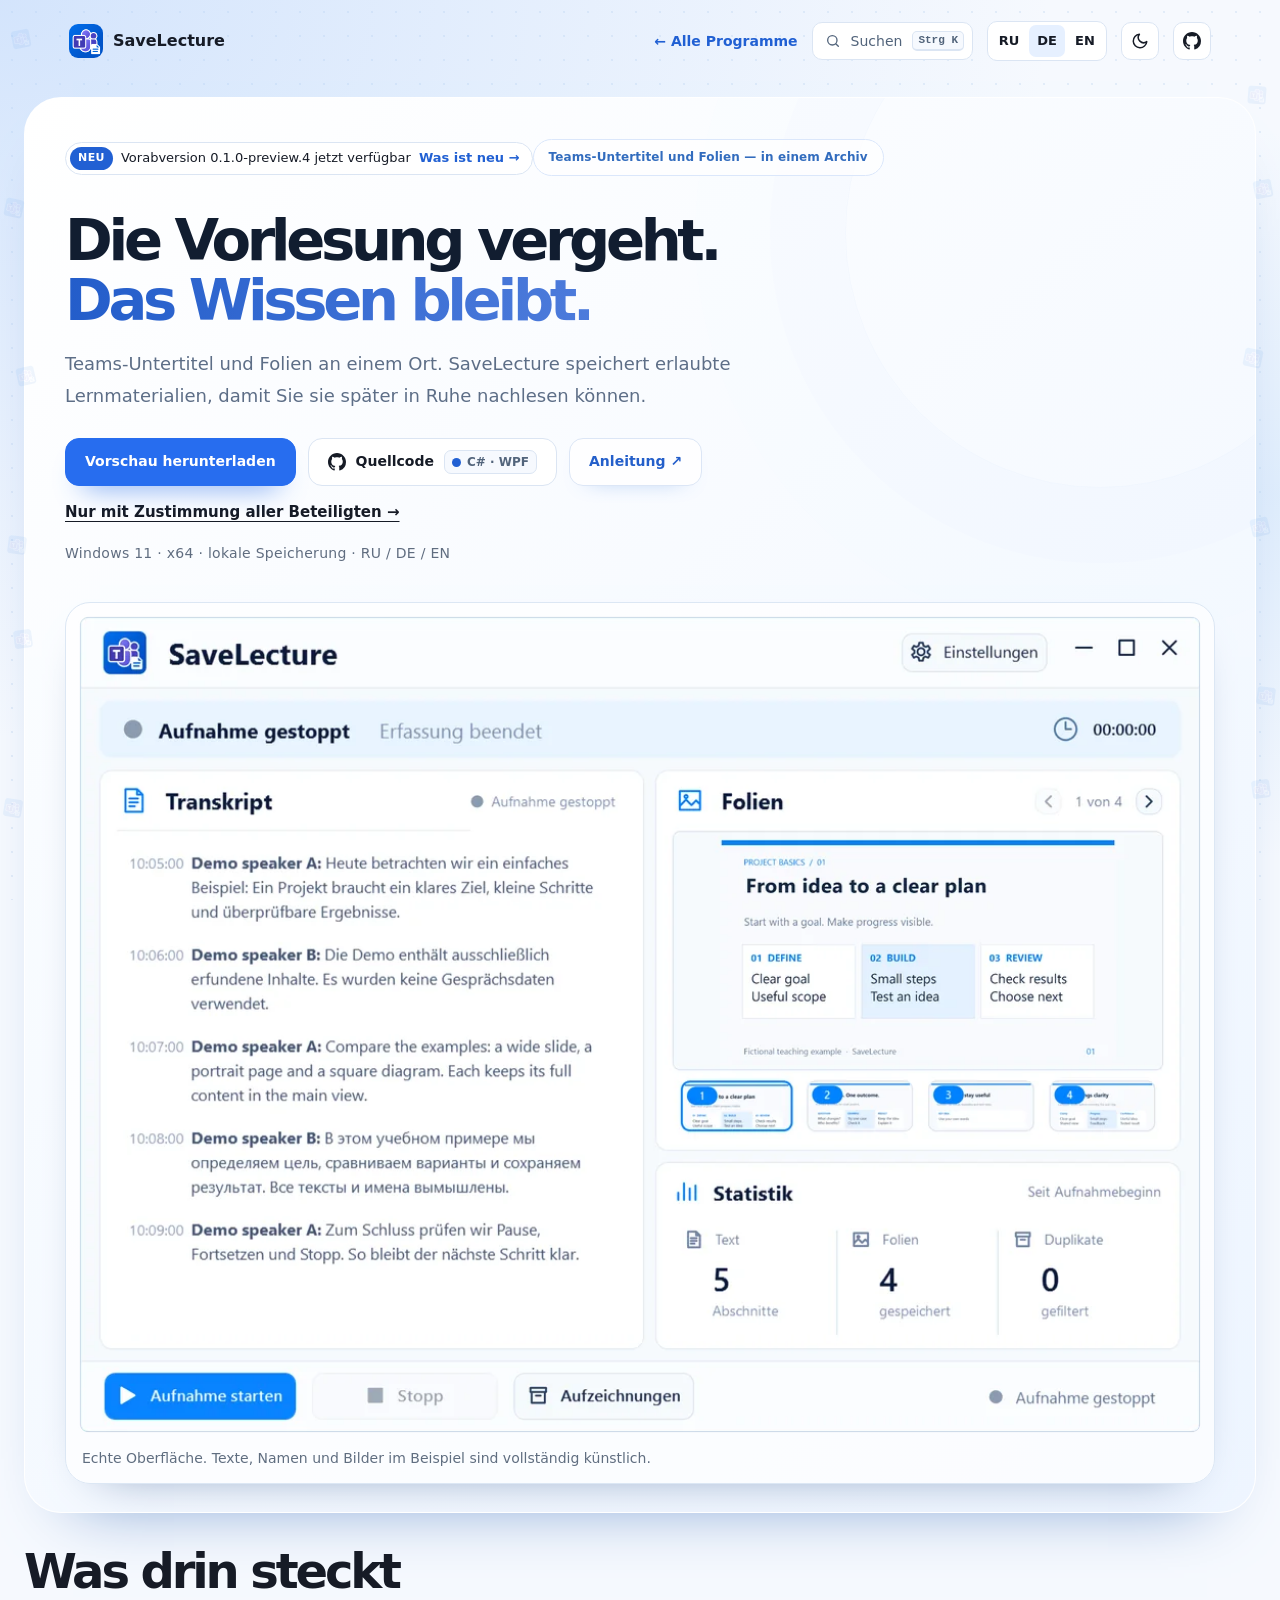
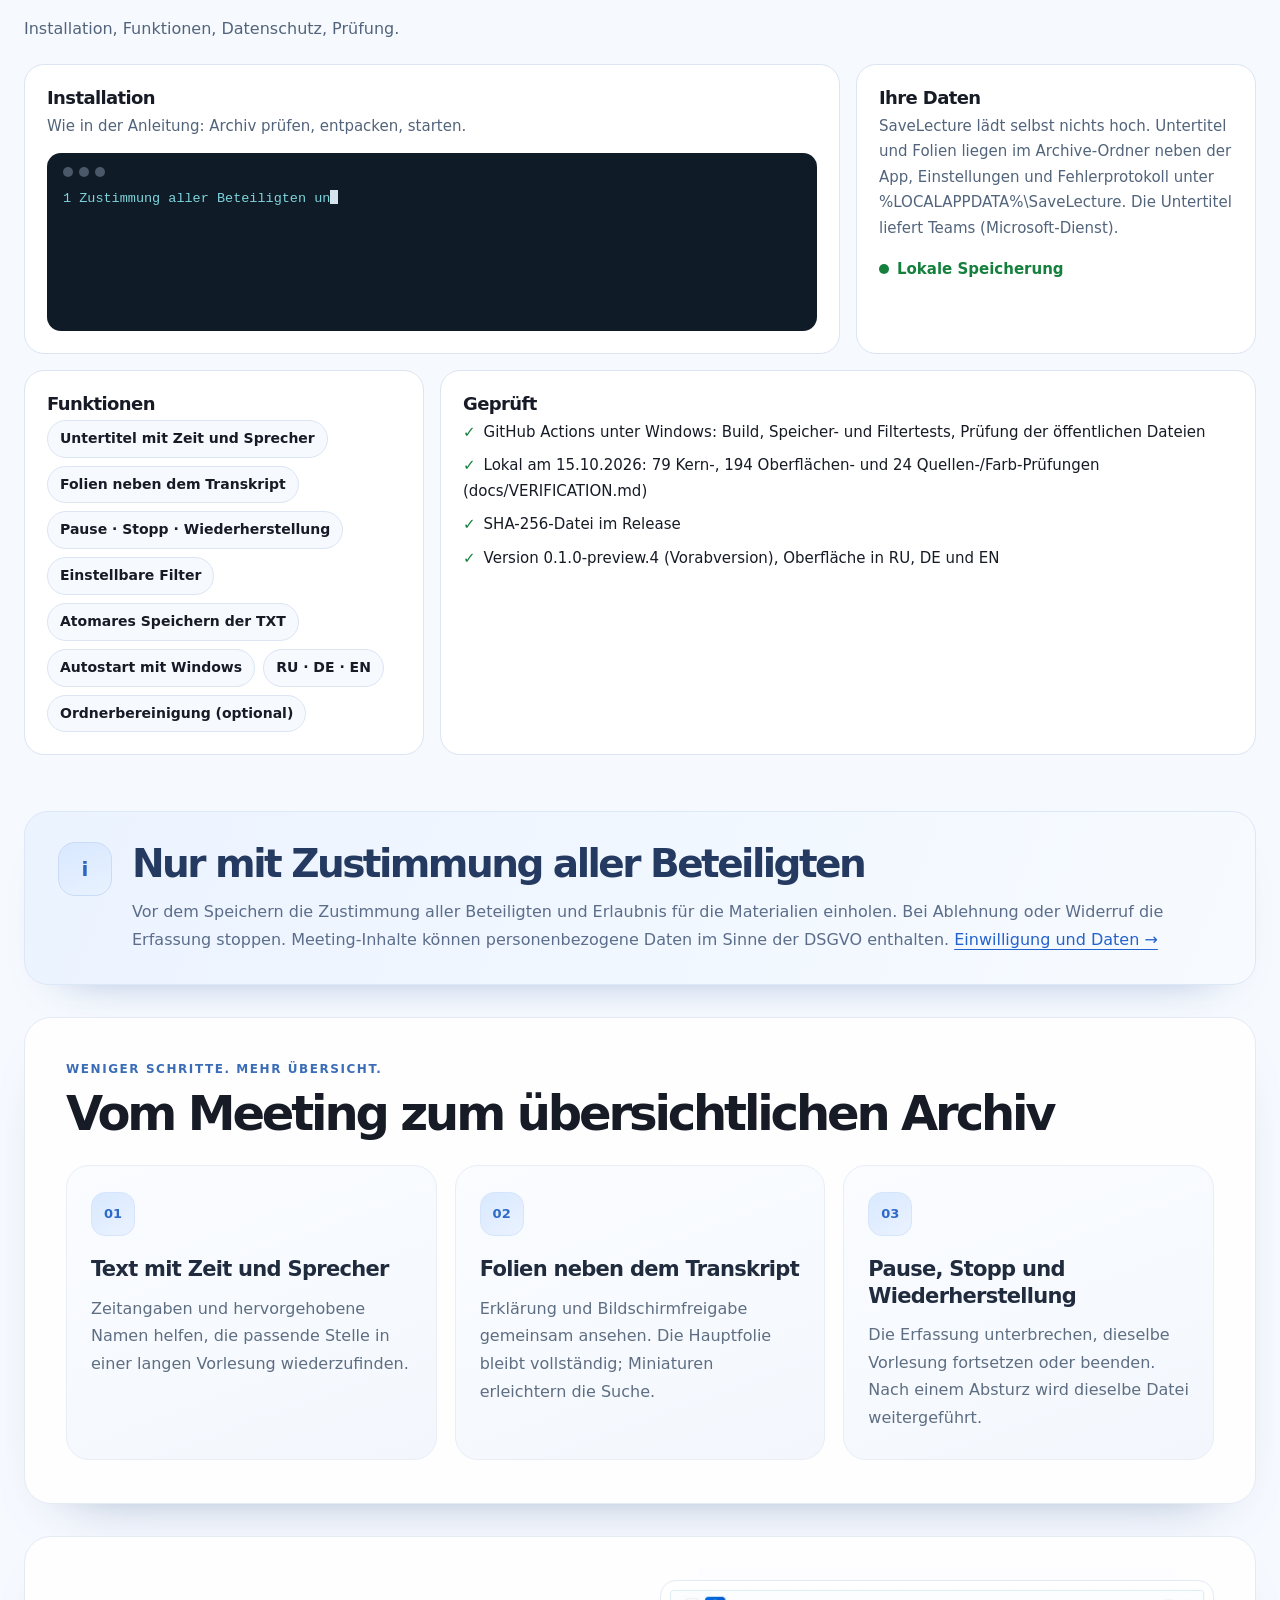
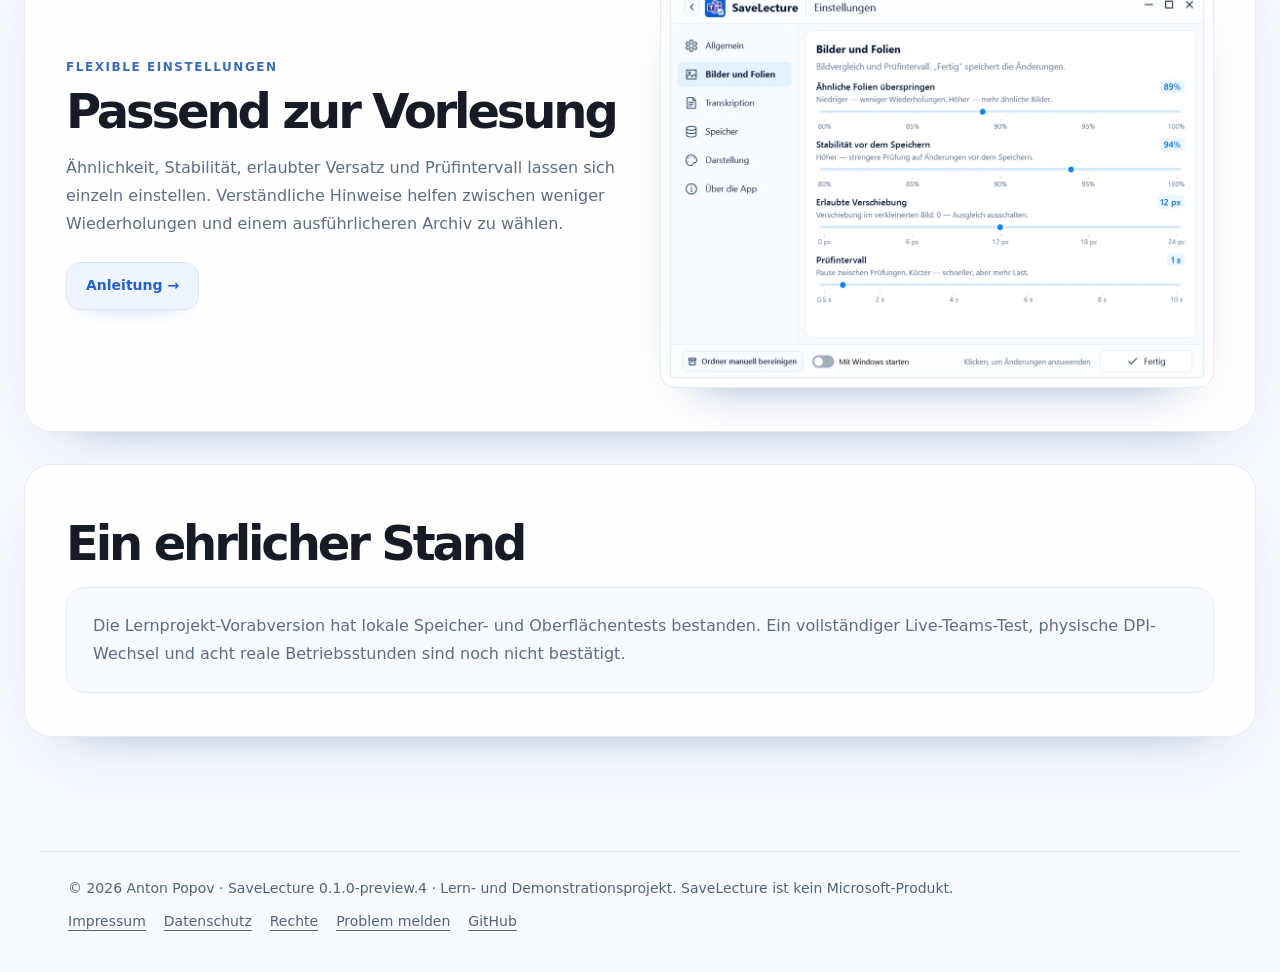
==== commit b4257104: "Kit update: stacked source-code button on narrow phones, 'Close' on touch search, new cache-busting " ====
--- a/website/index.html
+++ b/website/index.html
@@ -2,10 +2,10 @@
 <html lang="de"><head><meta charset="utf-8"><meta name="viewport" content="width=device-width,initial-scale=1"><meta name="color-scheme" content="light dark"><meta name="description" content="Teams-Untertitel und Folien an einem Ort. SaveLecture speichert erlaubte Lernmaterialien, damit Sie sie später in Ruhe nachlesen können."><title>SaveLecture — Teams-Untertitel und Folien an einem Ort</title>
 <link rel="icon" href="assets/icon.png">
 <script src="assets/kit/kit-theme.js"></script>
-<link rel="stylesheet" href="assets/kit/kit.css?v=2026.11.06-3">
+<link rel="stylesheet" href="assets/kit/kit.css?v=2026.11.16-1">
 <link rel="stylesheet" href="site.css?v=5de50f9f2a80">
-<script src="assets/kit/programs.js?v=2026.11.06-3" defer></script>
-<script src="assets/kit/kit.js?v=2026.11.06-3" defer></script>
+<script src="assets/kit/programs.js?v=2026.11.16-1" defer></script>
+<script src="assets/kit/kit.js?v=2026.11.16-1" defer></script>
 </head>
 <body class="ppk-page">
 <a class="ppk-skip" href="#main">Zum Inhalt</a>
--- a/website/assets/kit/kit.css
+++ b/website/assets/kit/kit.css
@@ -290,4 +290,6 @@
 }
 @keyframes ppk-decor-drift{from{transform:translateY(-10px)}to{transform:translateY(10px)}}
 @media print{.ppk-decor{display:none!important}}
-@media (prefers-reduced-motion:reduce){.ppk-decor{transition:none}.ppk-decor-side{animation:none;will-change:auto}}+@media (prefers-reduced-motion:reduce){.ppk-decor{transition:none}.ppk-decor-side{animation:none;will-change:auto}}
+/* very narrow phones: the technology chip goes under the source-code label instead of beside it in two tall blocks */
+@media (max-width:420px){.ppk-btn-gh{flex-wrap:wrap;row-gap:6px}.ppk-btn-gh .ppk-chip{flex:1 0 100%;justify-content:center;text-align:center}}
